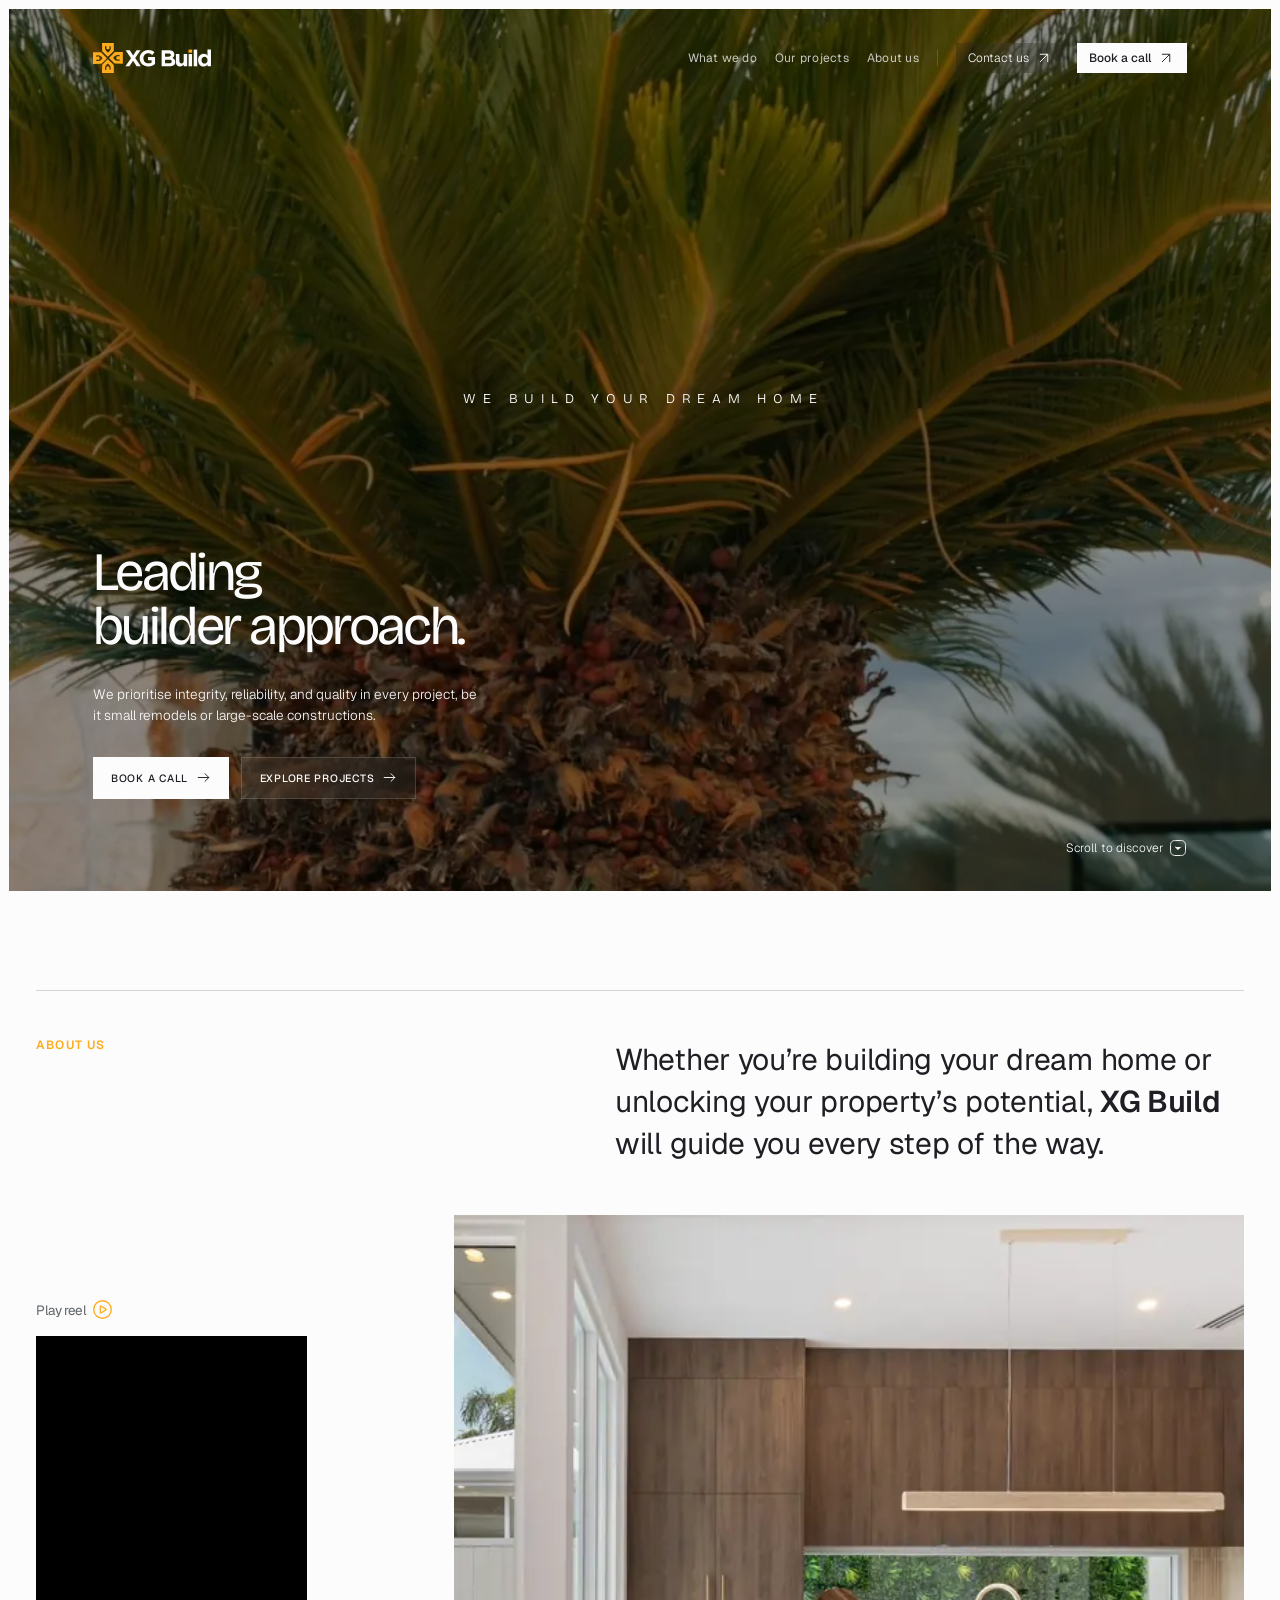
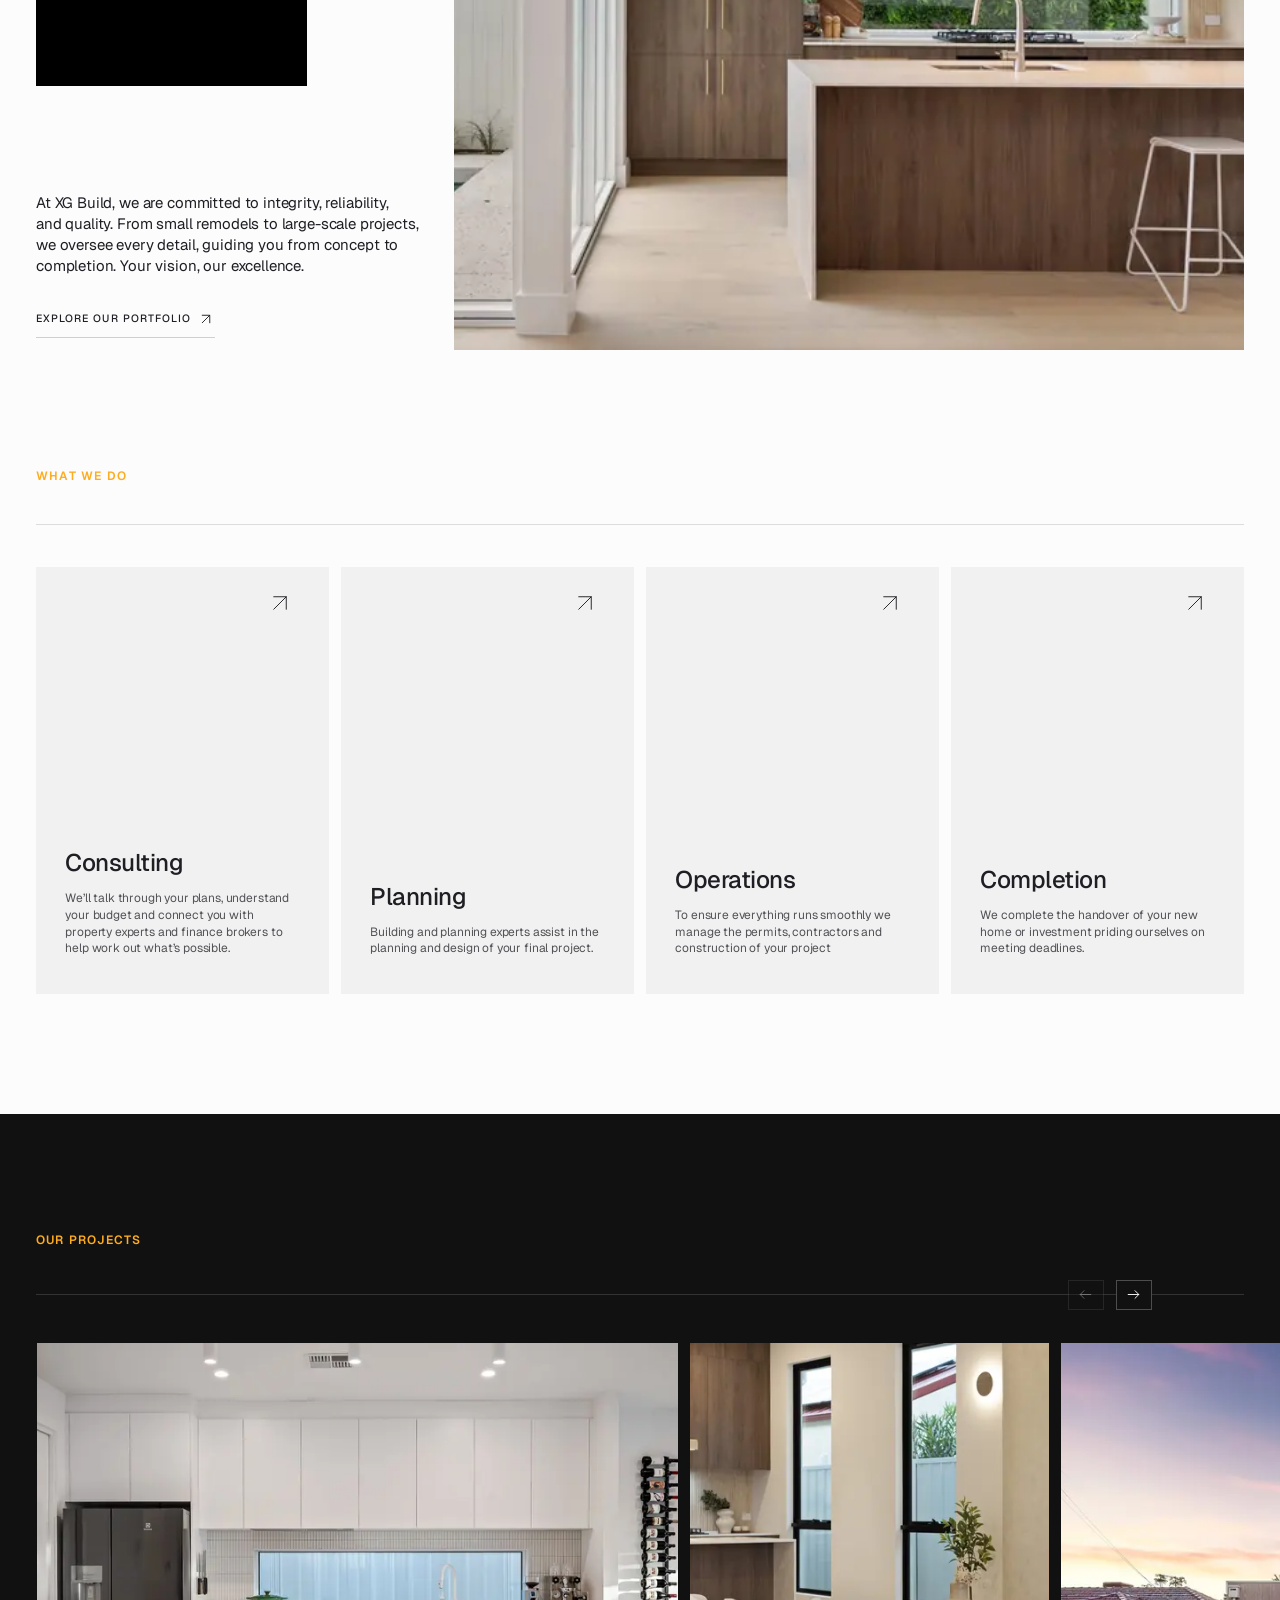
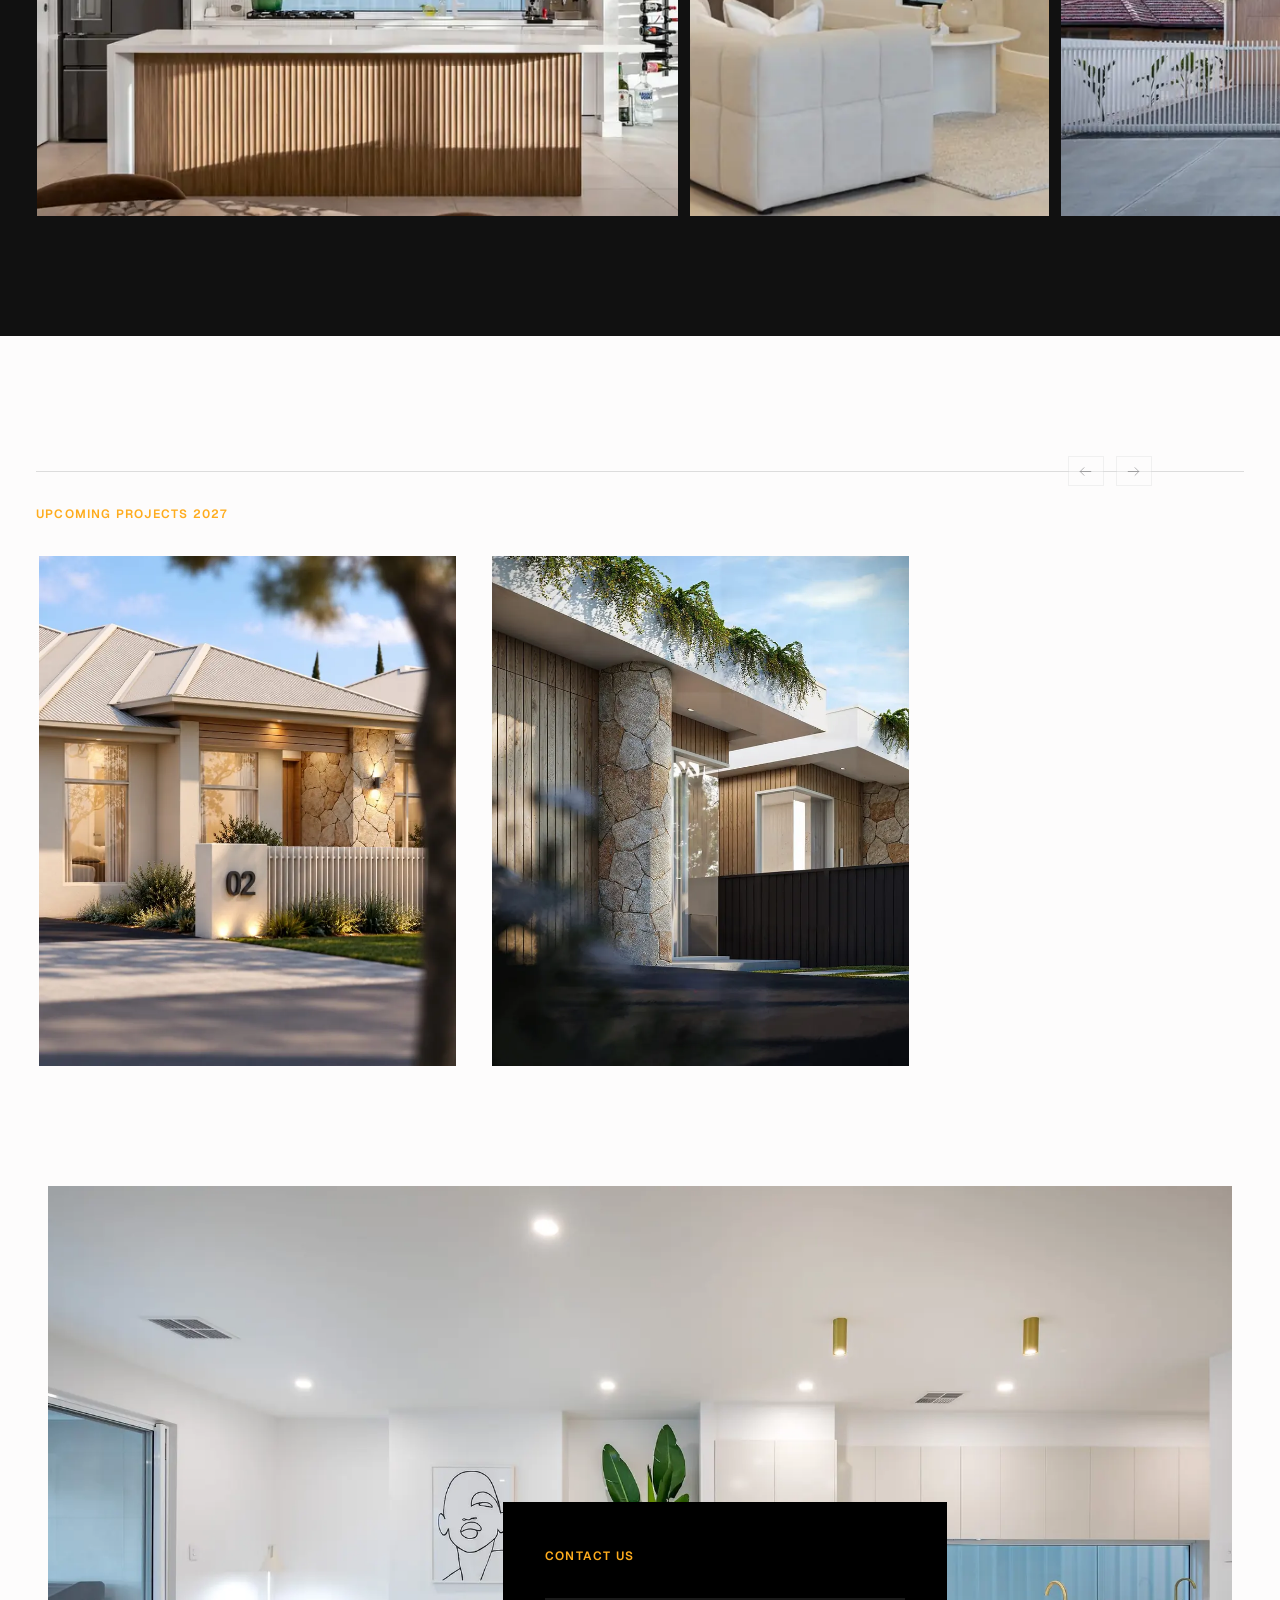
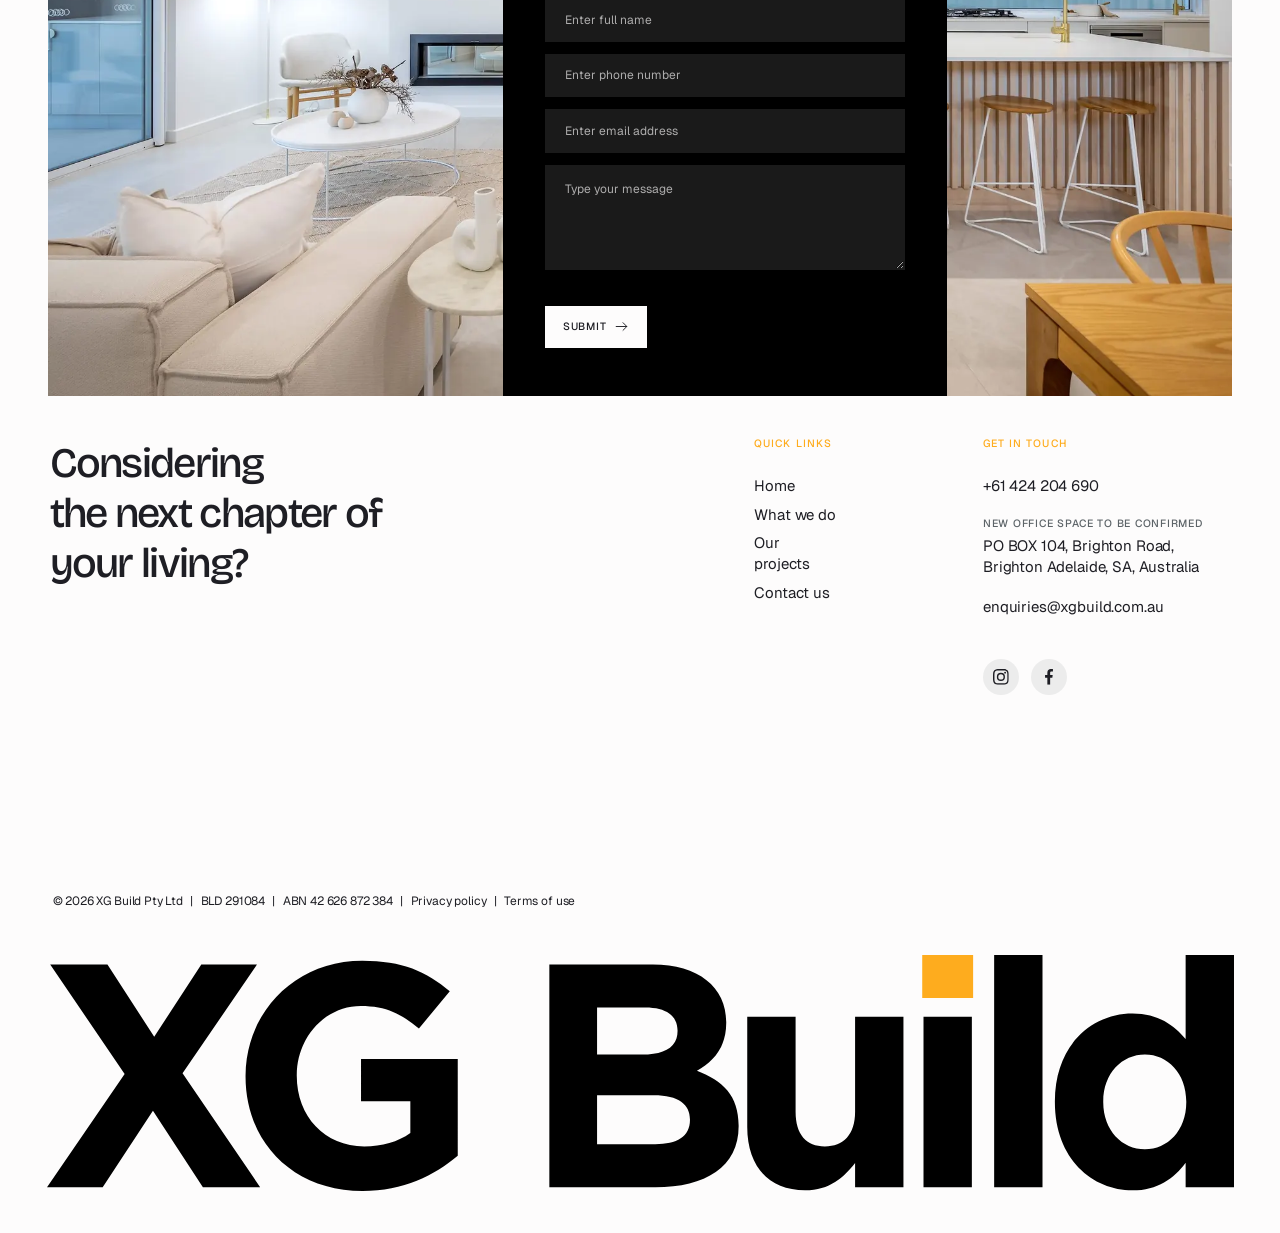
==== index.html @ 83ad6833 "Use full company name and year in footer copyright Co-Authored-By: Claude Opus 5.5 <noreply@anthropi" ====
<!DOCTYPE html>
<html lang="en">
<head>
  <meta charset="utf-8">
  <meta name="viewport" content="width=device-width, initial-scale=1">
  <title>XG Build — Adelaide Home Builder &amp; Property Development</title>
  <meta name="description" content="XG Build is an Adelaide builder for new homes, subdivisions and renovations. We guide you from planning and finance to construction and handover. Call +61 424 204 690.">
  <meta name="theme-color" content="#fdfcfc">
  <link rel="canonical" href="https://xgbuild.com.au/">
  <meta name="geo.region" content="AU-SA">
  <meta name="geo.placename" content="Adelaide">

  <!-- Social sharing -->
  <meta property="og:type" content="website">
  <meta property="og:site_name" content="XG Build">
  <meta property="og:locale" content="en_AU">
  <meta property="og:url" content="https://xgbuild.com.au/">
  <meta property="og:title" content="XG Build — Adelaide Home Builder &amp; Property Development">
  <meta property="og:description" content="Whether you’re building your dream home or unlocking your property’s potential, XG Build will guide you every step of the way.">
  <meta property="og:image" content="https://xgbuild.com.au/assets/img/og-image.jpg?v=2">
  <meta property="og:image:width" content="1200">
  <meta property="og:image:height" content="630">
  <meta property="og:image:alt" content="Timber kitchen opening onto a pool courtyard, built by XG Build">
  <meta name="twitter:card" content="summary_large_image">
  <meta name="twitter:title" content="XG Build — Adelaide Home Builder &amp; Property Development">
  <meta name="twitter:description" content="Whether you’re building your dream home or unlocking your property’s potential, XG Build will guide you every step of the way.">
  <meta name="twitter:image" content="https://xgbuild.com.au/assets/img/og-image.jpg?v=2">

  <!-- Local business details for search engines -->
  <script type="application/ld+json">
  {
    "@context": "https://schema.org",
    "@type": "GeneralContractor",
    "@id": "https://xgbuild.com.au/#business",
    "name": "XG Build",
    "url": "https://xgbuild.com.au/",
    "logo": "https://xgbuild.com.au/assets/img/logo-dark.svg",
    "image": "https://xgbuild.com.au/assets/img/og-image.jpg?v=2",
    "description": "Adelaide builder for new homes, land subdivisions and renovations, guiding clients from planning and finance through construction and handover.",
    "telephone": "+61424204690",
    "email": "enquiries@xgbuild.com.au",
    "address": {
      "@type": "PostalAddress",
      "postOfficeBoxNumber": "104",
      "addressLocality": "Brighton",
      "addressRegion": "SA",
      "postalCode": "5048",
      "addressCountry": "AU"
    },
    "areaServed": [
      { "@type": "City", "name": "Adelaide" },
      { "@type": "State", "name": "South Australia" }
    ],
    "knowsAbout": ["New home construction", "Land subdivision", "Renovations", "Property development"],
    "sameAs": [
      "https://www.instagram.com/xg_build/",
      "https://www.facebook.com/p/XG-Build-PTY-LTD-100056436077587/"
    ]
  }
  </script>
  <link rel="icon" type="image/svg+xml" href="assets/img/mark.svg">
  <link rel="icon" href="favicon.ico" sizes="32x32">
  <link rel="apple-touch-icon" href="apple-touch-icon.png">
  <link rel="preconnect" href="https://fonts.googleapis.com">
  <link rel="preconnect" href="https://fonts.gstatic.com" crossorigin>
  <link href="https://fonts.googleapis.com/css2?family=Bricolage+Grotesque:opsz,wght@12..96,300..700&family=Geist:wght@300..600&display=swap" rel="stylesheet">
  <link rel="preload" as="image" href="assets/img/hero-poster.webp" type="image/webp" fetchpriority="high">
  <link rel="stylesheet" href="css/styles.css">
</head>
<body>

  <!-- Icon sprite -->
  <svg class="sprite" aria-hidden="true" xmlns="http://www.w3.org/2000/svg">
    <symbol id="i-arrow-up-right" viewBox="0 0 24 24" fill="none" stroke="currentColor" stroke-linecap="round" stroke-linejoin="round"><path d="M7 17 17 7M7 7h10v10"/></symbol>
    <symbol id="i-arrow-right" viewBox="0 0 24 24" fill="none" stroke="currentColor" stroke-linecap="round" stroke-linejoin="round"><path d="M14.43 5.93 20.5 12l-6.07 6.07M3.5 12h16.83"/></symbol>
    <symbol id="i-arrow-left" viewBox="0 0 24 24" fill="none" stroke="currentColor" stroke-linecap="round" stroke-linejoin="round"><path d="M9.57 5.93 3.5 12l6.07 6.07M20.5 12H3.67"/></symbol>
    <symbol id="i-arrow-square-down" viewBox="0 0 24 24" fill="none" stroke="currentColor" stroke-linecap="round" stroke-linejoin="round"><path d="M9 22h6c5 0 7-2 7-7V9c0-5-2-7-7-7H9C4 2 2 4 2 9v6c0 5 2 7 7 7Z"/><path d="M8.47 10.64 12 14.16l3.53-3.52" fill="currentColor"/></symbol>
    <symbol id="i-play-circle" viewBox="0 0 24 24" fill="none" stroke="currentColor" stroke-linecap="round" stroke-linejoin="round"><circle cx="12" cy="12" r="10"/><path d="M9.5 8.97c0-.48 0-.72.1-.85a.5.5 0 0 1 .36-.2c.17-.01.37.12.77.38l4.72 3.03c.35.22.52.34.58.48a.5.5 0 0 1 0 .38c-.06.14-.23.26-.58.48l-4.72 3.03c-.4.26-.6.39-.77.38a.5.5 0 0 1-.36-.2c-.1-.13-.1-.37-.1-.85V8.970Z"/></symbol>
    <symbol id="i-menu" viewBox="0 0 24 24" fill="none" stroke="currentColor" stroke-linecap="round" stroke-linejoin="round"><path d="M3 12h12M3 6h18M3 18h18"/></symbol>
    <symbol id="i-close" viewBox="0 0 24 24" fill="none" stroke="currentColor" stroke-linecap="round" stroke-linejoin="round"><path d="M18 6 6 18M6 6l12 12"/></symbol>
    <symbol id="i-instagram" viewBox="0 0 21 21" fill="currentColor"><path d="M20.98 6.17c-.05-1.11-.23-1.88-.49-2.54a5.160 5.160 0 0 0-1.210-1.870A5.150 5.150 0 0 0 17.420.55c-.67-.25-1.430-.44-2.550-.48C13.750.01 13.390 0 10.540 0S7.330.01 6.210.06C5.090.11 4.330.29 3.660.55A5.110 5.110 0 0 0 1.800 1.760 5.170 5.170 0 0 0 .59 3.620C.33 4.290.15 5.050.10 6.170.05 7.290.04 7.650.04 10.500s.01 3.210.06 4.330c.05 1.120.23 1.880.48 2.550.27.700.69 1.330 1.220 1.860a5.150 5.150 0 0 0 1.860 1.210c.67.260 1.430.440 2.550.490 1.120.050 1.470.060 4.320.060s3.210-.01 4.330-.06c1.120-.05 1.880-.23 2.550-.49a5.370 5.370 0 0 0 3.070-3.070c.26-.67.44-1.430.49-2.550.05-1.120.06-1.480.06-4.330s0-3.210-.05-4.330Zm-1.890 8.580c-.05 1.020-.22 1.580-.36 1.950a3.490 3.490 0 0 1-2 1.990c-.37.140-.93.320-1.950.360-1.100.050-1.440.060-4.240.060s-3.140-.01-4.240-.06c-1.030-.04-1.580-.22-1.950-.36a3.240 3.240 0 0 1-1.210-.78 3.270 3.270 0 0 1-.78-1.210c-.14-.37-.31-.93-.36-1.950-.05-1.110-.06-1.440-.06-4.240s.01-3.140.06-4.240c.05-1.030.22-1.580.36-1.950.17-.46.44-.87.79-1.210.34-.35.75-.61 1.200-.78.37-.14.93-.32 1.950-.36 1.110-.05 1.440-.06 4.250-.06 2.800 0 3.130.01 4.240.06 1.020.04 1.580.22 1.950.36.45.17.870.430 1.200.780.350.340.620.750.790 1.210.140.370.310.930.360 1.950.050 1.110.060 1.440.060 4.240s-.01 3.130-.06 4.240Z"/><path d="M10.54 5.110a5.390 5.390 0 1 0 0 10.790 5.390 5.390 0 0 0 0-10.790Zm0 8.890a3.500 3.500 0 1 1 0-7 3.500 3.500 0 0 1 0 7Z"/><circle cx="16.15" cy="4.89" r="1.26"/></symbol>
    <symbol id="i-facebook" viewBox="0 0 21 21" fill="currentColor"><path d="M14 3.490h1.910V.15C15.580.10 14.450 0 13.120 0 10.360 0 8.460 1.740 8.460 4.930v2.950H5.410v3.730h3.050V21h3.740v-9.390h2.930l.47-3.730h-3.400V5.300c0-1.070.29-1.810 1.800-1.810Z"/></symbol>
  </svg>

  <!-- Header -->
  <header class="header" id="top">
    <a class="header__logo" href="#top" aria-label="XG Build — home">
      <img src="assets/img/logo-light.svg" alt="XG Build" width="157" height="40">
    </a>

    <nav class="nav" aria-label="Primary">
      <ul class="nav__links">
        <li><a href="#what-we-do">What we do</a></li>
        <li><a href="#projects">Our projects</a></li>
        <li><a href="#about">About us</a></li>
      </ul>
      <span class="nav__divider" aria-hidden="true"></span>
      <a class="nav__btn nav__btn--ghost" href="#contact">Contact us <svg><use href="#i-arrow-up-right"/></svg></a>
      <a class="nav__btn nav__btn--solid" href="tel:+61424204690">Book a call <svg><use href="#i-arrow-up-right"/></svg></a>
    </nav>

    <button class="header__toggle" type="button" aria-label="Open menu" aria-expanded="false" aria-controls="mobile-menu">
      <svg><use href="#i-menu"/></svg>
    </button>
  </header>

  <!-- Mobile menu -->
  <div class="menu" id="mobile-menu" hidden>
    <div class="menu__panel">
      <div class="menu__bar">
        <a class="header__logo" href="#top" aria-label="XG Build — home">
          <img src="assets/img/logo-light.svg" alt="XG Build" width="125" height="32">
        </a>
        <button class="menu__close" type="button" aria-label="Close menu"><svg><use href="#i-close"/></svg></button>
      </div>
      <nav class="menu__nav" aria-label="Main menu">
        <p class="eyebrow">Main menu</p>
        <ul>
          <li><a href="#what-we-do">What we do</a></li>
          <li><a href="#projects">Our projects</a></li>
          <li><a href="#about">About us</a></li>
        </ul>
      </nav>
      <div class="menu__actions">
        <a class="btn btn--primary" href="tel:+61424204690">Book a call <svg><use href="#i-arrow-right"/></svg></a>
        <a class="btn btn--secondary" href="#contact">Contact us <svg><use href="#i-arrow-right"/></svg></a>
      </div>
    </div>
  </div>

  <main>
    <!-- Hero -->
    <section class="hero">
      <div class="hero__media">
        <video autoplay muted loop playsinline preload="metadata" poster="assets/img/hero-poster.webp">
          <source src="assets/video/hero.mp4" type="video/mp4">
        </video>
      </div>

      <p class="hero__tagline">We build your dream home</p>

      <div class="hero__content">
        <h1 class="hero__title">Leading <br class="d-only">builder approach.</h1>
        <p class="hero__text">We prioritise integrity, reliability, and quality in every project, be it small remodels or large-scale constructions.</p>
        <div class="hero__actions">
          <a class="btn btn--primary" href="tel:+61424204690">Book a call <svg><use href="#i-arrow-right"/></svg></a>
          <a class="btn btn--secondary" href="#projects">Explore projects <svg><use href="#i-arrow-right"/></svg></a>
        </div>
      </div>

      <a class="hero__scroll" href="#about">Scroll to discover <svg><use href="#i-arrow-square-down"/></svg></a>
    </section>

    <!-- About -->
    <section class="about container" id="about">
      <div class="about__head">
        <p class="eyebrow">About us</p>
        <h2 class="about__title">Whether you’re building your dream home or unlocking your property’s potential, <strong>XG Build</strong> will guide you every step of the way.</h2>
      </div>

      <div class="about__body">
        <div class="about__photo">
          <img src="assets/img/about.webp" srcset="assets/img/about-800.webp 800w, assets/img/about.webp 1600w" sizes="(max-width: 899px) 100vw, 55vw" alt="Timber kitchen opening onto a pool courtyard" loading="lazy" decoding="async" width="1600" height="1068">
        </div>

        <div class="about__reel">
          <button class="reel__label" type="button" data-reel-open>Play reel <svg><use href="#i-play-circle"/></svg></button>
          <button class="reel__thumb" type="button" data-reel-open aria-label="Play the XG Build reel">
            <img src="assets/img/reel-poster.webp" srcset="assets/img/reel-poster-800.webp 800w, assets/img/reel-poster.webp 900w" sizes="(max-width: 899px) 100vw, 19vw" alt="" loading="lazy" decoding="async" width="900" height="1600">
            <span class="reel__play" aria-hidden="true">Play reel <svg><use href="#i-play-circle"/></svg></span>
          </button>
        </div>

        <div class="about__copy">
          <p>At XG Build, we are committed to integrity, reliability, <br class="d-only">and quality. From small remodels to large-scale projects, we oversee every detail, guiding you from concept to completion. Your vision, our excellence.</p>
          <a class="link" href="#projects">Explore our portfolio <svg><use href="#i-arrow-up-right"/></svg></a>
        </div>
      </div>
    </section>

    <!-- What we do -->
    <section class="services" id="what-we-do">
      <div class="services__head container">
        <h2 class="eyebrow">What we do</h2>
      </div>

      <div class="services__grid">
        <a class="card" href="#projects">
          <img class="card__img" src="assets/img/service-consulting.webp" srcset="assets/img/service-consulting-800.webp 800w, assets/img/service-consulting.webp 1400w" sizes="(max-width: 899px) 70vw, 25vw" alt="" loading="lazy" decoding="async" width="1400" height="939">
          <div class="card__top"><span class="card__more">Explore more</span><svg><use href="#i-arrow-up-right"/></svg></div>
          <div class="card__body">
            <h3>Consulting</h3>
            <p>We’ll talk through your plans, understand your budget and connect you with property experts and finance brokers to help work out what’s possible.</p>
          </div>
        </a>
        <a class="card" href="#projects">
          <img class="card__img" src="assets/img/service-planning.webp" srcset="assets/img/service-planning-800.webp 800w, assets/img/service-planning.webp 1400w" sizes="(max-width: 899px) 70vw, 25vw" alt="" loading="lazy" decoding="async" width="1400" height="1167">
          <div class="card__top"><span class="card__more">Explore more</span><svg><use href="#i-arrow-up-right"/></svg></div>
          <div class="card__body">
            <h3>Planning</h3>
            <p>Building and planning experts assist in the planning and design of your final project.</p>
          </div>
        </a>
        <a class="card" href="#projects">
          <img class="card__img" src="assets/img/service-operations.webp" srcset="assets/img/service-operations-800.webp 800w, assets/img/service-operations.webp 1400w" sizes="(max-width: 899px) 70vw, 25vw" alt="" loading="lazy" decoding="async" width="1400" height="934">
          <div class="card__top"><span class="card__more">Explore more</span><svg><use href="#i-arrow-up-right"/></svg></div>
          <div class="card__body">
            <h3>Operations</h3>
            <p>To ensure everything runs smoothly we manage the permits, contractors and construction of your project</p>
          </div>
        </a>
        <a class="card" href="#projects">
          <img class="card__img" src="assets/img/service-completion.webp" srcset="assets/img/service-completion-800.webp 800w, assets/img/service-completion.webp 1400w" sizes="(max-width: 899px) 70vw, 25vw" alt="" loading="lazy" decoding="async" width="1400" height="934">
          <div class="card__top"><span class="card__more">Explore more</span><svg><use href="#i-arrow-up-right"/></svg></div>
          <div class="card__body">
            <h3>Completion</h3>
            <p>We complete the handover of your new home or investment priding ourselves on meeting deadlines.</p>
          </div>
        </a>
      </div>
    </section>

    <!-- Our projects -->
    <section class="projects" id="projects">
      <div class="projects__head container">
        <h2 class="eyebrow">Our projects</h2>
      </div>

      <div class="rule rule--dark container">
        <div class="rule__nav">
          <button type="button" aria-label="Previous project" data-carousel-prev="projects-track"><svg><use href="#i-arrow-left"/></svg></button>
          <button type="button" aria-label="Next project" data-carousel-next="projects-track"><svg><use href="#i-arrow-right"/></svg></button>
        </div>
      </div>

      <div class="track track--projects" id="projects-track" data-carousel tabindex="0" aria-label="Completed projects">
        <figure class="slide slide--wide">
          <img src="assets/img/project-hobart.webp" srcset="assets/img/project-hobart-800.webp 800w, assets/img/project-hobart.webp 1600w" sizes="(max-width: 899px) 90vw, 45vw" alt="Kitchen with timber-batten island" loading="lazy" decoding="async" width="1600" height="1067" draggable="false">
        </figure>
        <figure class="slide slide--narrow">
          <img src="assets/img/project-omar.webp" srcset="assets/img/project-omar-800.webp 800w, assets/img/project-omar.webp 1200w" sizes="(max-width: 899px) 70vw, 25vw" alt="Open living room" loading="lazy" decoding="async" width="1200" height="800" draggable="false" style="object-position: 26% 50%">
        </figure>
        <figure class="slide slide--wide">
          <img src="assets/img/project-huntington.webp" srcset="assets/img/project-huntington-800.webp 800w, assets/img/project-huntington.webp 1600w" sizes="(max-width: 899px) 90vw, 45vw" alt="Two-storey home at dusk" loading="lazy" decoding="async" width="1600" height="1066" draggable="false">
        </figure>
      </div>
    </section>

    <!-- Upcoming projects -->
    <section class="upcoming" id="upcoming">
      <div class="rule container">
        <div class="rule__nav">
          <button type="button" aria-label="Previous upcoming project" data-carousel-prev="upcoming-track"><svg><use href="#i-arrow-left"/></svg></button>
          <button type="button" aria-label="Next upcoming project" data-carousel-next="upcoming-track"><svg><use href="#i-arrow-right"/></svg></button>
        </div>
      </div>
      <p class="eyebrow container">Upcoming projects 2027</p>

      <div class="track track--upcoming" id="upcoming-track" data-carousel tabindex="0" aria-label="Upcoming projects">
        <figure class="tile">
          <div class="tile__img"><img src="assets/img/upcoming-1.webp" srcset="assets/img/upcoming-1-800.webp 800w, assets/img/upcoming-1.webp 1121w" sizes="(max-width: 899px) 80vw, 29vw" alt="Render of a single-storey home with stone feature wall" loading="lazy" decoding="async" width="1121" height="1403" draggable="false"></div>
        </figure>
        <figure class="tile">
          <div class="tile__img"><img src="assets/img/upcoming-2.webp" srcset="assets/img/upcoming-2-800.webp 800w, assets/img/upcoming-2.webp 1200w" sizes="(max-width: 899px) 80vw, 29vw" alt="Render of a stone and timber entry" loading="lazy" decoding="async" width="1200" height="1500" draggable="false"></div>
        </figure>
      </div>
    </section>

    <!-- Contact -->
    <section class="contact" id="contact">
      <img class="contact__bg" src="assets/img/contact.webp" srcset="assets/img/contact-800.webp 800w, assets/img/contact.webp 1920w" sizes="100vw" alt="Open-plan living room and kitchen" loading="lazy" decoding="async" width="1920" height="1280">
      <form class="contact__form" id="contact-form" action="contact.php" method="post">
        <h2 class="eyebrow">Contact us</h2>
        <div class="contact__fields">
          <label><span class="sr-only">Full name</span><input type="text" name="name" placeholder="Enter full name" autocomplete="name" required></label>
          <label><span class="sr-only">Phone number</span><input type="tel" name="phone" placeholder="Enter phone number" autocomplete="tel"></label>
          <label><span class="sr-only">Email address</span><input type="email" name="email" placeholder="Enter email address" autocomplete="email" required></label>
          <label><span class="sr-only">Message</span><textarea name="message" placeholder="Type your message" rows="4" required></textarea></label>
          <label class="contact__trap" aria-hidden="true">Leave blank<input type="text" name="website" tabindex="-1" autocomplete="off"></label>
        </div>
        <button class="btn btn--primary" type="submit">Submit <svg><use href="#i-arrow-right"/></svg></button>
        <p class="contact__status" role="status" aria-live="polite"></p>
      </form>
    </section>
  </main>

  <!-- Footer -->
  <footer class="footer">
    <div class="footer__top">
      <div class="footer__cta">
        <h2>Considering <br class="d-only">the next chapter of your living?</h2>
      </div>

      <nav class="footer__col footer__links" aria-label="Quick links">
        <h3 class="eyebrow eyebrow--sm">Quick links</h3>
        <ul>
          <li><a href="#top">Home</a></li>
          <li><a href="#what-we-do">What we do</a></li>
          <li><a href="#projects">Our projects</a></li>
          <li><a href="#contact">Contact us</a></li>
        </ul>
      </nav>

      <div class="footer__col footer__touch">
        <h3 class="eyebrow eyebrow--sm">Get in touch</h3>
        <ul>
          <li><a href="tel:+61424204690">+61 424 204 690</a></li>
          <li><span class="footer__note">New office space to be confirmed</span>PO BOX 104, Brighton Road, Brighton Adelaide, SA, Australia</li>
          <li><a href="mailto:enquiries@xgbuild.com.au">enquiries@xgbuild.com.au</a></li>
        </ul>
      </div>

      <div class="footer__social">
        <a href="https://www.instagram.com/xg_build/" target="_blank" rel="noopener" aria-label="XG Build on Instagram"><svg><use href="#i-instagram"/></svg></a>
        <a href="https://www.facebook.com/p/XG-Build-PTY-LTD-100056436077587/" target="_blank" rel="noopener" aria-label="XG Build on Facebook"><svg><use href="#i-facebook"/></svg></a>
      </div>
    </div>

    <p class="footer__legal">© 2026 XG Build Pty Ltd <span>|</span> BLD 291084 <span>|</span> ABN 42 626 872 384 <span>|</span> <a href="/privacy">Privacy policy</a> <span>|</span> <a href="/terms">Terms of use</a></p>
    <img class="footer__wordmark" src="assets/img/wordmark.svg" alt="XG Build" width="1795" height="357">
  </footer>

  <!-- Reel lightbox -->
  <dialog class="reel-dialog" id="reel-dialog" aria-label="XG Build reel">
    <button class="reel-dialog__close" type="button" aria-label="Close reel"><svg><use href="#i-close"/></svg></button>
    <video controls playsinline preload="none" poster="assets/img/reel-poster.webp">
      <source src="assets/video/reel.mp4" type="video/mp4">
    </video>
  </dialog>

  <script src="js/main.js" defer></script>
</body>
</html>
---- css/styles.css ----
/* ==========================================================================
   XG Build — homepage
   All sizes are in rem. 1rem = 16px at the design widths (1920 desktop,
   402 mobile) and the root font-size scales with the viewport in between,
   so the layout keeps the proportions of the Figma frames.
   ========================================================================== */

:root {
  --paper: #fdfcfc;
  --ink: #1e1e24;
  --gold: #feac1e;
  --charcoal: #111111;
  --grey: #5d6468;
  --rule: rgba(37, 34, 35, 0.15);

  --font-display: "Bricolage Grotesque", "Helvetica Neue", Arial, sans-serif;
  --font-body: "Geist", "Helvetica Neue", Arial, sans-serif;

  --gutter: 3rem;
  --ease: cubic-bezier(0.22, 0.61, 0.36, 1);
}

*,
*::before,
*::after { box-sizing: border-box; }

html {
  font-size: clamp(12px, 0.83333vw, 20px);
  scroll-behavior: smooth;
  -webkit-text-size-adjust: 100%;
}

body {
  margin: 0;
  background: var(--paper);
  color: var(--ink);
  font-family: var(--font-body);
  font-size: 1.25rem;
  line-height: 1.4;
  letter-spacing: -0.01em;
  -webkit-font-smoothing: antialiased;
  -moz-osx-font-smoothing: grayscale;
  overflow-x: hidden;
}

body.is-locked { overflow: hidden; }

h1, h2, h3, p, ul, figure { margin: 0; }
ul { padding: 0; list-style: none; }
a { color: inherit; text-decoration: none; }
img, video { display: block; max-width: 100%; }
button { font: inherit; color: inherit; background: none; border: 0; padding: 0; cursor: pointer; }
svg { display: block; width: 1.5rem; height: 1.5rem; flex: none; stroke-width: 1.25; }

:focus-visible { outline: 2px solid var(--gold); outline-offset: 3px; }

.sprite { position: absolute; width: 0; height: 0; overflow: hidden; }
.sr-only { position: absolute; width: 1px; height: 1px; margin: -1px; overflow: hidden; clip-path: inset(50%); white-space: nowrap; }

.container { padding-inline: var(--gutter); }

/* ---------- Shared type ---------- */

.eyebrow {
  font-family: var(--font-body);
  font-size: 1rem;
  font-weight: 600;
  line-height: 1;
  letter-spacing: 0.1em;
  text-transform: uppercase;
  color: var(--gold);
}

.eyebrow--sm { font-size: 0.875rem; font-weight: 500; }

.h2 {
  font-family: var(--font-display);
  font-size: 3rem;
  font-weight: 400;
  line-height: 1.2;
  letter-spacing: -0.01em;
}

/* ---------- Buttons & links ---------- */

.btn {
  display: inline-flex;
  align-items: center;
  justify-content: center;
  gap: 0.625rem;
  height: 3.5rem;
  padding: 0 1.5rem;
  font-size: 0.875rem;
  font-weight: 500;
  line-height: 1;
  letter-spacing: 0.07em;
  text-transform: uppercase;
  white-space: nowrap;
  transition: background-color 0.25s var(--ease), color 0.25s var(--ease), border-color 0.25s var(--ease);
}

.btn svg { width: 1.25rem; height: 1.25rem; stroke-width: 1.5; transition: transform 0.25s var(--ease); }
.btn:hover svg { transform: translateX(0.25rem); }

.btn--primary { background: var(--paper); color: var(--ink); }
.btn--primary:hover { background: var(--gold); }

.btn--secondary {
  background: rgba(255, 255, 255, 0.05);
  border: 1px solid rgba(255, 255, 255, 0.15);
  color: var(--paper);
  -webkit-backdrop-filter: blur(15px);
  backdrop-filter: blur(15px);
}
.btn--secondary:hover { background: rgba(255, 255, 255, 0.16); }

.link {
  display: inline-flex;
  align-items: center;
  gap: 0.5rem;
  padding-bottom: 0.75rem;
  border-bottom: 1px solid rgba(254, 172, 30, 0.6);
  font-size: 0.875rem;
  font-weight: 500;
  line-height: 1;
  letter-spacing: 0.1em;
  text-transform: uppercase;
  transition: border-color 0.25s var(--ease);
}
.link svg { transition: transform 0.25s var(--ease); }
.link:hover { border-color: var(--gold); }
.link:hover svg { transform: translate(0.15rem, -0.15rem); }
.link--light { color: var(--paper); }

/* ---------- Header ---------- */

.header {
  position: absolute;
  top: 3.5625rem;
  left: 7.75rem;
  right: 7.75rem;
  z-index: 20;
  display: flex;
  align-items: center;
  justify-content: space-between;
  color: var(--paper);
}

.header__logo img { width: 9.8125rem; height: auto; }
.header__toggle { display: none; }

.nav { display: flex; align-items: center; gap: 1.5rem; font-size: 1rem; line-height: 1; }
.nav__links { display: flex; gap: 1.5rem; letter-spacing: 0.02em; }
.nav__links a { opacity: 0.75; transition: opacity 0.2s; }
.nav__links a:hover { opacity: 1; }
.nav__divider { width: 1px; height: 1.375rem; background: rgba(253, 252, 252, 0.15); }

.nav__btn {
  display: inline-flex;
  align-items: center;
  gap: 0.5rem;
  height: 2.5rem;
  padding: 0 1rem;
  transition: background-color 0.25s var(--ease);
}
.nav__btn svg { transition: transform 0.25s var(--ease); }
.nav__btn:hover svg { transform: translate(0.125rem, -0.125rem); }
.nav__btn--ghost {
  font-weight: 300;
  letter-spacing: 0.01em;
  background: rgba(30, 30, 36, 0.15);
  -webkit-backdrop-filter: blur(25px);
  backdrop-filter: blur(25px);
}
.nav__btn--ghost:hover { background: rgba(30, 30, 36, 0.4); }
.nav__btn--solid {
  margin-left: -0.5rem;
  font-weight: 500;
  letter-spacing: 0;
  background: var(--paper);
  color: var(--ink);
  box-shadow: 0 0.25rem 1.5rem rgba(0, 0, 0, 0.08);
}
.nav__btn--solid:hover { background: var(--gold); }

/* ---------- Mobile menu ---------- */

.menu { position: fixed; inset: 0; z-index: 50; padding: 0.75rem; background: var(--paper); }
.menu[hidden] { display: none; }
.menu__panel { position: relative; height: 100%; background: #000; color: var(--paper); overflow-y: auto; }
.menu__bar { display: flex; align-items: center; justify-content: space-between; padding: 1.25rem 1.0625rem 0; }
.menu__bar .header__logo img { width: 7.8125rem; }
.menu__close svg { width: 1.75rem; height: 1.75rem; stroke-width: 1.75; }
.menu__nav { padding: 3.3125rem 2.25rem 2rem; }
.menu__nav .eyebrow { font-size: 0.75rem; }
.menu__nav ul { margin-top: 2.5625rem; display: grid; gap: 1.875rem; }
.menu__nav a { font-family: var(--font-display); font-size: 2rem; line-height: 1.2; letter-spacing: -0.01em; }
.menu__actions { position: absolute; left: 0; right: 0; bottom: 3.125rem; display: grid; justify-content: center; gap: 0.75rem; }
.menu__actions .btn { width: 14.0625rem; height: 2.5rem; font-size: 0.75rem; }

/* ---------- Hero ---------- */

.hero {
  position: relative;
  height: 100vh;
  height: 100svh;
  min-height: 42rem;
  color: var(--paper);
}

.hero__media { position: absolute; inset: 0.75rem; background: #000; overflow: hidden; }
.hero__media video { width: 100%; height: 100%; object-fit: cover; opacity: 0.65; }

.hero__tagline {
  position: absolute;
  top: 43.5%;
  left: 0;
  right: 0;
  padding-left: 0.5em;
  text-align: center;
  font-family: var(--font-display);
  font-size: 1.125rem;
  font-weight: 300;
  line-height: 1;
  letter-spacing: 0.5em;
  text-transform: uppercase;
}

.hero__content { position: absolute; left: 7.75rem; bottom: 8.4375rem; width: 37.375rem; }

.hero__title {
  font-family: var(--font-display);
  font-size: 4.5rem;
  font-weight: 400;
  line-height: 1;
  letter-spacing: -0.05em;
}

.hero__text { margin-top: 2.5rem; width: 32.25rem; font-size: 1.125rem; font-weight: 300; line-height: 1.6; letter-spacing: 0; }
.hero__actions { display: flex; gap: 1rem; margin-top: 2.5rem; }

.hero__scroll {
  position: absolute;
  right: 7.75rem;
  bottom: 3.625rem;
  display: inline-flex;
  align-items: center;
  gap: 0.5rem;
  font-size: 1rem;
  font-weight: 300;
  line-height: 1;
  letter-spacing: 0.01em;
}
.hero__scroll svg { animation: nudge 1.8s var(--ease) infinite; }
@keyframes nudge { 50% { transform: translateY(0.25rem); } }

/* ---------- About ---------- */

.about { margin-top: 7.5rem; }

.about__head {
  display: grid;
  grid-template-columns: 48.25rem 1fr;
  padding-top: 4rem;
  border-top: 1px solid rgba(55, 53, 53, 0.2);
}

.about__title { max-width: 56.125rem; font-size: 2.5rem; font-weight: 400; line-height: 1.4; letter-spacing: -0.01em; }
.about__title strong { font-weight: 600; }

.about__body { position: relative; margin-top: 4.125rem; display: flex; justify-content: flex-end; }

.about__photo { width: 65.875rem; aspect-ratio: 1054 / 980; overflow: hidden; background: #ded6cb; }
.about__photo img { width: 100%; height: 100%; object-fit: cover; object-position: 97% 50%; }

.about__reel { position: absolute; top: 7rem; left: 0; width: 22.5625rem; }
.reel__label { display: inline-flex; align-items: center; gap: 0.5rem; height: 1.75rem; font-size: 1.125rem; letter-spacing: -0.03em; color: var(--grey); }
.reel__label svg { width: 1.75rem; height: 1.75rem; color: var(--gold); stroke-width: 1.5; }
.reel__thumb { position: relative; display: block; width: 100%; margin-top: 1.3125rem; aspect-ratio: 361 / 466; overflow: hidden; background: #000; }
.reel__thumb img { width: 100%; height: 100%; object-fit: cover; transition: transform 0.8s var(--ease); }
.reel__thumb:hover img { transform: scale(1.04); }
.reel__play { display: none; }

.about__copy { position: absolute; left: 0; bottom: 1rem; width: 32.625rem; }
.about__copy p { margin-bottom: 2.5rem; }

/* ---------- What we do ---------- */

.services { margin-top: 10rem; }

.services__head { padding-bottom: 3.5rem; }

.services__grid {
  display: grid;
  grid-template-columns: repeat(4, 1fr);
  gap: 1rem;
  margin-inline: var(--gutter);
  padding-top: 3.5rem;
  border-top: 1px solid var(--rule);
}

.card {
  position: relative;
  display: flex;
  flex-direction: column;
  justify-content: space-between;
  height: 35.625rem;
  padding: 1.8125rem 2.875rem 3.0625rem 2.4375rem;
  background: rgba(93, 100, 104, 0.07);
  overflow: hidden;
  isolation: isolate;
  transition: color 0.4s var(--ease);
}

.card__img {
  position: absolute;
  inset: 0;
  z-index: -2;
  width: 100%;
  height: 100%;
  object-fit: cover;
  opacity: 0;
  transform: scale(1.06);
  transition: opacity 0.5s var(--ease), transform 1.2s var(--ease);
}
.card::after {
  content: "";
  position: absolute;
  inset: 0;
  z-index: -1;
  background: linear-gradient(rgba(30, 30, 36, 0.3), rgba(30, 30, 36, 0.2) 40%, rgba(30, 30, 36, 0.6));
  opacity: 0;
  transition: opacity 0.5s var(--ease);
}

.card__top { display: flex; align-items: center; justify-content: flex-end; gap: 0.875rem; }
.card__top svg { width: 2.5rem; height: 2.5rem; stroke-width: 0.75; }
.card__more { font-size: 0.875rem; line-height: 1; letter-spacing: 0.1em; text-transform: uppercase; opacity: 0; transform: translateX(0.5rem); transition: opacity 0.4s var(--ease), transform 0.4s var(--ease); }

.card h3 { font-size: 2rem; font-weight: 500; line-height: 1.2; letter-spacing: -0.02em; }
.card p { margin-top: 1rem; max-width: 22.5rem; font-size: 1rem; opacity: 0.75; }

@media (hover: hover) {
  .card:hover, .card:focus-visible { color: var(--paper); }
  .card:hover .card__img, .card:focus-visible .card__img { opacity: 1; transform: none; }
  .card:hover::after, .card:focus-visible::after { opacity: 1; }
  .card:hover .card__more, .card:focus-visible .card__more { opacity: 1; transform: none; }
}

/* ---------- Carousels ---------- */

.rule { position: relative; }
.rule::before { content: ""; display: block; border-top: 1px solid var(--rule); }
.rule--dark::before { border-color: rgba(255, 255, 255, 0.14); }

.rule__nav { position: absolute; top: 50%; right: calc(var(--gutter) + 7.6875rem); display: flex; gap: 1rem; transform: translateY(-50%); }
.rule__nav button {
  display: grid;
  place-items: center;
  width: 3rem;
  height: 2.5rem;
  background: var(--paper);
  border: 1px solid rgba(93, 100, 104, 0.22);
  transition: background-color 0.25s var(--ease), color 0.25s var(--ease), border-color 0.25s var(--ease), opacity 0.25s;
}
.rule__nav svg { width: 1.25rem; height: 1.25rem; stroke-width: 1.5; }
.rule__nav button:hover { background: var(--gold); border-color: var(--gold); color: var(--ink); }
.rule__nav button:disabled { opacity: 0.35; pointer-events: none; }
.rule--dark .rule__nav button { background: var(--charcoal); border-color: rgba(255, 255, 255, 0.25); color: var(--paper); }
.rule--dark .rule__nav button:hover { background: var(--gold); border-color: var(--gold); color: var(--ink); }

.track {
  display: flex;
  overflow-x: auto;
  overscroll-behavior-x: contain;
  scrollbar-width: none;
  -webkit-overflow-scrolling: touch;
  cursor: grab;
  user-select: none;
  -webkit-user-select: none;
}
.track::-webkit-scrollbar { display: none; }
.track.is-dragging { cursor: grabbing; scroll-behavior: auto; }
.track.is-dragging * { pointer-events: none; }

/* ---------- Our projects ---------- */

.projects { margin-top: 10rem; padding: 10rem 0; background: var(--charcoal); color: var(--paper); }

.projects__head { padding-bottom: 4rem; }

.track--projects { gap: 1rem; margin-top: 4rem; padding-inline: calc(var(--gutter) + 0.0625rem); }

.slide { position: relative; flex: none; height: 39.375rem; overflow: hidden; background: #2a2828; }
.slide--wide { width: 53.4375rem; }
.slide--narrow { width: 29.9375rem; }
.slide img { width: 100%; height: 100%; object-fit: cover; transition: transform 1.2s var(--ease); }
.slide:hover img { transform: scale(1.03); }

/* ---------- Upcoming projects ---------- */

.upcoming { padding-top: 11.25rem; }
.upcoming .eyebrow { margin-top: 3rem; }

.track--upcoming { gap: 3rem; margin-top: 3rem; padding-inline: calc(var(--gutter) + 0.25rem); }

.tile { flex: none; width: 34.75rem; }
.tile__img { aspect-ratio: 556 / 680; overflow: hidden; background: #373535; }
.tile__img img { width: 100%; height: 100%; object-fit: cover; transition: transform 1.2s var(--ease); }
.tile:hover .tile__img img { transform: scale(1.03); }

/* ---------- Contact ---------- */

.contact { position: relative; height: 67.5rem; margin: 10rem 4rem 0; background: #172027; }
.contact__bg { position: absolute; inset: 0; width: 100%; height: 100%; object-fit: cover; }

.contact__form {
  position: absolute;
  right: 23.75rem;
  bottom: 0;
  width: 37rem;
  padding: 4rem 3.5rem;
  background: #000;
  color: var(--paper);
}

.contact__fields { display: grid; gap: 1rem; margin: 3rem 0; }
.contact__fields label { display: block; }

.contact__fields input,
.contact__fields textarea {
  display: block;
  width: 100%;
  height: 3.625rem;
  padding: 0 1.5625rem;
  background: rgba(253, 252, 252, 0.1);
  border: 1px solid transparent;
  border-radius: 0;
  color: var(--paper);
  font: inherit;
  font-size: 1rem;
  letter-spacing: 0;
  outline: none;
  transition: border-color 0.2s, background-color 0.2s;
}
.contact__fields textarea { height: 8.75rem; padding-block: 1.25rem; resize: vertical; line-height: 1.4; }
.contact__fields ::placeholder { color: rgba(253, 252, 252, 0.65); opacity: 1; }
.contact__fields input:focus,
.contact__fields textarea:focus { border-color: var(--gold); background: rgba(253, 252, 252, 0.14); }

.contact__form .btn { cursor: pointer; }
.contact__form .btn:disabled { opacity: 0.6; cursor: wait; }
.contact__trap { position: absolute; left: -9999px; width: 1px; height: 1px; overflow: hidden; }
.contact__status { margin-top: 1.25rem; font-size: 1rem; color: var(--paper); }
.contact__status:empty { display: none; }
.contact__status.is-error { color: #ffb4a6; }

/* ---------- Footer ---------- */

.footer { padding: 3.5rem 3.875rem; }

.footer__top { position: relative; display: flex; align-items: flex-start; padding-left: 0.25rem; }

.footer__cta { width: 30rem; margin-right: auto; }
.footer__cta h2 { font-family: var(--font-display); font-size: 3.5rem; font-weight: 500; line-height: 1.2; letter-spacing: -0.04em; }

.footer__col ul { margin-top: 2.25rem; display: grid; }
.footer__col a { transition: color 0.2s; }
.footer__col a:hover { color: #b97a08; }
.footer__links { width: 6.9375rem; margin-right: 12.125rem; }
.footer__links ul { gap: 0.625rem; }
.footer__touch { width: 20.625rem; margin-right: 0.25rem; padding-bottom: 6.5rem; }
.footer__touch ul { gap: 1.625rem; }
.footer__note { display: block; margin-bottom: 0.375rem; font-size: 0.875rem; font-weight: 500; letter-spacing: 0.07em; text-transform: uppercase; color: var(--grey); }

.footer__social { position: absolute; right: 13.875rem; bottom: 0; display: flex; gap: 1rem; }
.footer__social a { display: grid; place-items: center; width: 3rem; height: 3rem; border-radius: 50%; background: rgba(93, 100, 104, 0.1); transition: background-color 0.25s var(--ease); }
.footer__social a:hover { background: var(--gold); }
.footer__social svg { width: 1.3125rem; height: 1.3125rem; }

.footer__legal { margin-top: 16.5rem; padding-left: 0.5rem; font-size: 1rem; }
.footer__legal span { margin-inline: 0.375rem; }
.footer__legal a:hover { text-decoration: underline; }

.footer__wordmark { width: 100%; height: auto; margin-top: 3.75rem; }

/* ---------- Reel lightbox ---------- */

.reel-dialog { padding: 0; border: 0; background: transparent; max-width: none; max-height: none; overflow: visible; }
.reel-dialog::backdrop { background: rgba(0, 0, 0, 0.88); }
.reel-dialog video { height: min(86vh, 160vw); width: auto; max-width: 92vw; background: #000; }
.reel-dialog__close { position: absolute; top: -3rem; right: 0; color: #fff; }
.reel-dialog__close svg { width: 2rem; height: 2rem; stroke-width: 1.5; }

/* ---------- Scroll reveal ---------- */

.reveal { opacity: 0; transform: translateY(1.5rem); transition: opacity 0.9s var(--ease), transform 0.9s var(--ease); }
.reveal.is-in { opacity: 1; transform: none; }

@media (prefers-reduced-motion: reduce) {
  html { scroll-behavior: auto; }
  *, *::before, *::after { animation: none !important; transition: none !important; }
  .reveal { opacity: 1; transform: none; }
}

/* ==========================================================================
   Mobile (design frame: 402px)
   ========================================================================== */

@media (max-width: 899px) {
  html { font-size: clamp(14px, 3.9801vw, 24px); }

  :root { --gutter: 0.75rem; }

  body { font-size: 0.875rem; }
  svg { width: 1.25rem; height: 1.25rem; }
  .d-only { display: none; }

  .eyebrow, .eyebrow--sm { font-size: 0.75rem; }
  .h2 { font-size: 2rem; }
  .btn { height: 2.5rem; font-size: 0.75rem; }
  .link { font-size: 0.75rem; }

  /* Header */
  .header { top: 2.0625rem; left: 1.8125rem; right: 1.8125rem; }
  .header__logo img { width: 7.8125rem; }
  .nav { display: none; }
  .header__toggle { display: block; }
  .header__toggle svg { width: 1.75rem; height: 1.75rem; stroke-width: 1.75; transform: scaleX(-1); }

  /* Hero */
  .hero { height: 40.9375rem; min-height: 0; max-height: none; text-align: center; }
  .hero__media { inset: 0.8125rem 0.75rem 0.75rem; }
  .hero__tagline { top: 11.0625rem; padding-left: 0.25em; font-size: 0.875rem; letter-spacing: 0.25em; }
  .hero__content { left: 2.6875rem; right: 2.6875rem; top: 13.625rem; bottom: auto; width: auto; }
  .hero__title { font-size: 3rem; }
  .hero__text { width: auto; margin-top: 2rem; font-size: 0.875rem; }
  .hero__actions { flex-direction: column; align-items: center; gap: 0.75rem; margin-top: 4rem; }
  .hero__actions .btn { width: 14.0625rem; }
  .hero__scroll { display: none; }

  /* About */
  .about { margin-top: 0.75rem; }
  .about__head { display: block; padding-top: 3rem; border-color: rgba(55, 53, 53, 0.2); }
  .about__title { margin-top: 1.5rem; font-size: 1.5rem; }
  .about__body { display: block; margin-top: 1.5rem; }
  .about__photo { width: 100%; aspect-ratio: 378 / 400; }
  .about__photo img { object-position: 50% 50%; }
  .about__reel { position: static; width: 100%; margin-top: 0.75rem; }
  .reel__label { display: none; }
  .reel__thumb { margin-top: 0; aspect-ratio: 378 / 400; }
  .reel__play {
    position: absolute;
    top: 58%;
    left: 50%;
    transform: translateX(-50%);
    display: inline-flex;
    align-items: center;
    gap: 0.5rem;
    height: 1.75rem;
    font-size: 1.125rem;
    letter-spacing: -0.03em;
    color: var(--grey);
    white-space: nowrap;
  }
  .reel__play svg { width: 1.75rem; height: 1.75rem; color: var(--gold); stroke-width: 1.5; }
  .about__copy { position: static; width: auto; margin-top: 1.5rem; }
  .about__copy p { margin-bottom: 1.5rem; }

  /* What we do */
  .services { margin-top: 4rem; }
  .services__head { padding-bottom: 2rem; }
  .services__grid {
    display: flex;
    gap: 0.5rem;
    margin: 0;
    padding: 0 var(--gutter);
    border: 0;
    overflow-x: auto;
    scroll-snap-type: x mandatory;
    scroll-padding-inline: var(--gutter);
    scrollbar-width: none;
  }
  .services__grid::-webkit-scrollbar { display: none; }
  .card { flex: none; width: 16.25rem; height: 20.3125rem; padding: 1.1875rem 1.0625rem 2rem 1.375rem; scroll-snap-align: start; }
  .card__top svg { width: 1.5rem; height: 1.5rem; stroke-width: 1; }
  .card__more { display: none; }
  .card h3 { font-size: 1.25rem; }
  .card p { opacity: 0.65; font-size: 0.875rem; }

  /* Our projects */
  .projects { margin-top: 4rem; padding: 4rem 0; }
  .projects__head { padding-bottom: 0; }
  .projects .rule { display: none; }
  .track--projects { gap: 0.5rem; margin-top: 2rem; padding-inline: var(--gutter); scroll-snap-type: x mandatory; scroll-padding-inline: var(--gutter); }
  .slide { height: 25rem; scroll-snap-align: start; }
  .slide--wide, .slide--narrow { width: 22.5rem; }
  .slide::after { height: 7rem; }

  /* Upcoming */
  .upcoming { padding-top: 4rem; }
  .upcoming .rule__nav { display: none; }
  .upcoming .rule::before { border-color: rgba(55, 53, 53, 0.2); }
  .upcoming .eyebrow { margin-top: 1.5rem; }
  .track--upcoming { gap: 0.75rem; margin-top: 1.5rem; padding-inline: var(--gutter); scroll-snap-type: x mandatory; scroll-padding-inline: var(--gutter); }
  .tile { width: 19.375rem; scroll-snap-align: start; }
  .tile__img { aspect-ratio: 310 / 400; }

  /* Contact */
  .contact { height: auto; margin: 4rem 0 0; padding: 9.375rem 0.75rem 0; }
  .contact__bg { height: 36.25rem; inset: 0 0 auto; }
  .contact__form { position: relative; right: auto; width: auto; padding: 1.8125rem 1.875rem 1.75rem; }
  .contact__fields { gap: 0.75rem; margin: 1rem 0 0.75rem; }
  .contact__fields input, .contact__fields textarea { height: 2.5rem; padding-inline: 1.0625rem; background: #191919; font-size: 0.875rem; }
  .contact__fields textarea { height: 8.75rem; padding-block: 0.75rem; }
  .contact__form .btn { width: 100%; }
  .contact__status { margin-top: 0.75rem; font-size: 0.875rem; }

  /* Footer */
  .footer { padding: 4rem 0.75rem 1rem; }
  .footer__top { display: grid; grid-template-columns: 12.0625rem 1fr; padding: 0; }
  .footer__cta { grid-column: 1 / -1; width: 18.25rem; margin: 0 0 2.5rem; }
  .footer__cta h2 { font-size: 1.5rem; }
  .footer__col ul { margin-top: 1.25rem; }
  .footer__links { width: auto; margin: 0; font-weight: 500; }
  .footer__links ul { gap: 0.5rem; }
  .footer__touch { width: auto; margin: 0; padding: 0; }
  .footer__touch ul { gap: 0.5rem; }
  .footer__social { position: static; grid-column: 1 / -1; margin-top: 1.75rem; }
  .footer__legal { margin-top: 2rem; padding: 0; font-size: 0.75rem; }
  .footer__legal span { margin-inline: 0.25rem; }
  .footer__wordmark { margin-top: 1.5rem; }

  .reel-dialog video { height: auto; width: 88vw; max-height: 80vh; }
}

/* ---------- Legal pages (privacy.html, terms.html) ---------- */

.legal-bar { display: flex; justify-content: space-between; align-items: center; padding: 2.5rem var(--gutter); border-bottom: 1px solid var(--rule); }
.legal-bar img { width: 9.8125rem; height: auto; }

.legal { max-width: 56rem; padding: 6rem var(--gutter) 8rem; }
.legal h1 { margin: 1.5rem 0 3rem; font-family: var(--font-display); font-size: 3.5rem; font-weight: 500; line-height: 1.2; letter-spacing: -0.04em; }
.legal h2 { margin: 3rem 0 1rem; font-family: var(--font-display); font-size: 1.75rem; font-weight: 500; line-height: 1.3; }
.legal p:not(.eyebrow) { margin-bottom: 1rem; color: #3b3f42; }
.legal a { text-decoration: underline; text-underline-offset: 0.2em; }
.legal__updated { margin-top: 3rem; font-size: 1rem; color: var(--grey); }

.legal-foot { padding: 2.5rem var(--gutter); border-top: 1px solid var(--rule); font-size: 1rem; }
.legal-foot span { margin-inline: 0.375rem; }
.legal-foot a:hover { text-decoration: underline; }

@media (max-width: 899px) {
  .legal-bar { padding: 1.25rem var(--gutter); }
  .legal-bar img { width: 7.8125rem; }
  .legal { padding: 3rem var(--gutter) 4rem; }
  .legal h1 { margin-bottom: 2rem; font-size: 2rem; }
  .legal h2 { margin-top: 2rem; font-size: 1.25rem; }
  .legal__updated, .legal-foot { font-size: 0.75rem; }
}
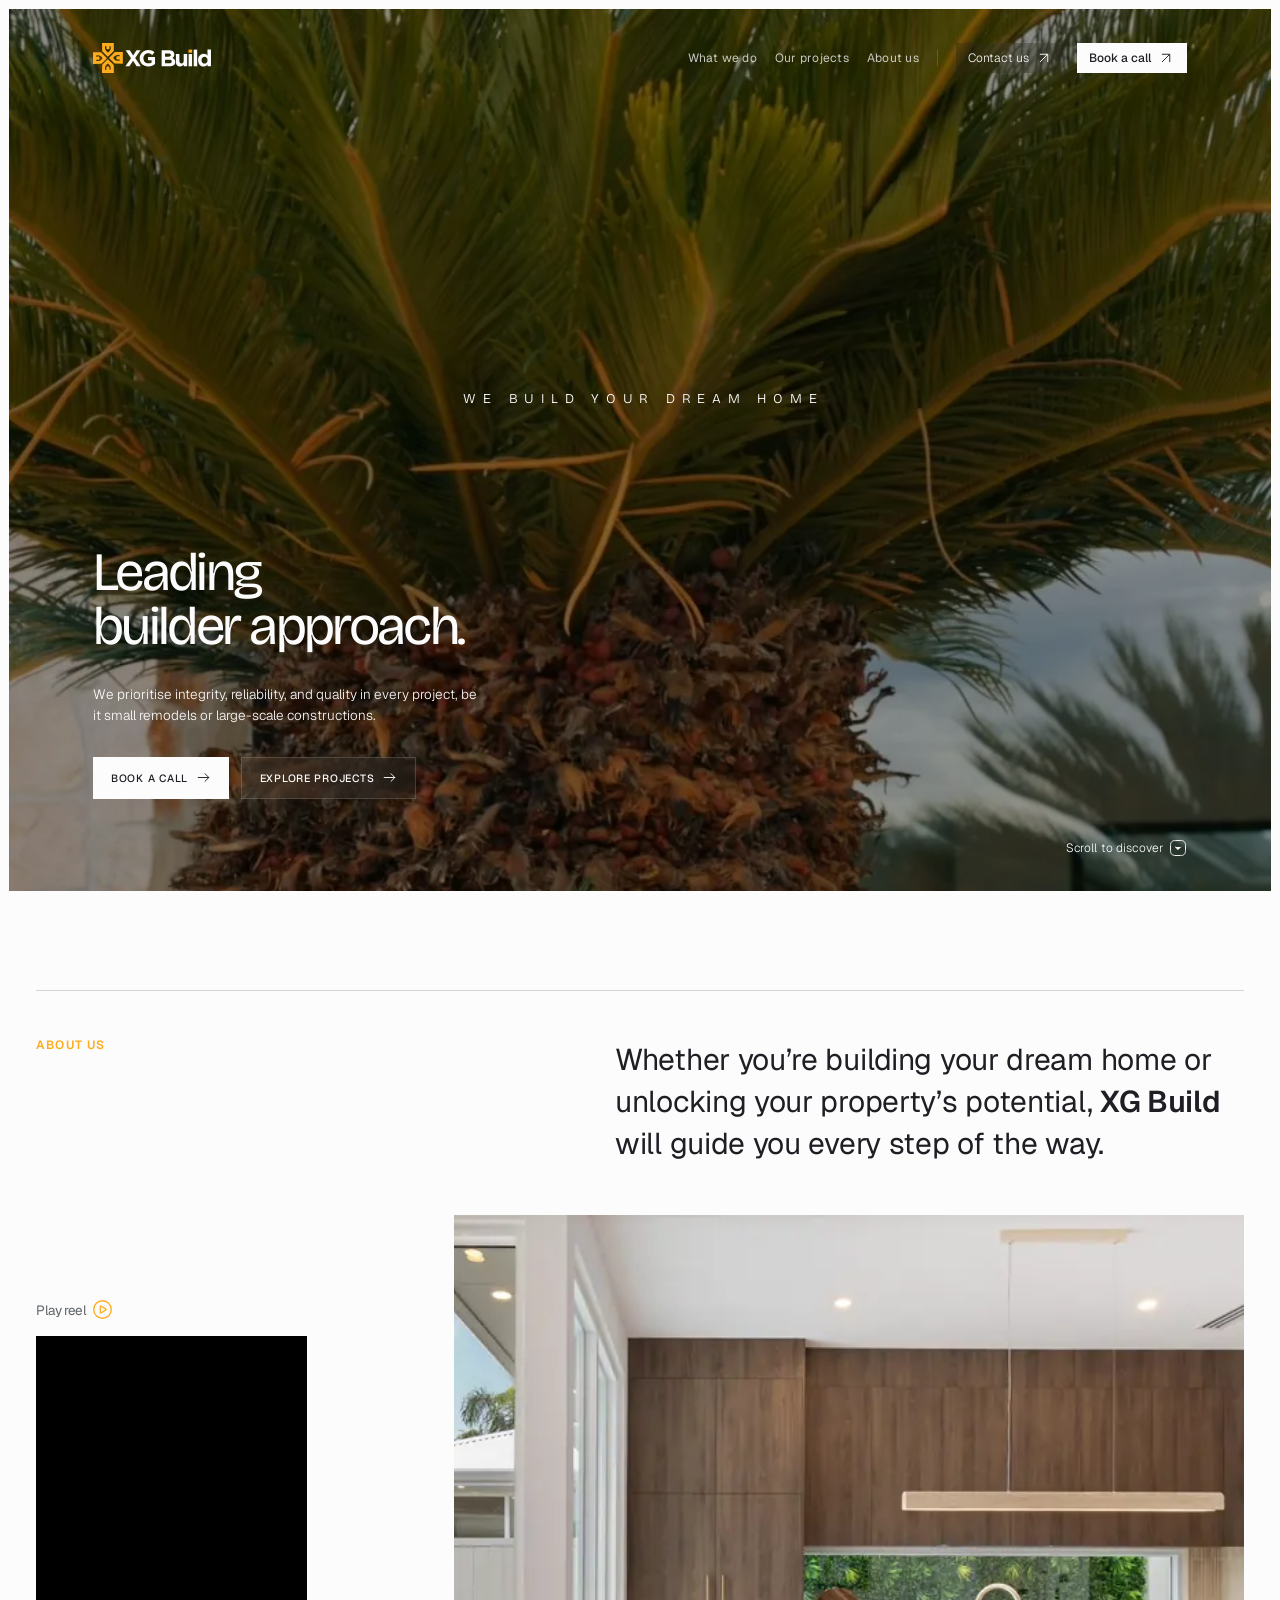
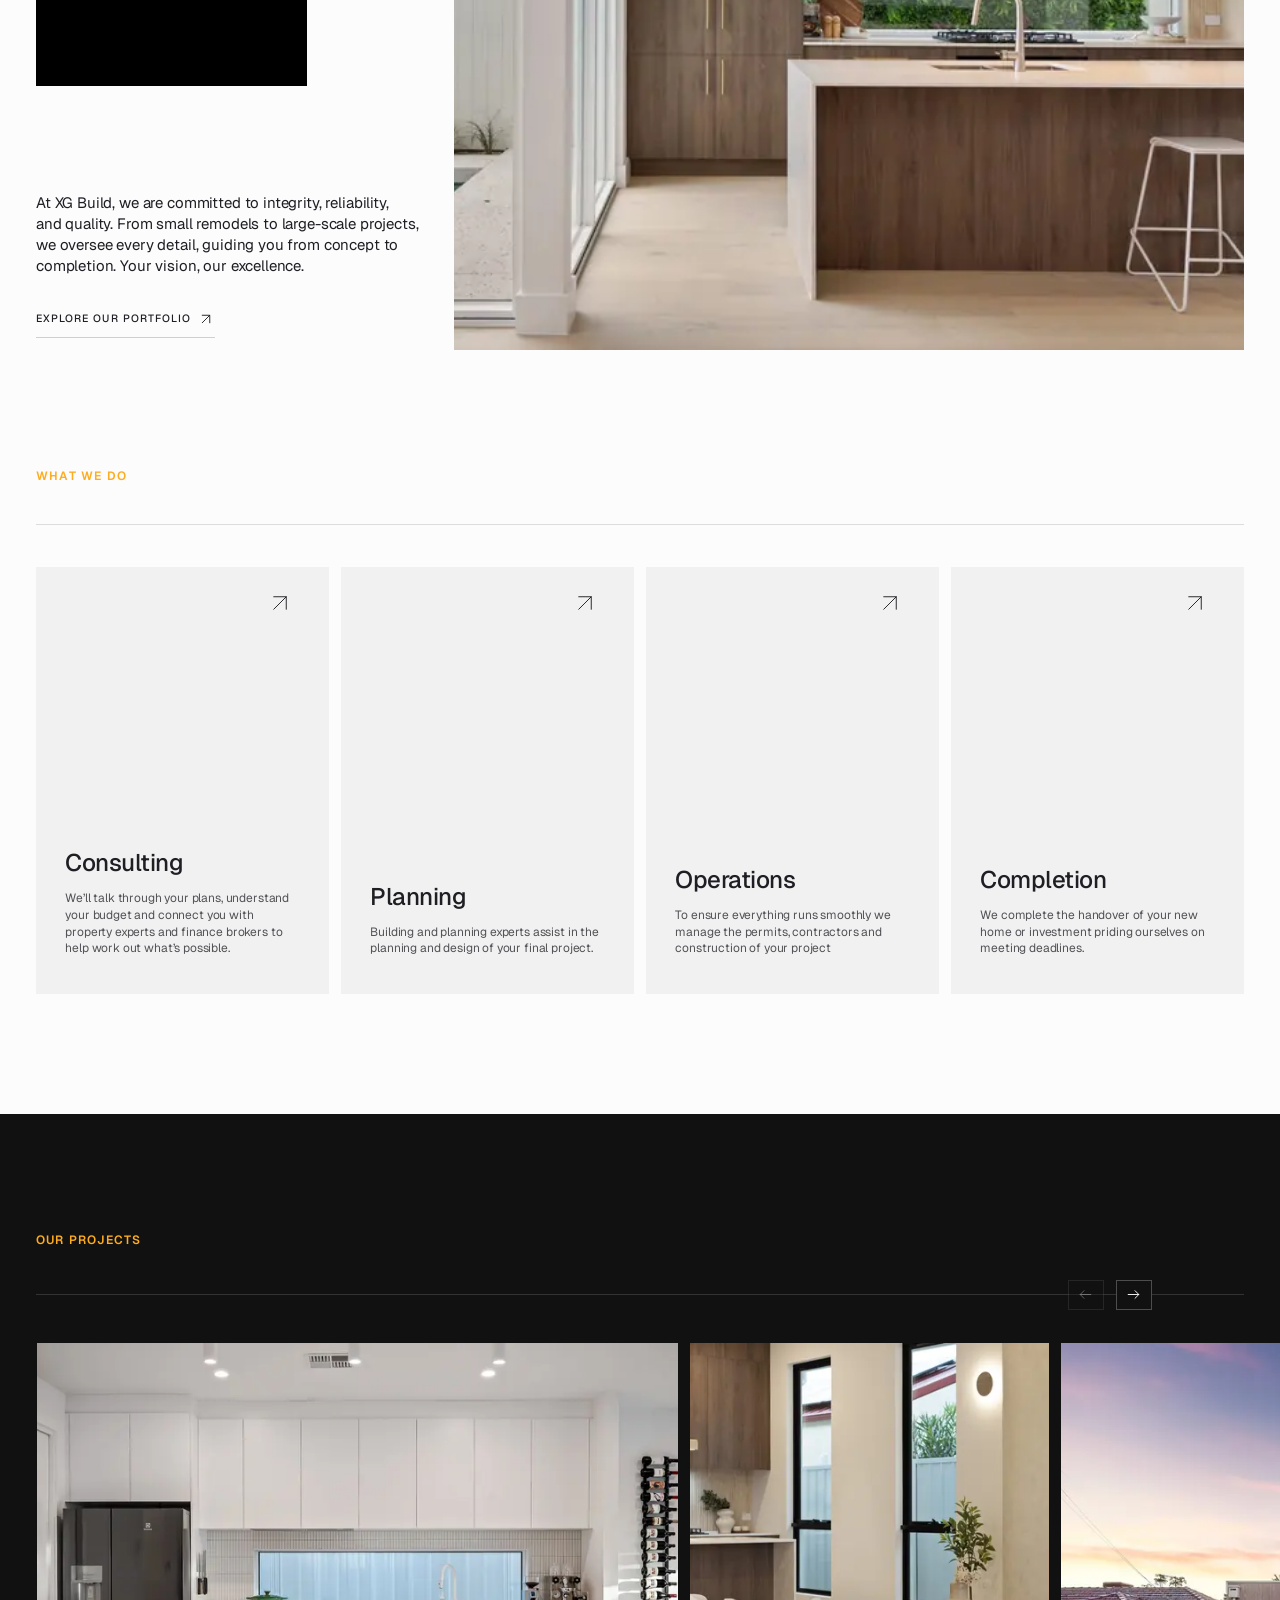
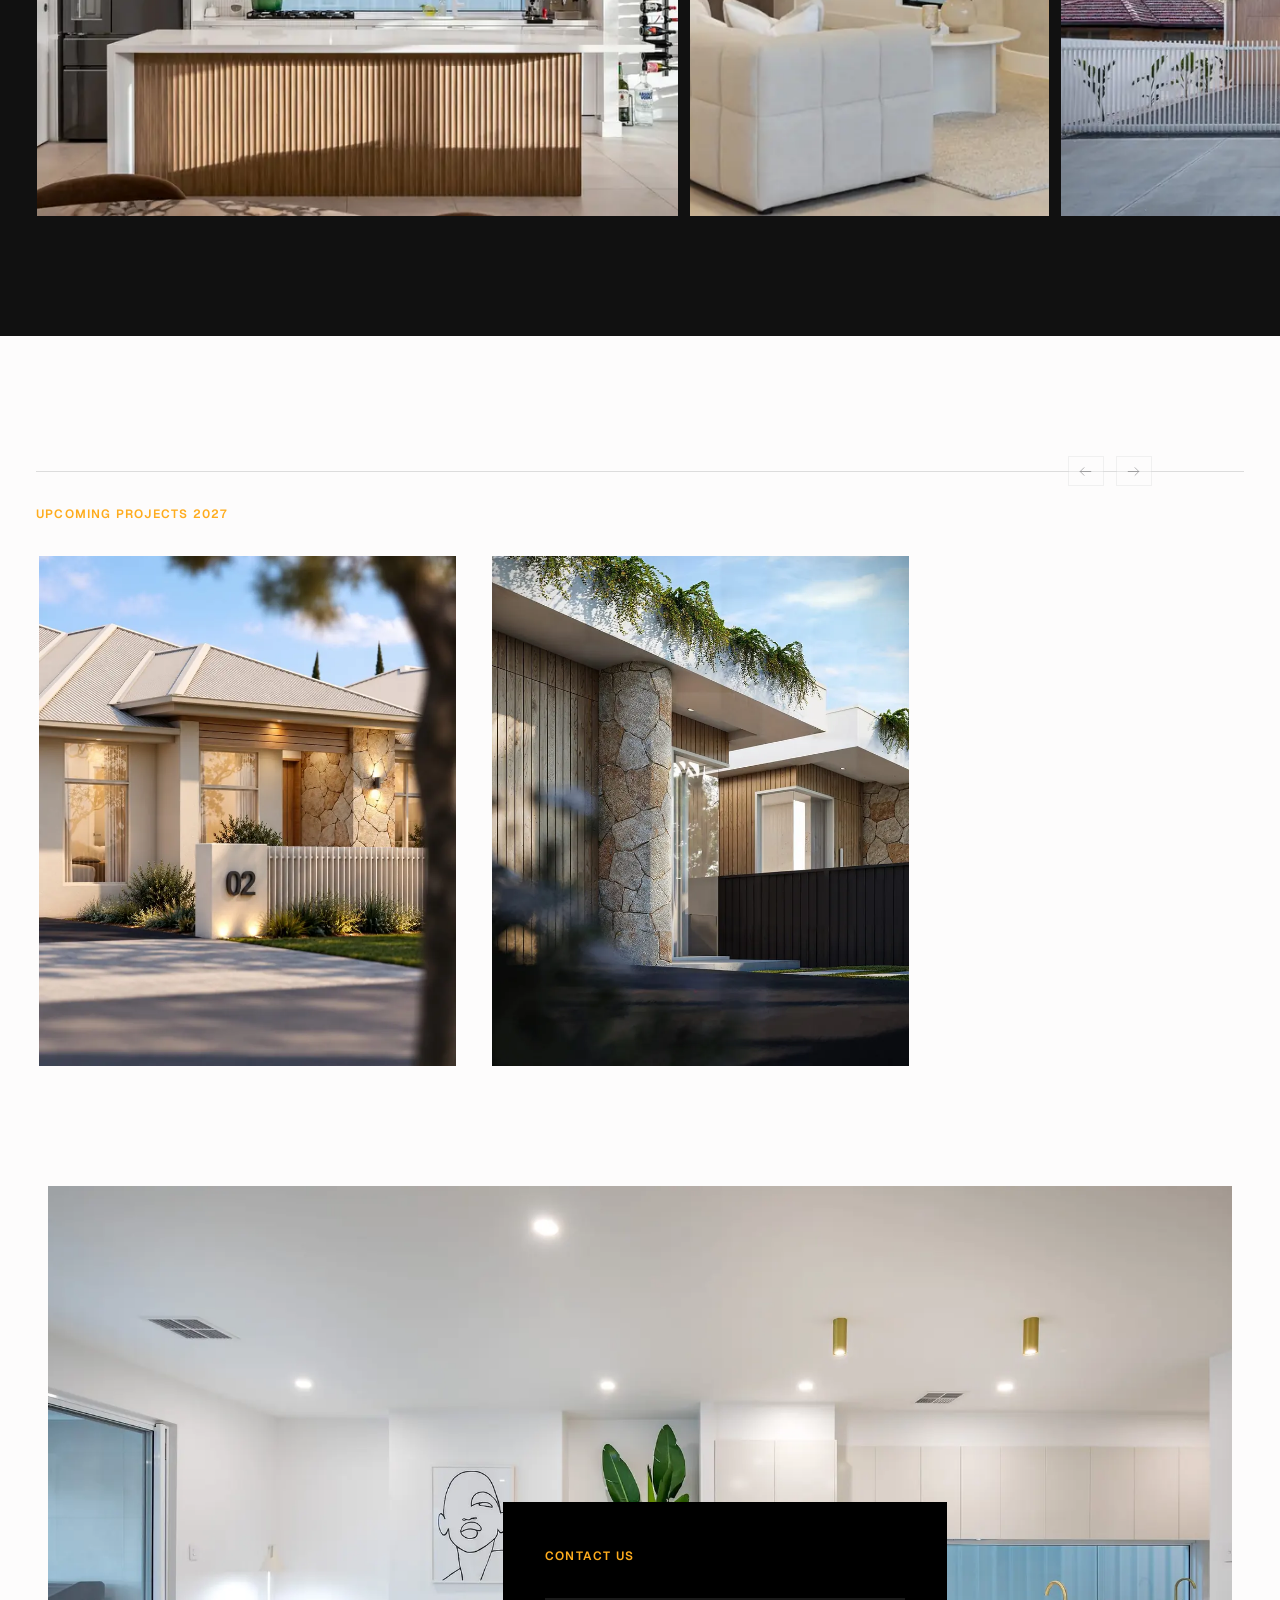
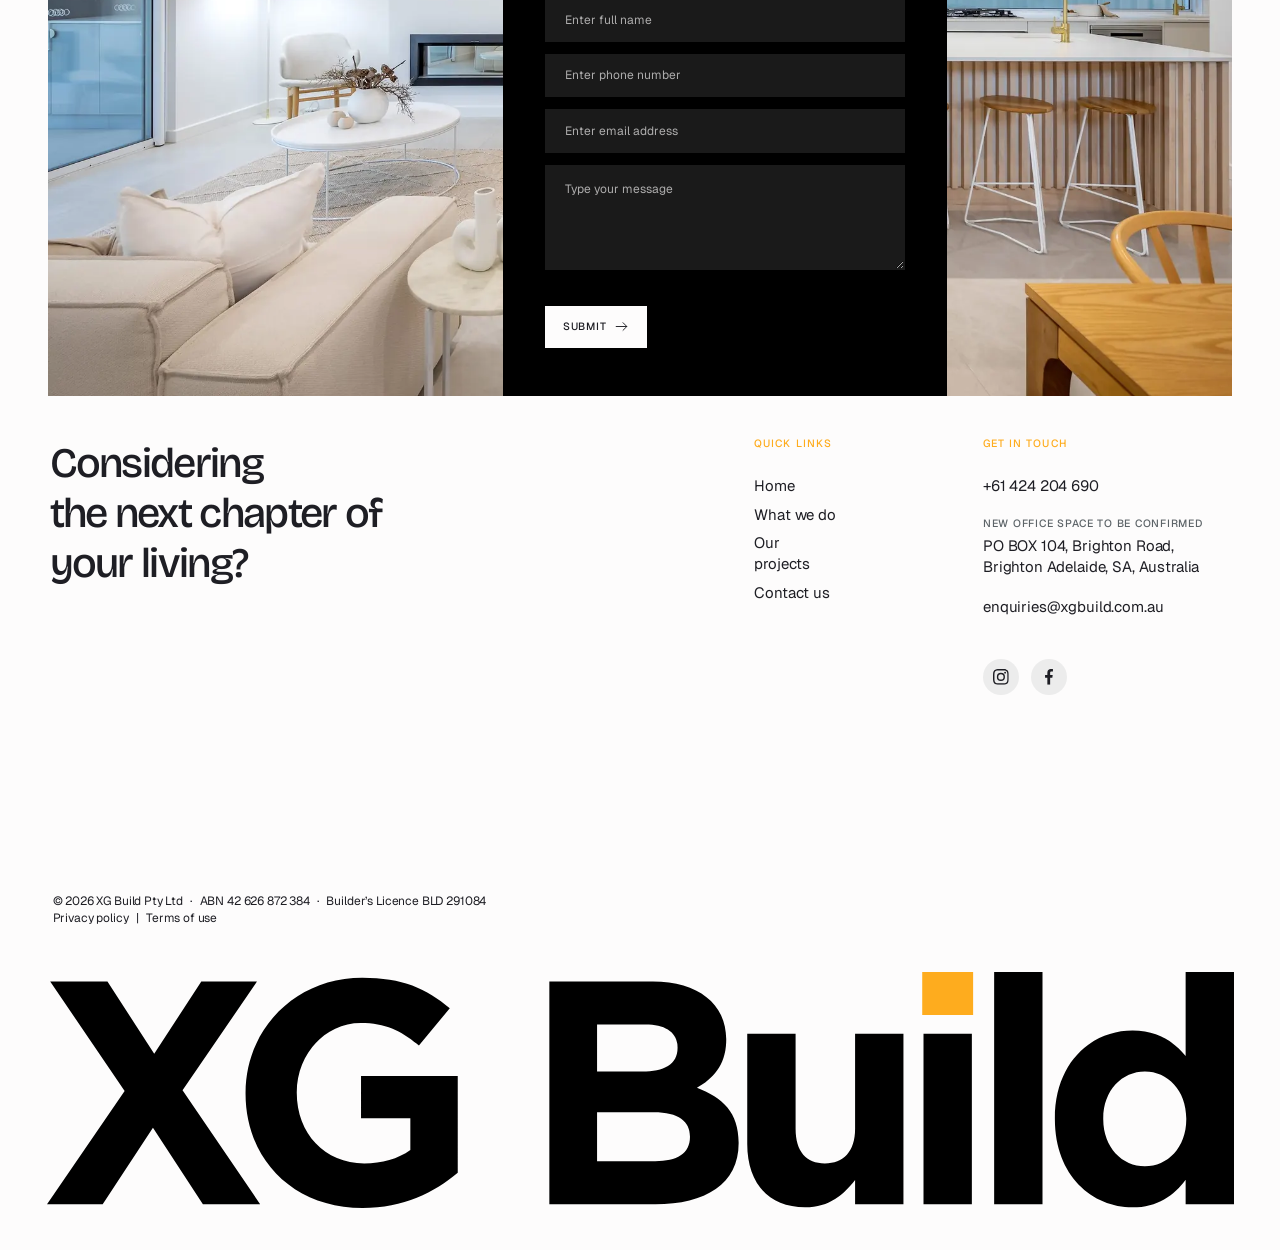
==== commit dbbc7408: "Label builder licence and put footer details on their own line Co-Authored-By: Claude Opus 5.5 <nore" ====
--- a/index.html
+++ b/index.html
@@ -316,7 +316,8 @@
       </div>
     </div>
 
-    <p class="footer__legal">© 2026 XG Build Pty Ltd <span>|</span> BLD 291084 <span>|</span> ABN 42 626 872 384 <span>|</span> <a href="/privacy">Privacy policy</a> <span>|</span> <a href="/terms">Terms of use</a></p>
+    <p class="footer__legal">© 2026 XG Build Pty Ltd <span>·</span> ABN&nbsp;42&nbsp;626&nbsp;872&nbsp;384 <span>·</span> Builder’s&nbsp;Licence&nbsp;BLD&nbsp;291084<br>
+    <a href="/privacy">Privacy policy</a> <span>|</span> <a href="/terms">Terms of use</a></p>
     <img class="footer__wordmark" src="assets/img/wordmark.svg" alt="XG Build" width="1795" height="357">
   </footer>
 
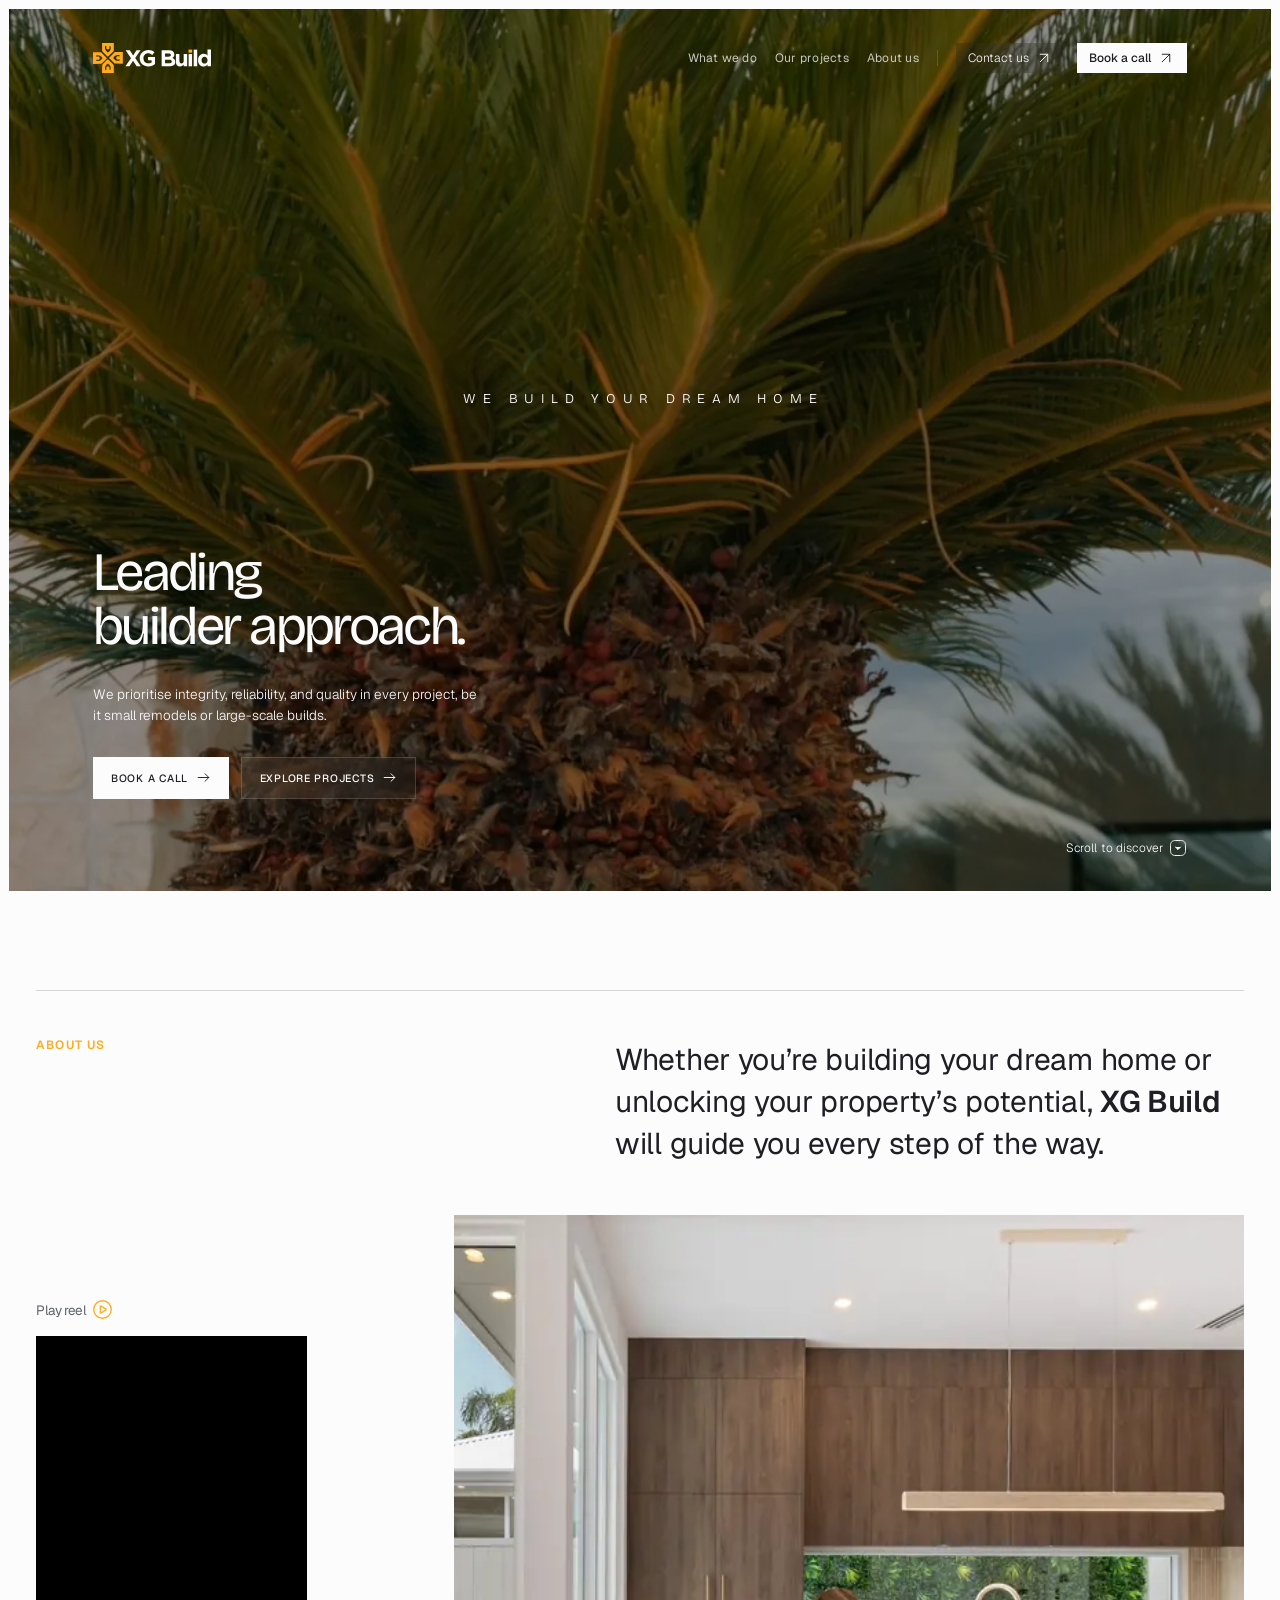
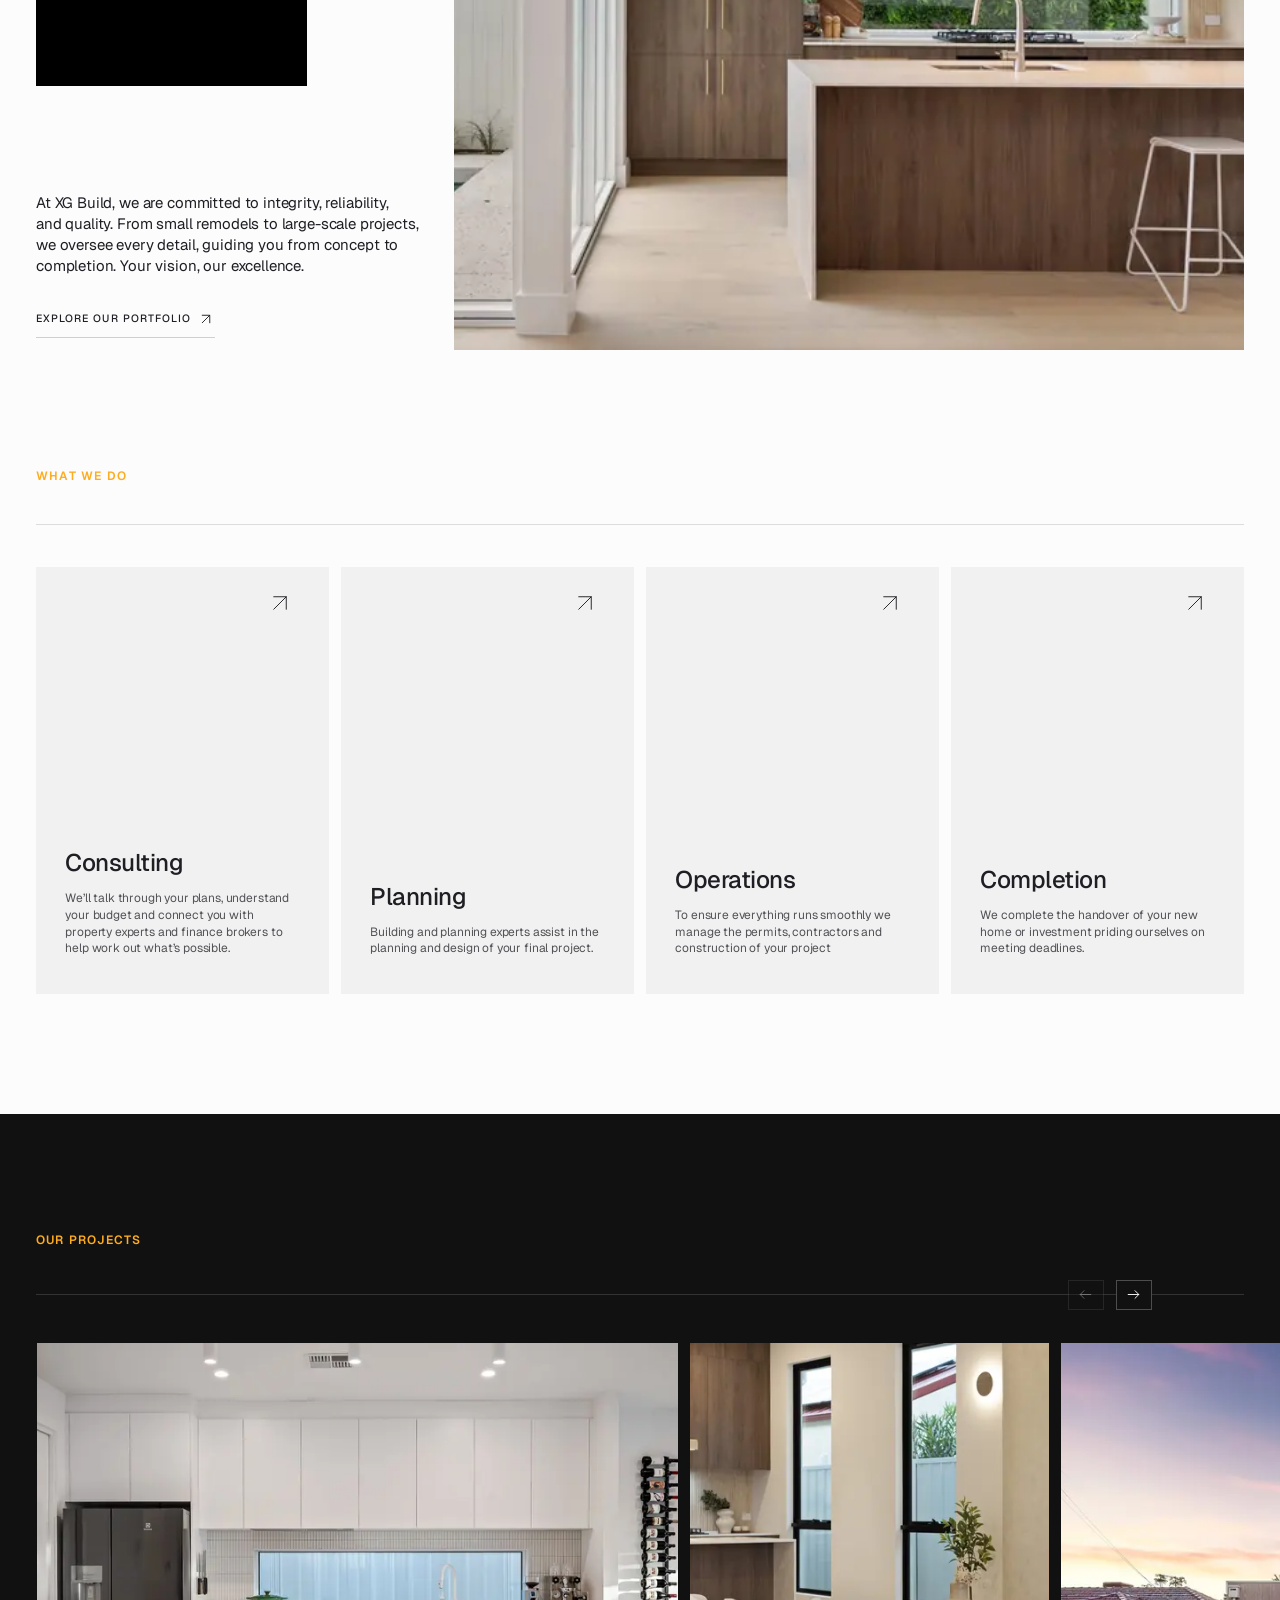
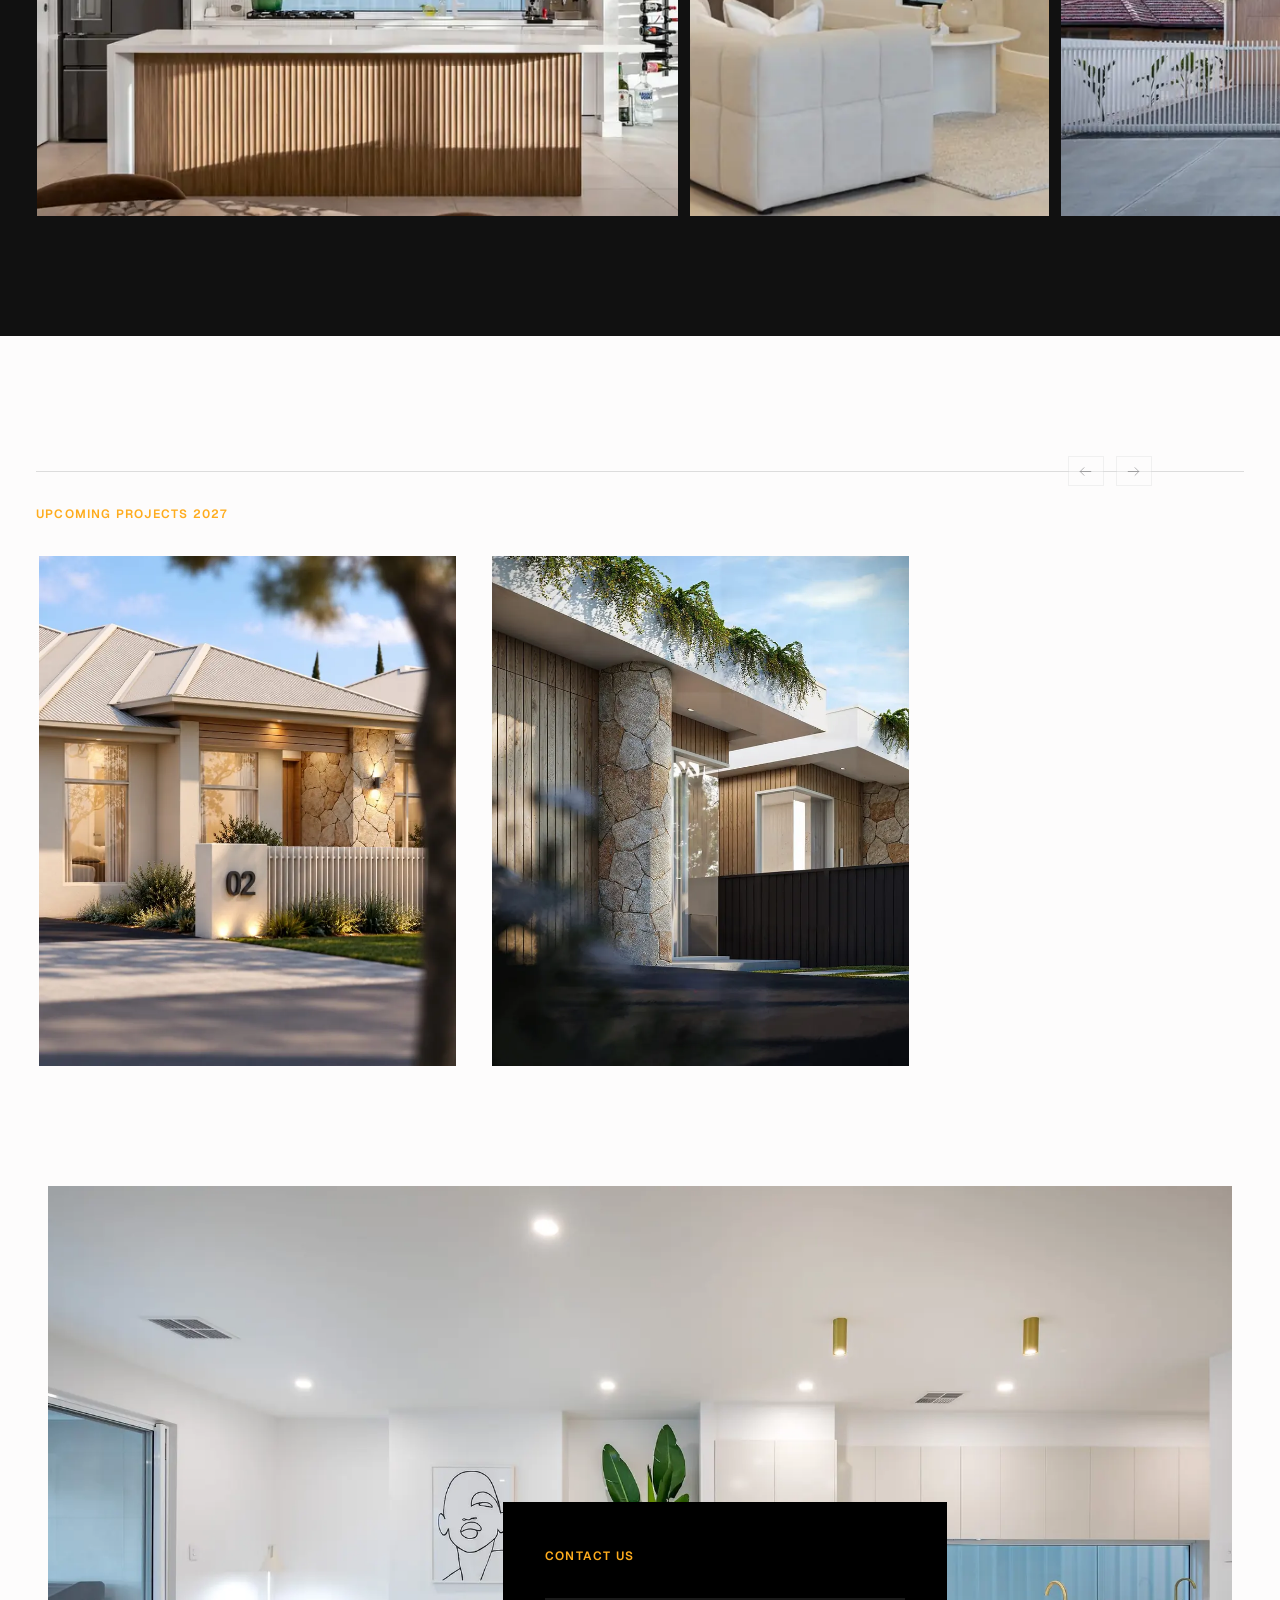
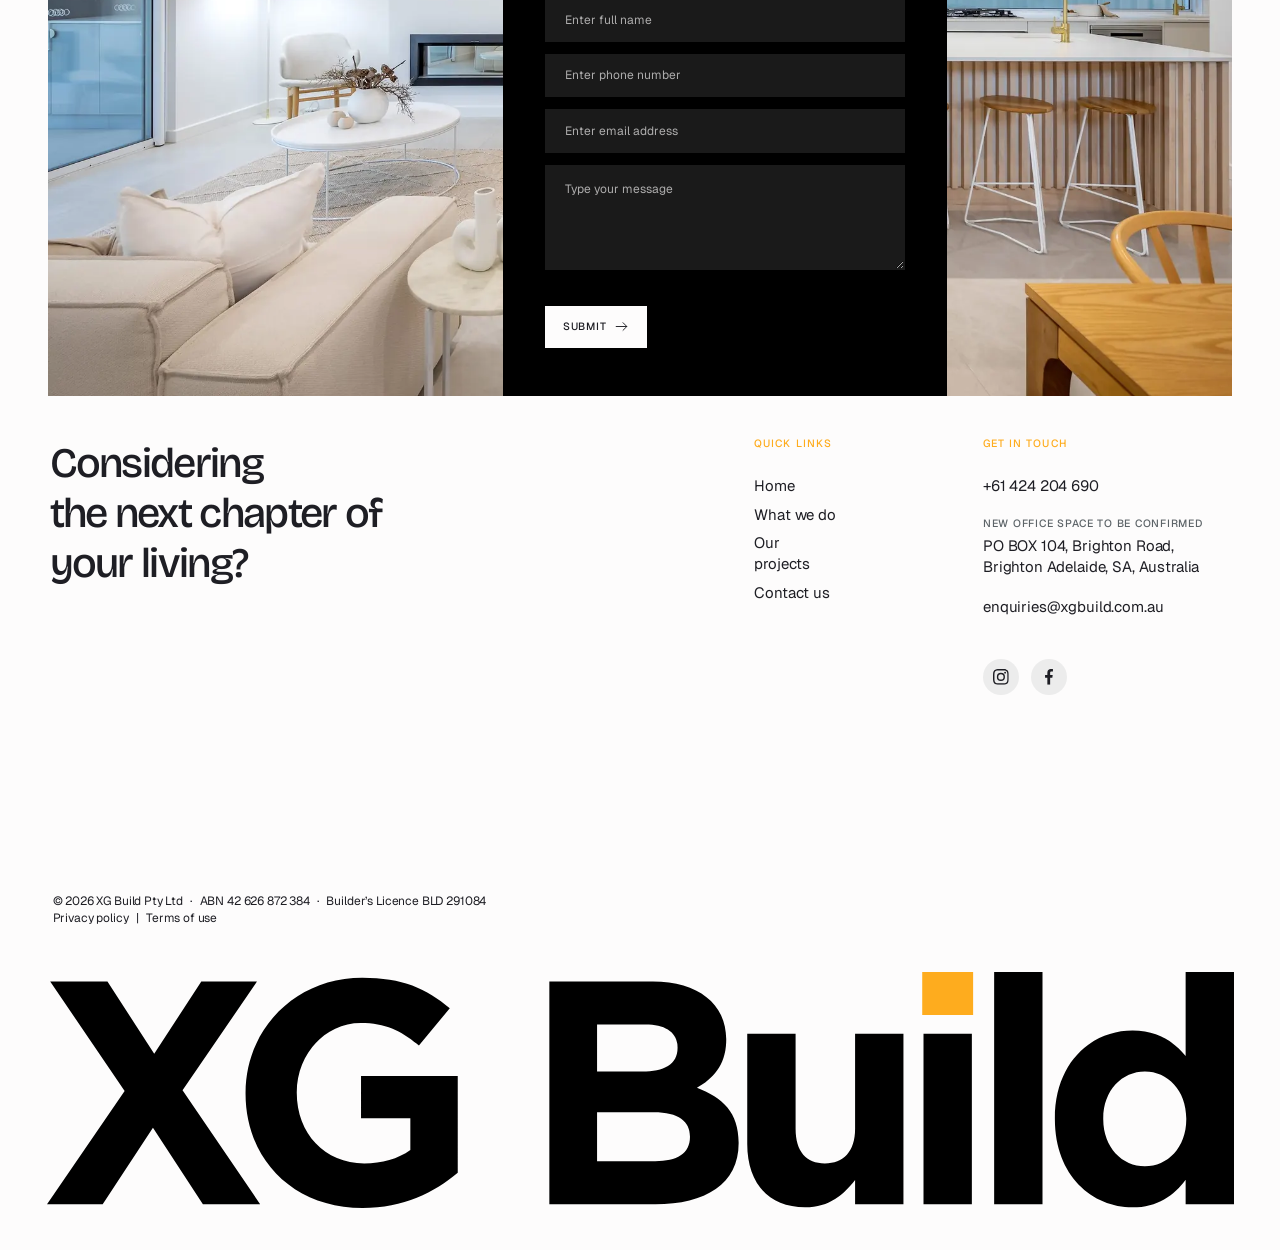
==== commit ac14c1a3: "Change hero wording to large-scale builds Co-Authored-By: Claude Opus 5.5 <noreply@anthropic.com>" ====
--- a/index.html
+++ b/index.html
@@ -141,7 +141,7 @@
 
       <div class="hero__content">
         <h1 class="hero__title">Leading <br class="d-only">builder approach.</h1>
-        <p class="hero__text">We prioritise integrity, reliability, and quality in every project, be it small remodels or large-scale constructions.</p>
+        <p class="hero__text">We prioritise integrity, reliability, and quality in every project, be it small remodels or large-scale builds.</p>
         <div class="hero__actions">
           <a class="btn btn--primary" href="tel:+61424204690">Book a call <svg><use href="#i-arrow-right"/></svg></a>
           <a class="btn btn--secondary" href="#projects">Explore projects <svg><use href="#i-arrow-right"/></svg></a>
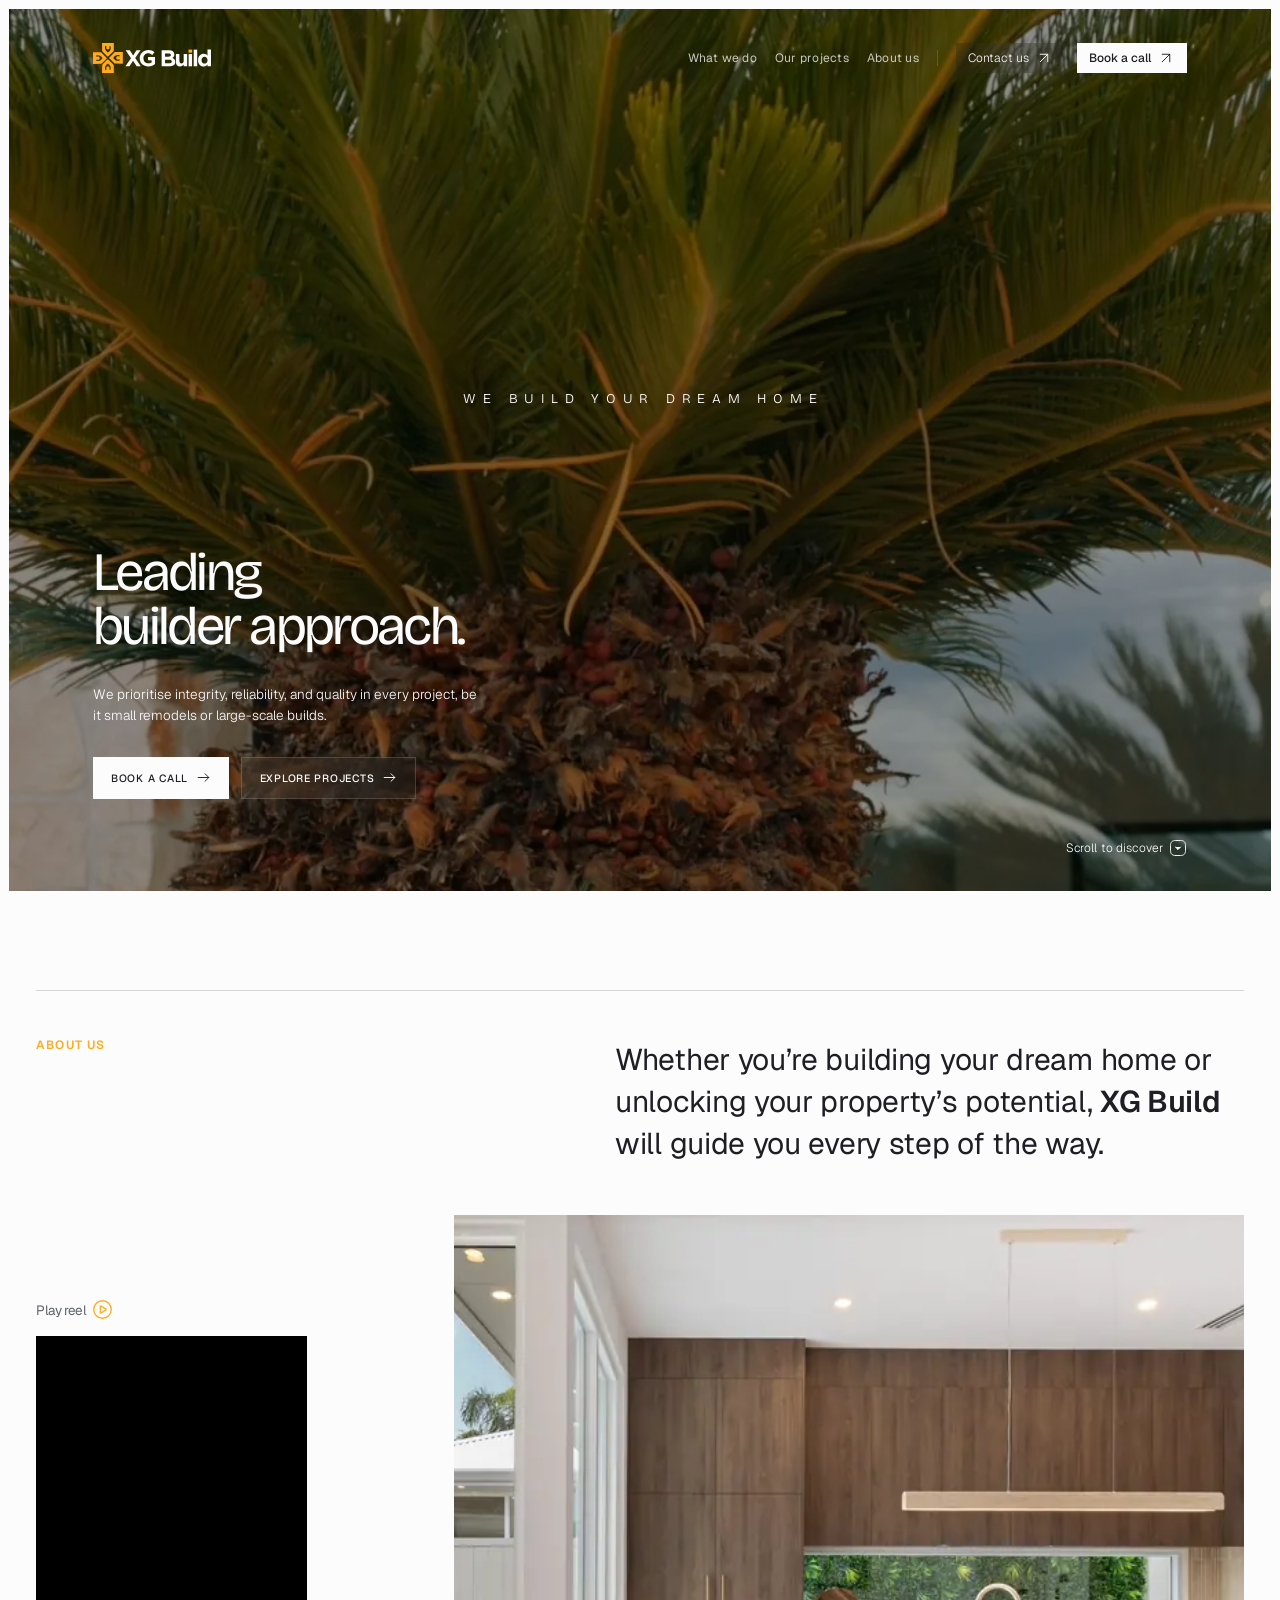
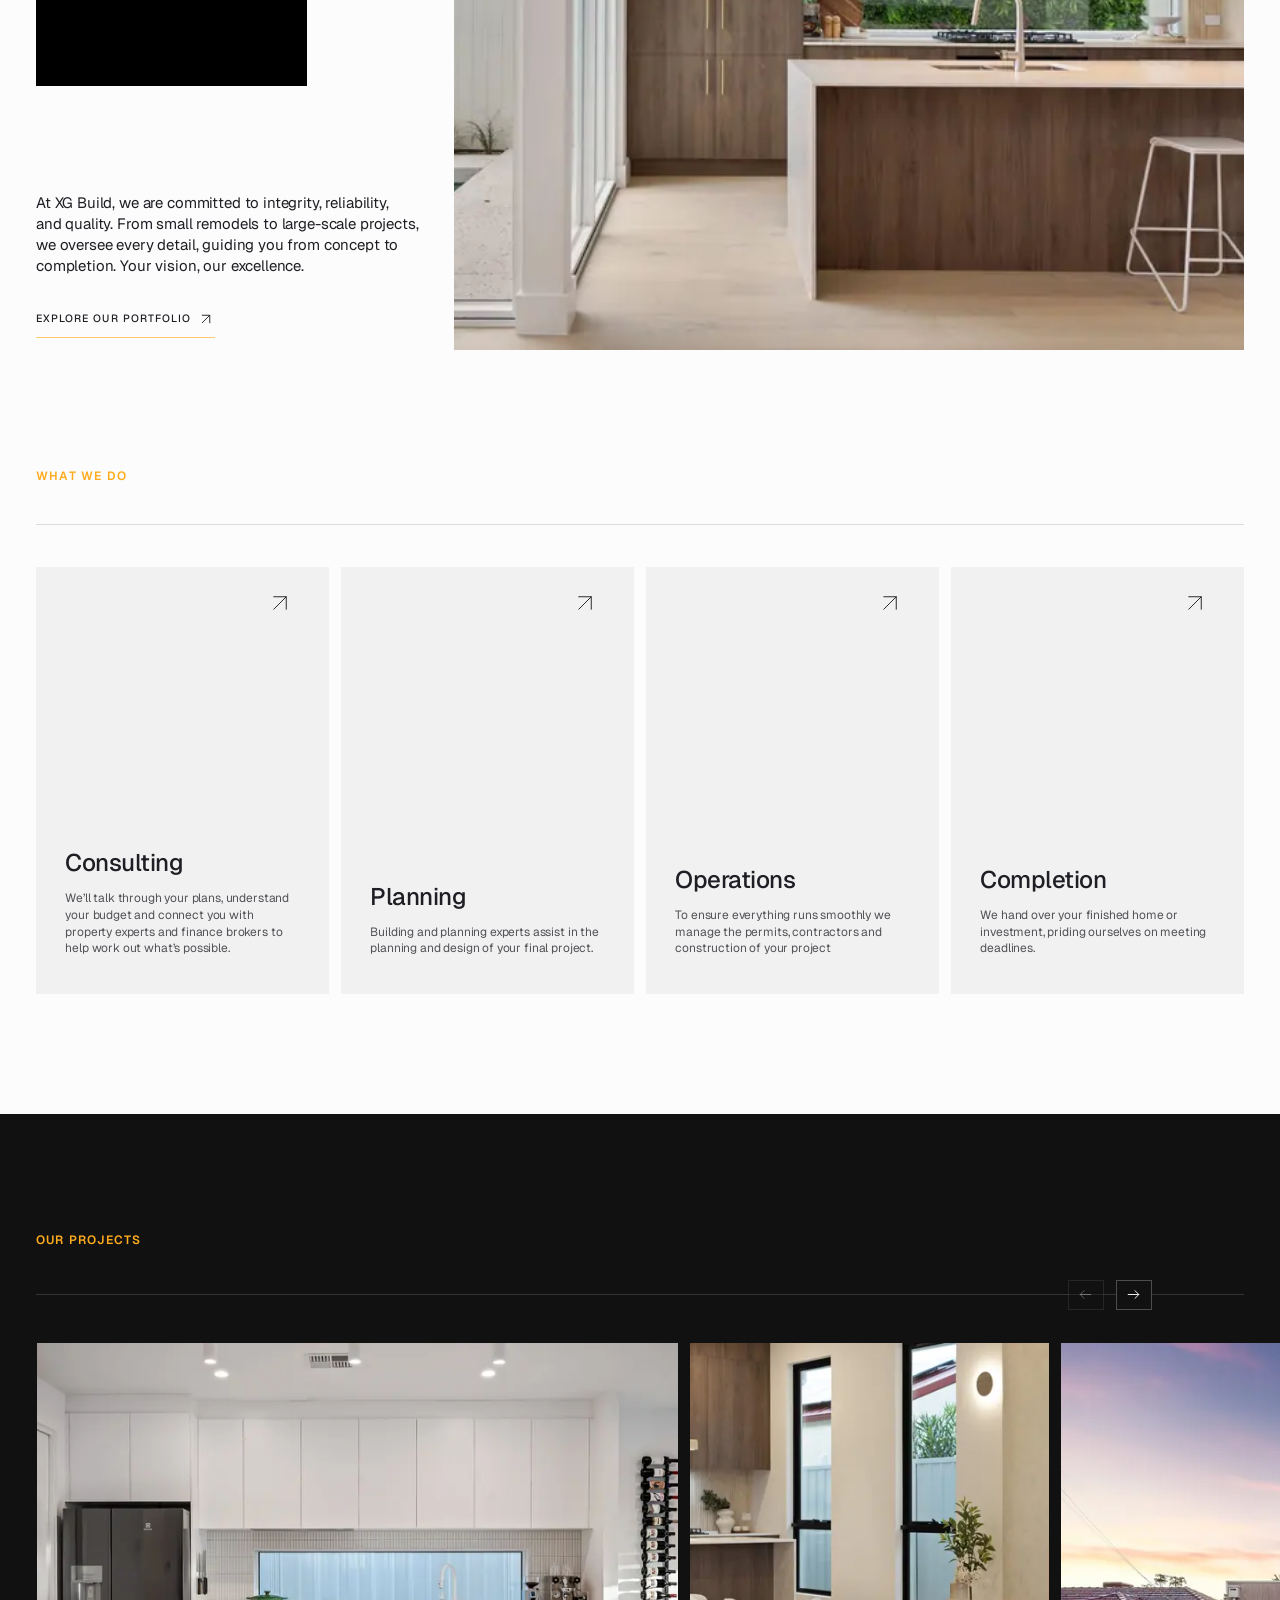
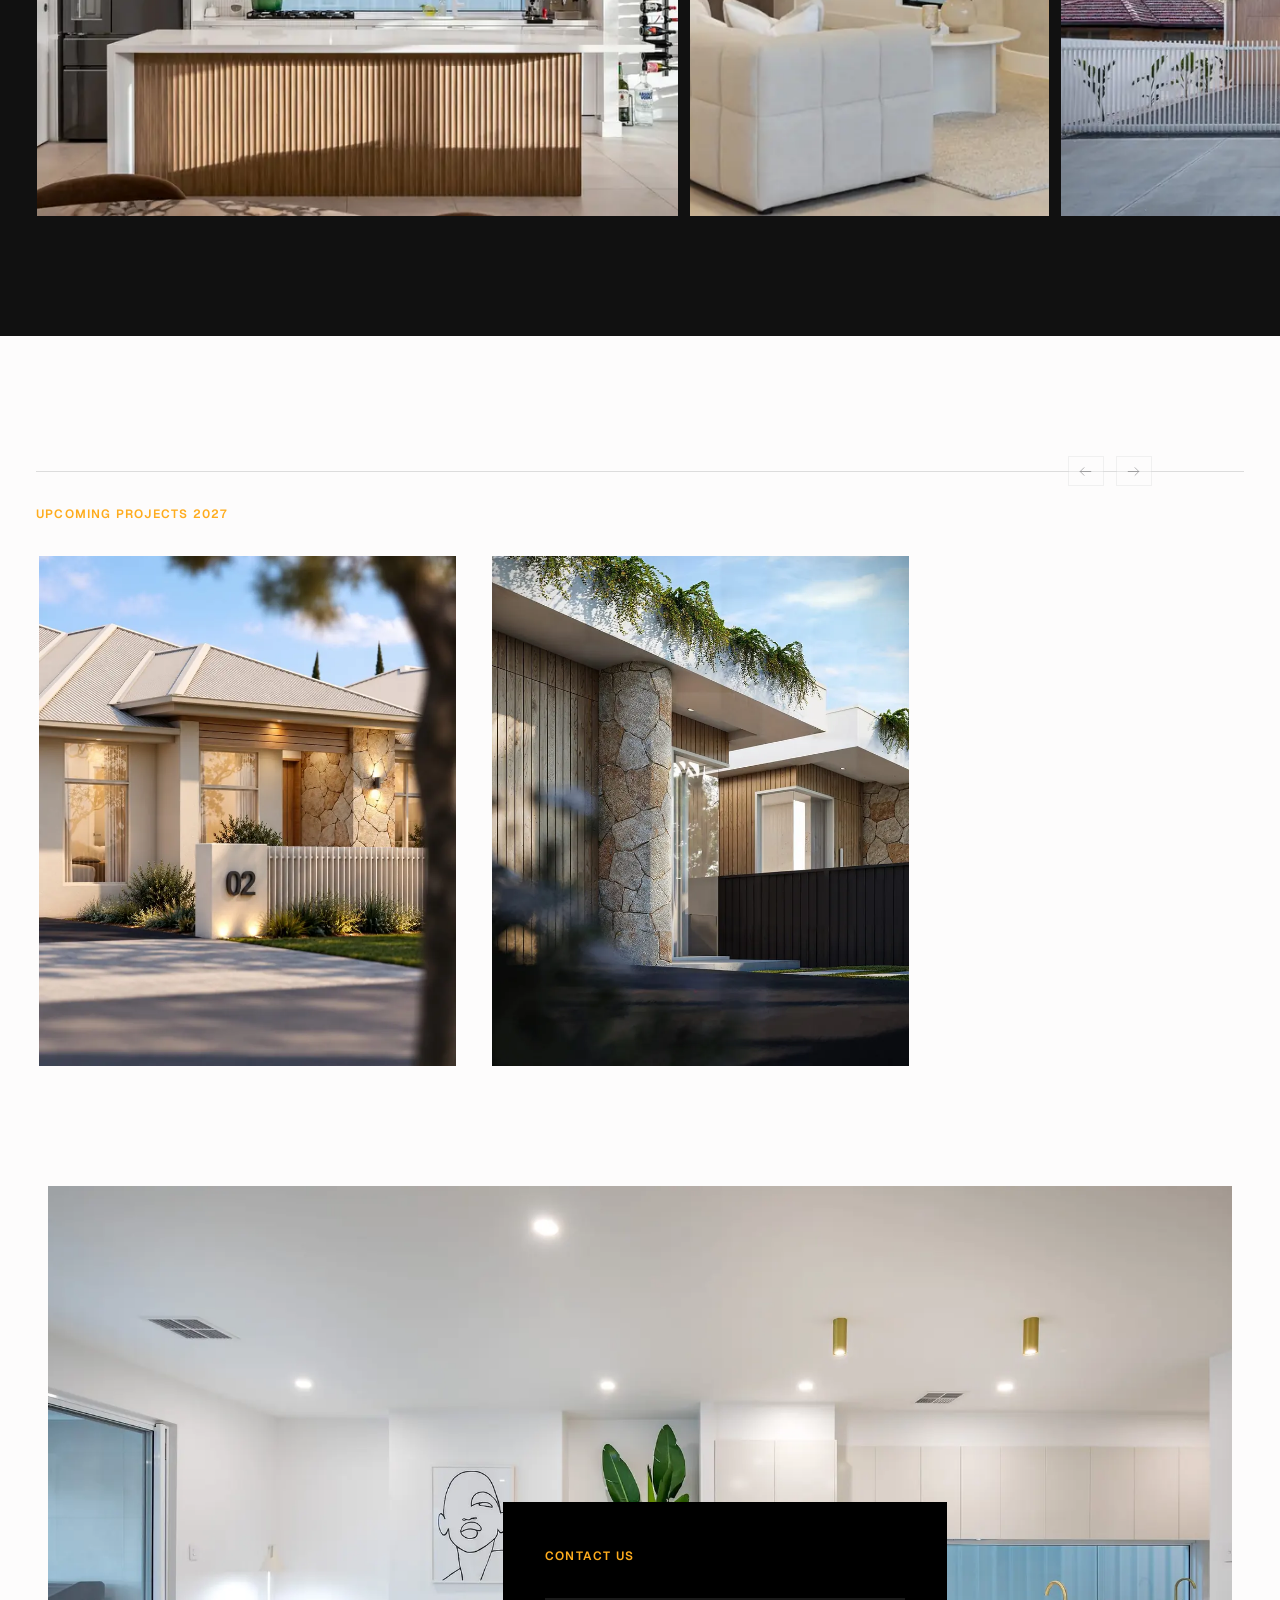
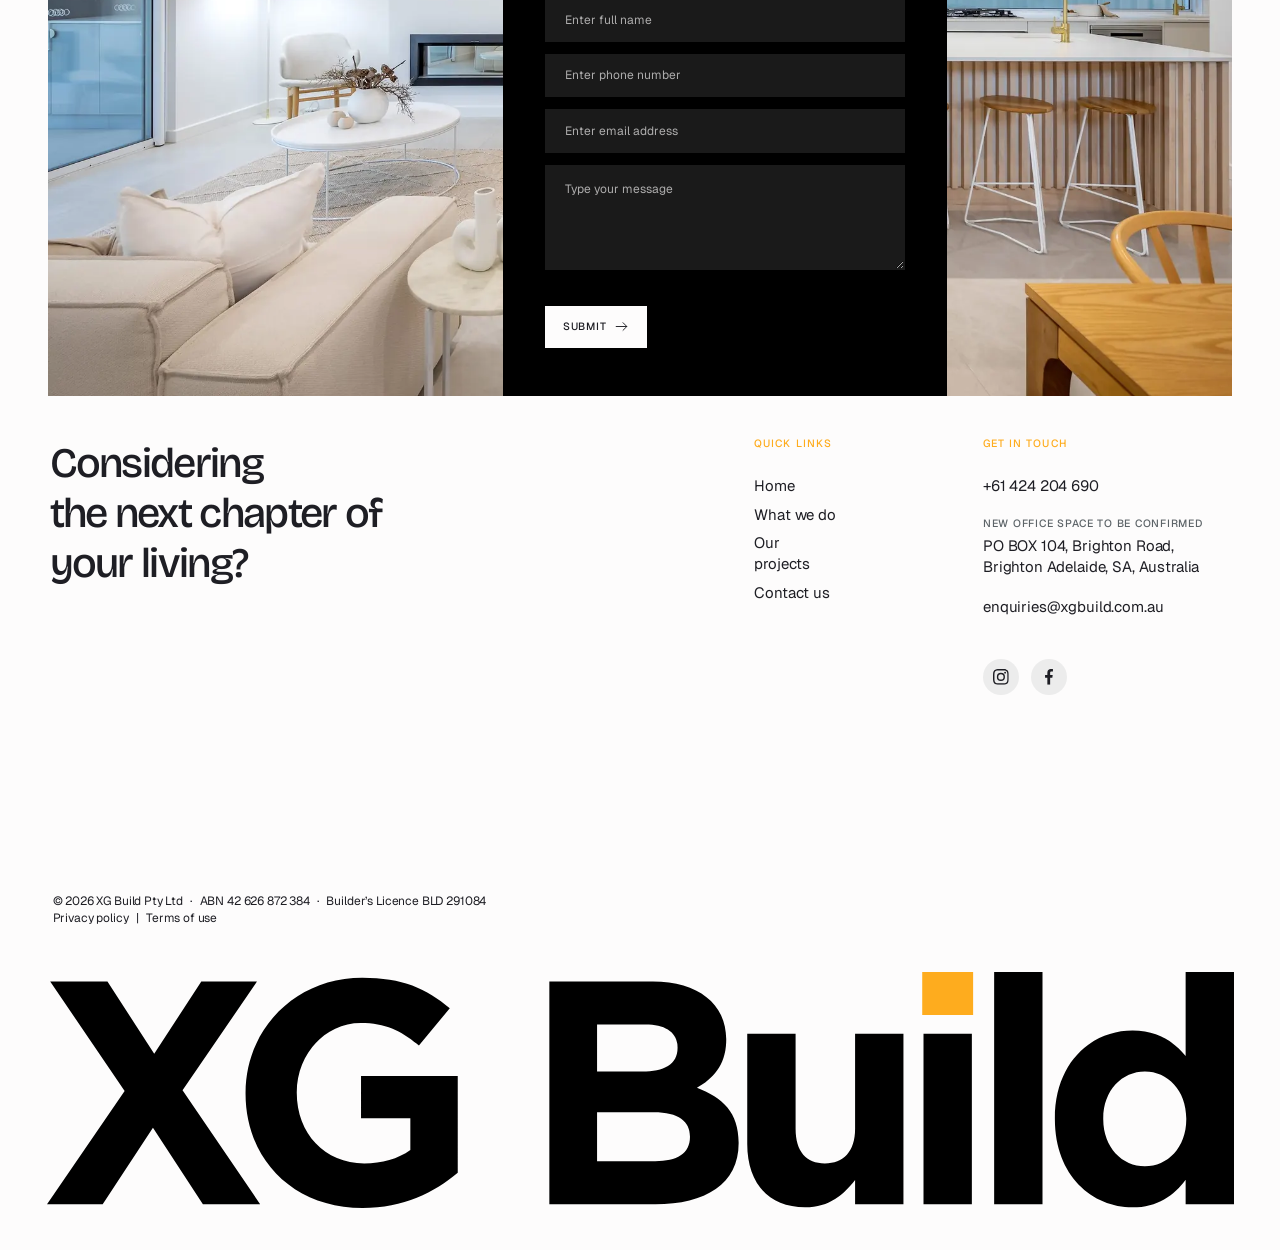
==== commit 62881647: "Reword Completion card: add comma, avoid repeating complete Co-Authored-By: Claude Opus 5.5 <noreply" ====
--- a/index.html
+++ b/index.html
@@ -214,7 +214,7 @@
           <div class="card__top"><span class="card__more">Explore more</span><svg><use href="#i-arrow-up-right"/></svg></div>
           <div class="card__body">
             <h3>Completion</h3>
-            <p>We complete the handover of your new home or investment priding ourselves on meeting deadlines.</p>
+            <p>We hand over your finished home or investment, priding ourselves on meeting deadlines.</p>
           </div>
         </a>
       </div>
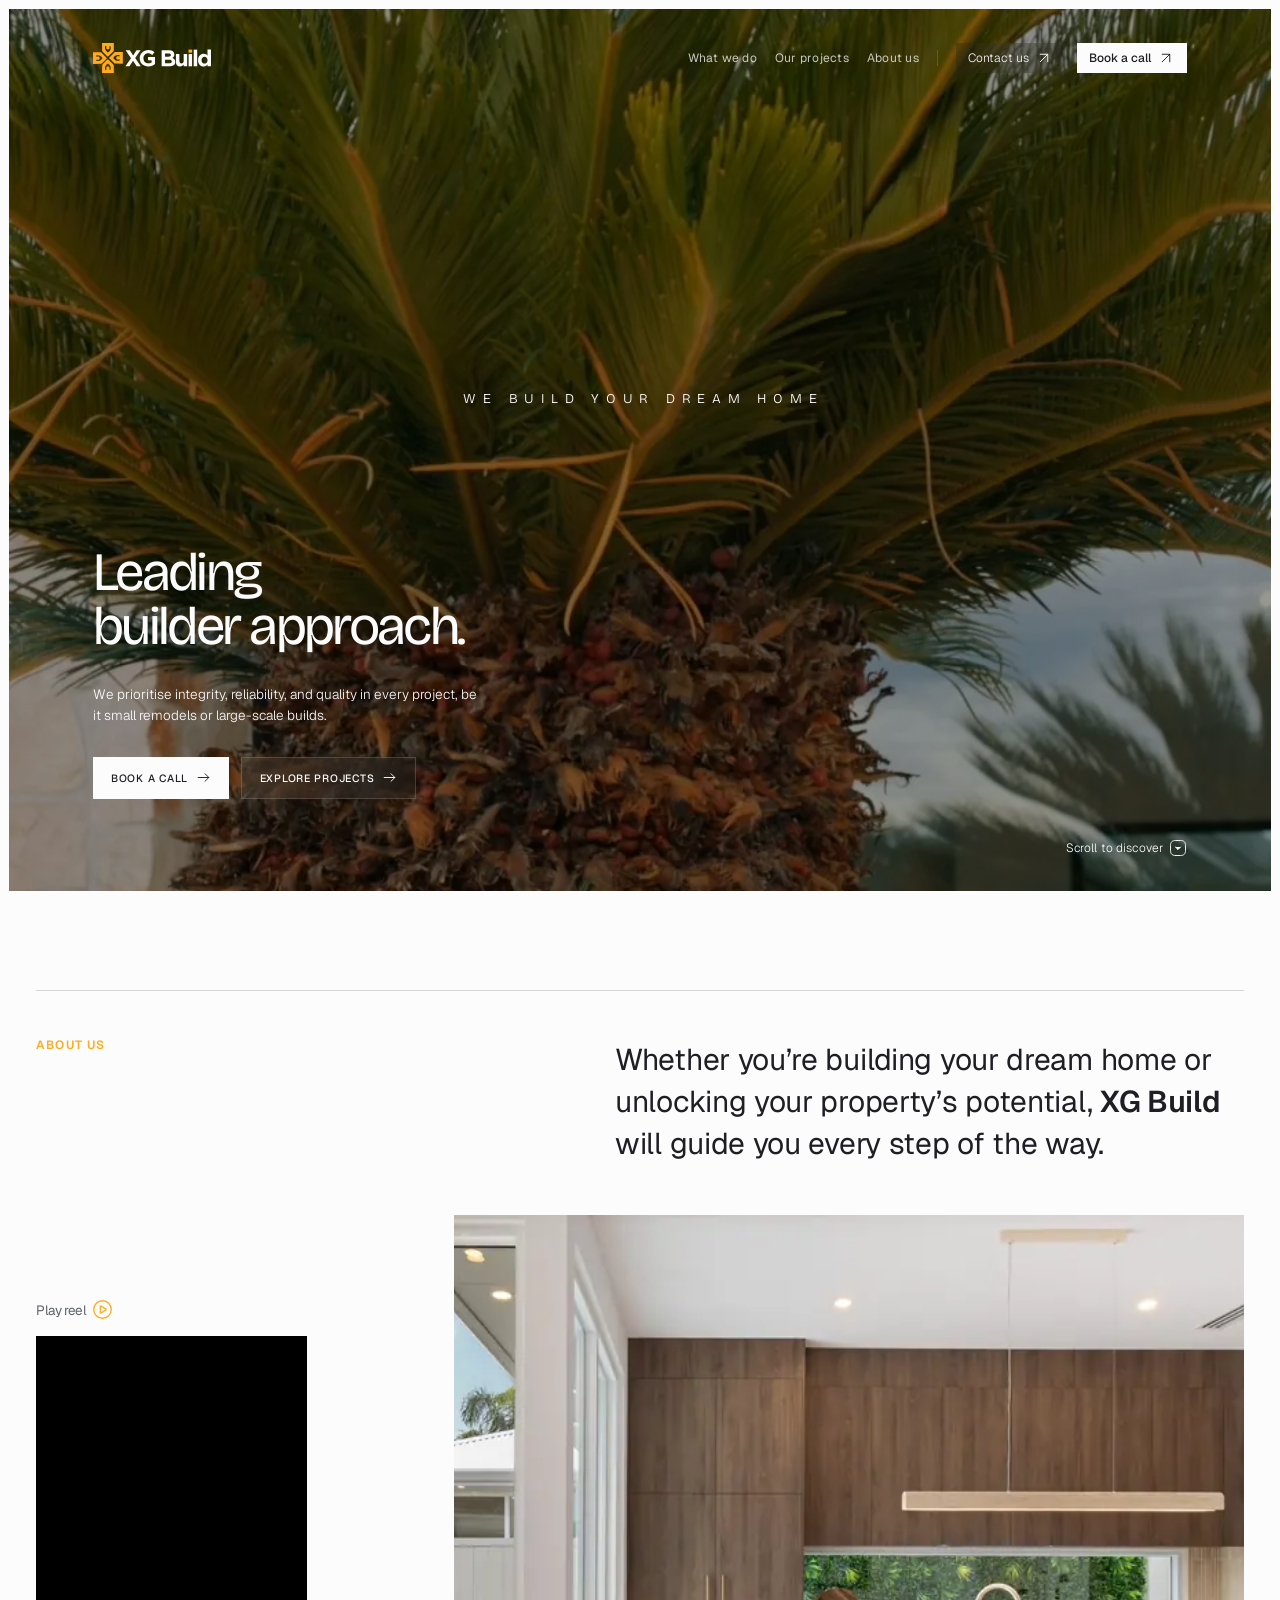
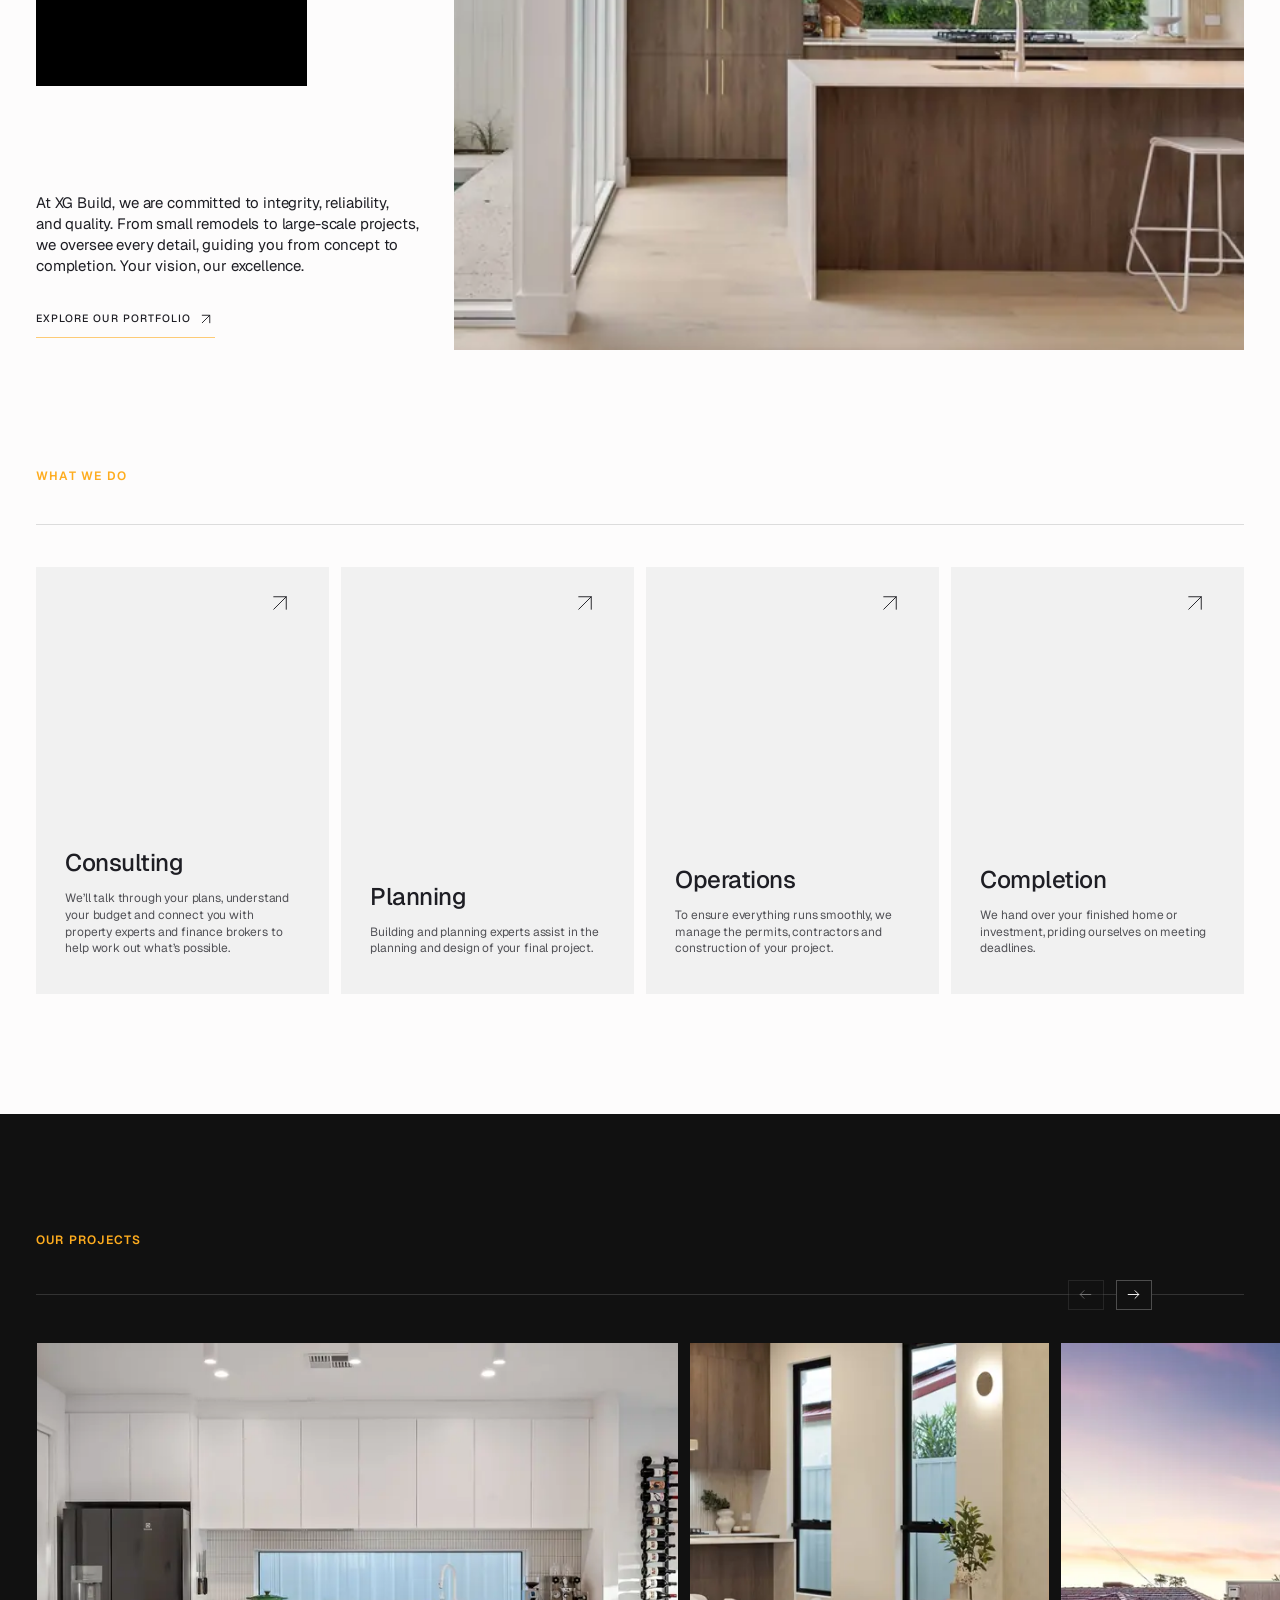
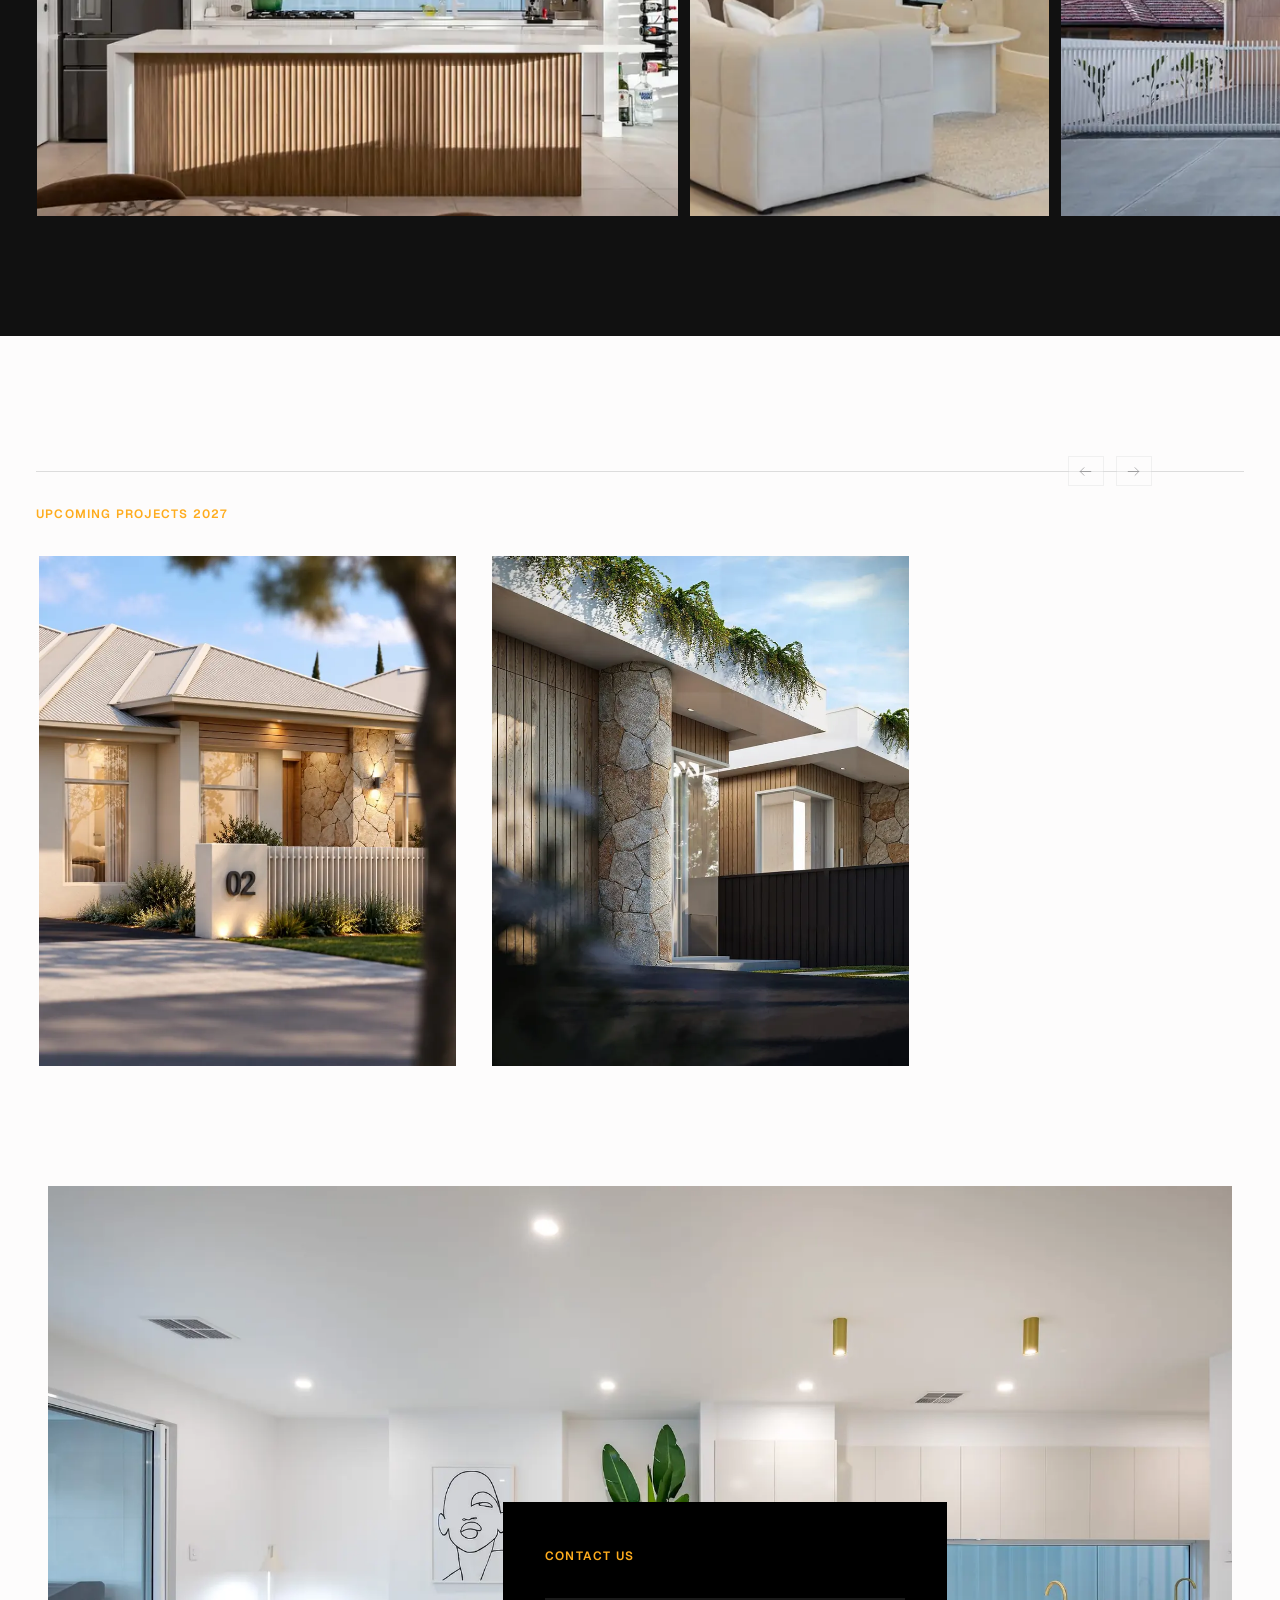
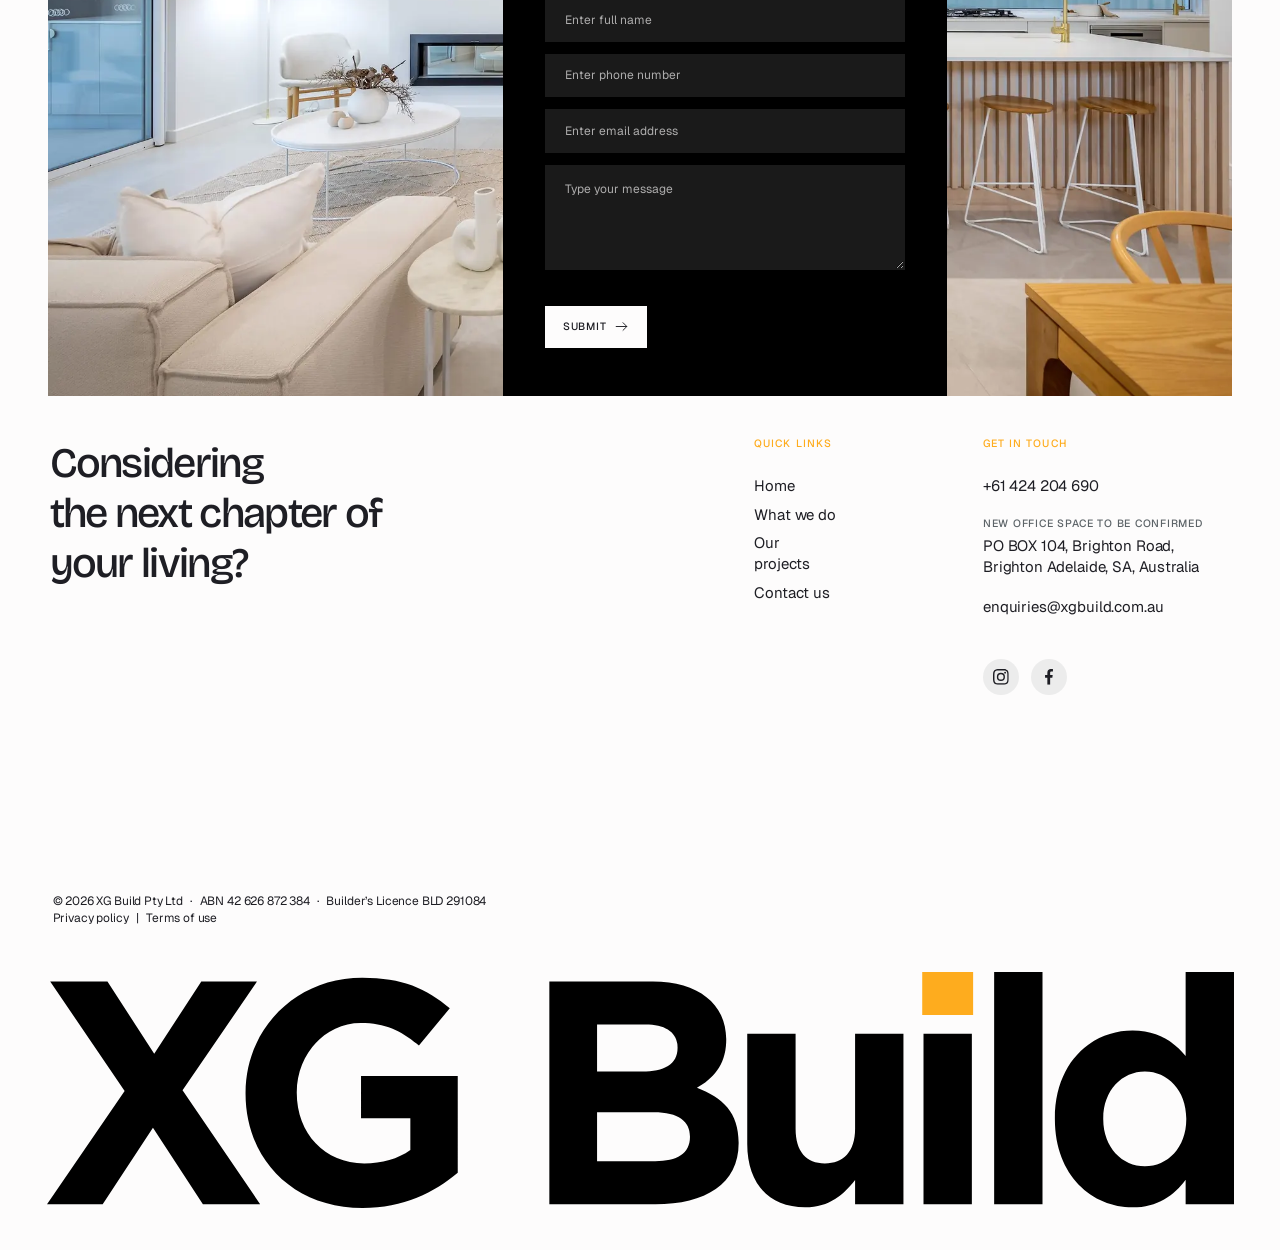
==== commit 023fb835: "Add missing full stop and comma to Operations card Co-Authored-By: Claude Opus 5.5 <noreply@anthropi" ====
--- a/index.html
+++ b/index.html
@@ -206,7 +206,7 @@
           <div class="card__top"><span class="card__more">Explore more</span><svg><use href="#i-arrow-up-right"/></svg></div>
           <div class="card__body">
             <h3>Operations</h3>
-            <p>To ensure everything runs smoothly we manage the permits, contractors and construction of your project</p>
+            <p>To ensure everything runs smoothly, we manage the permits, contractors and construction of your project.</p>
           </div>
         </a>
         <a class="card" href="#projects">
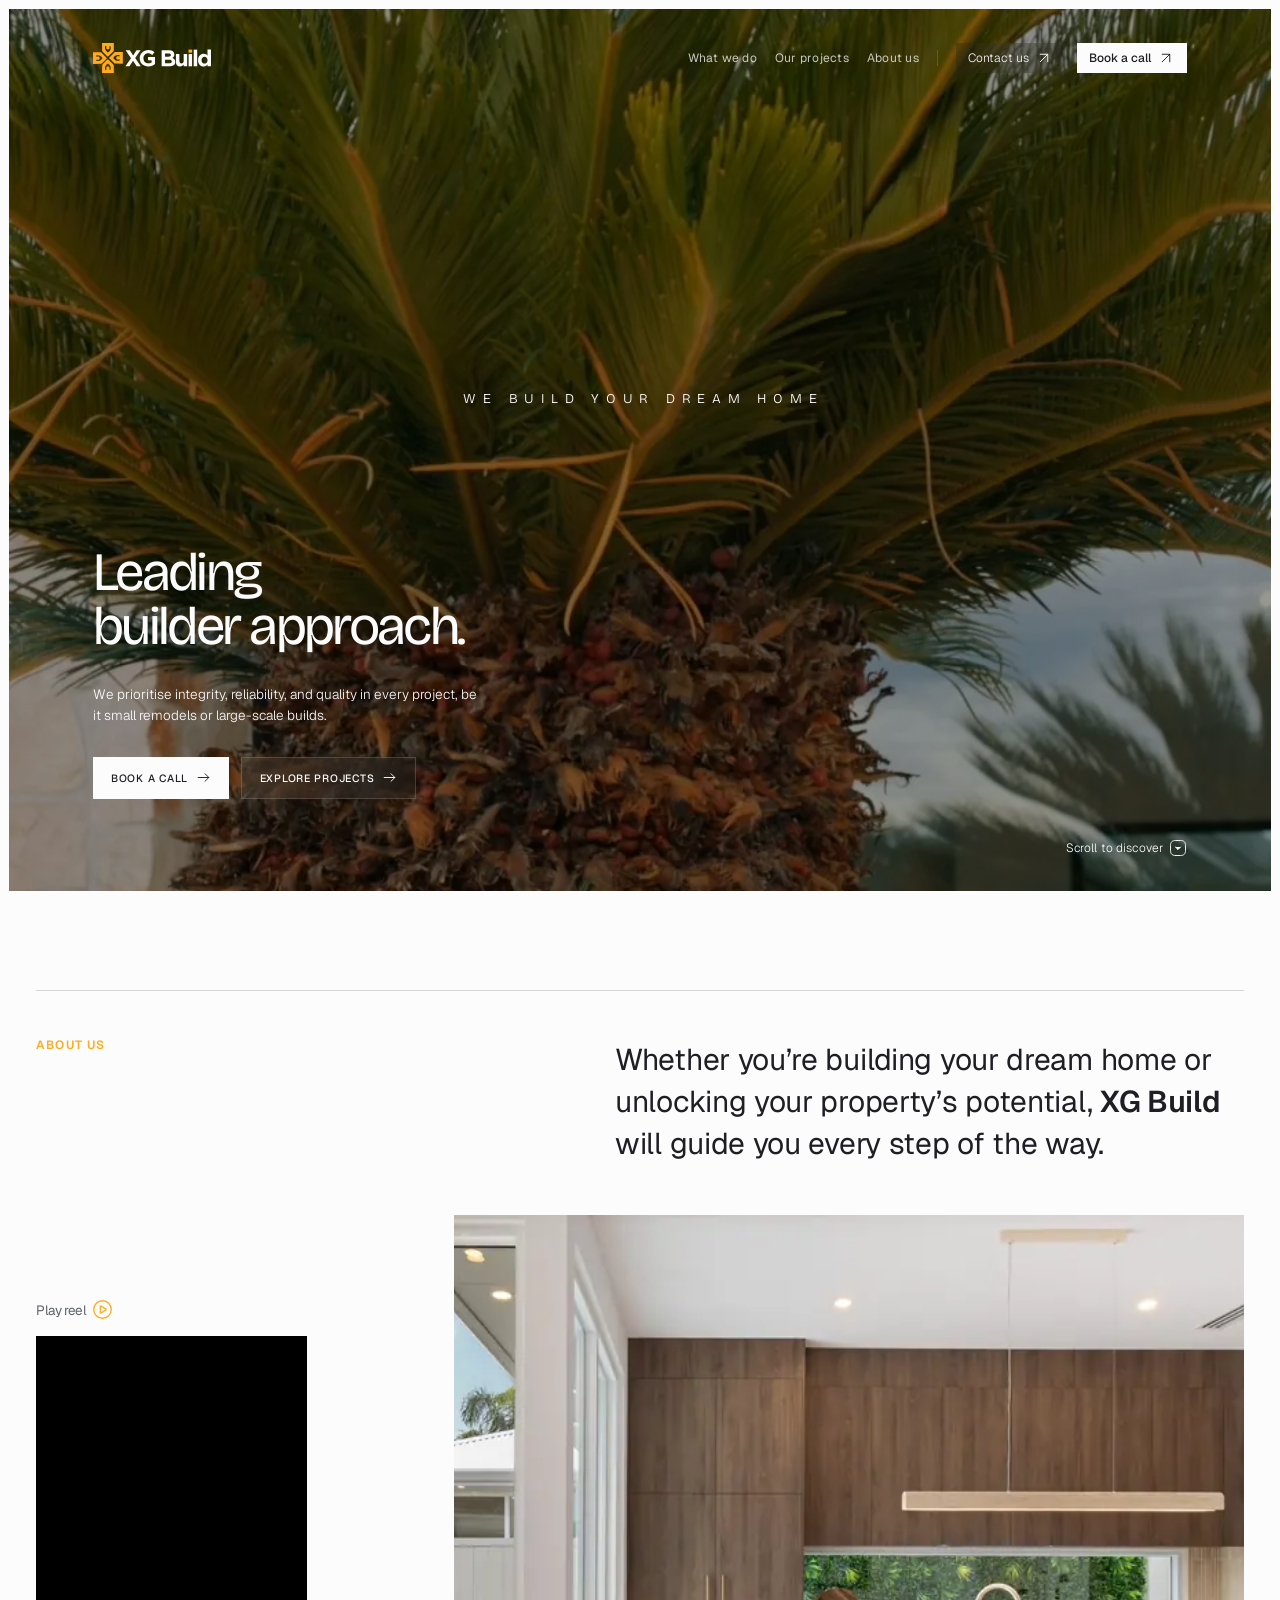
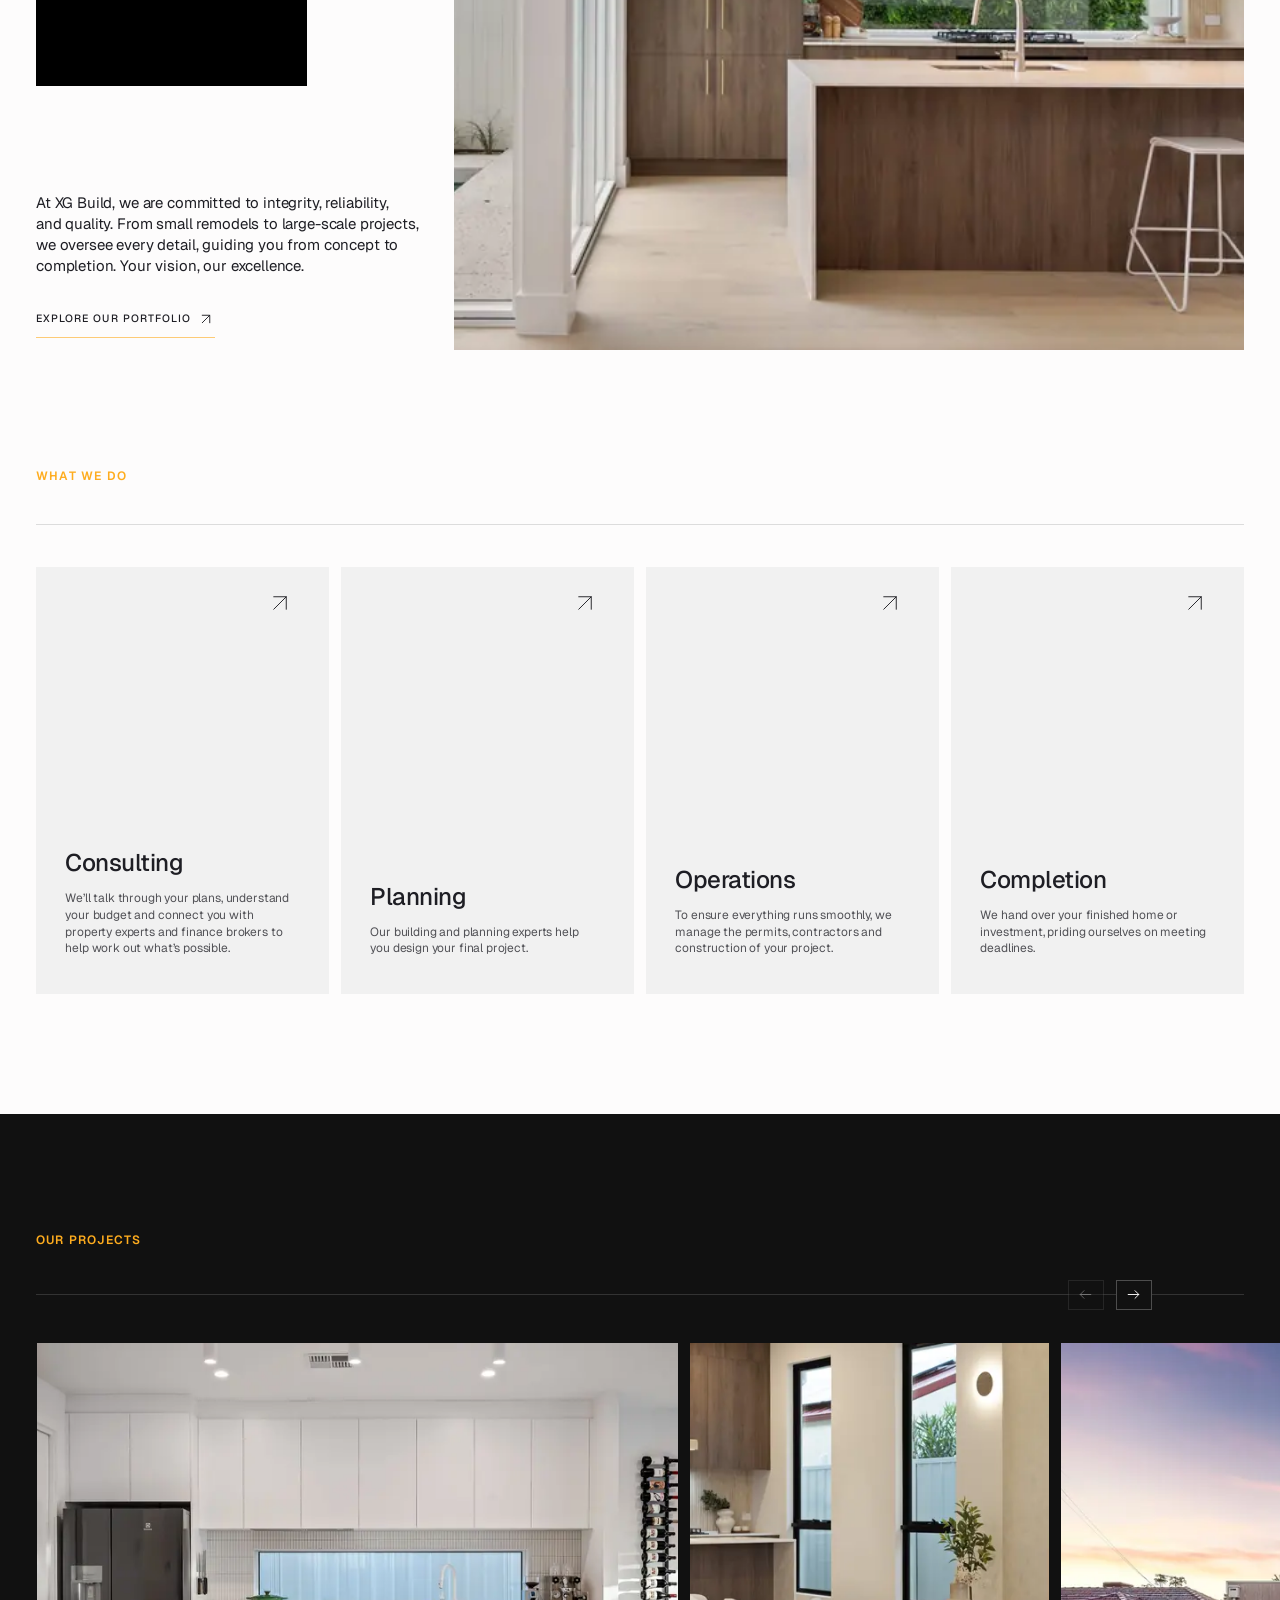
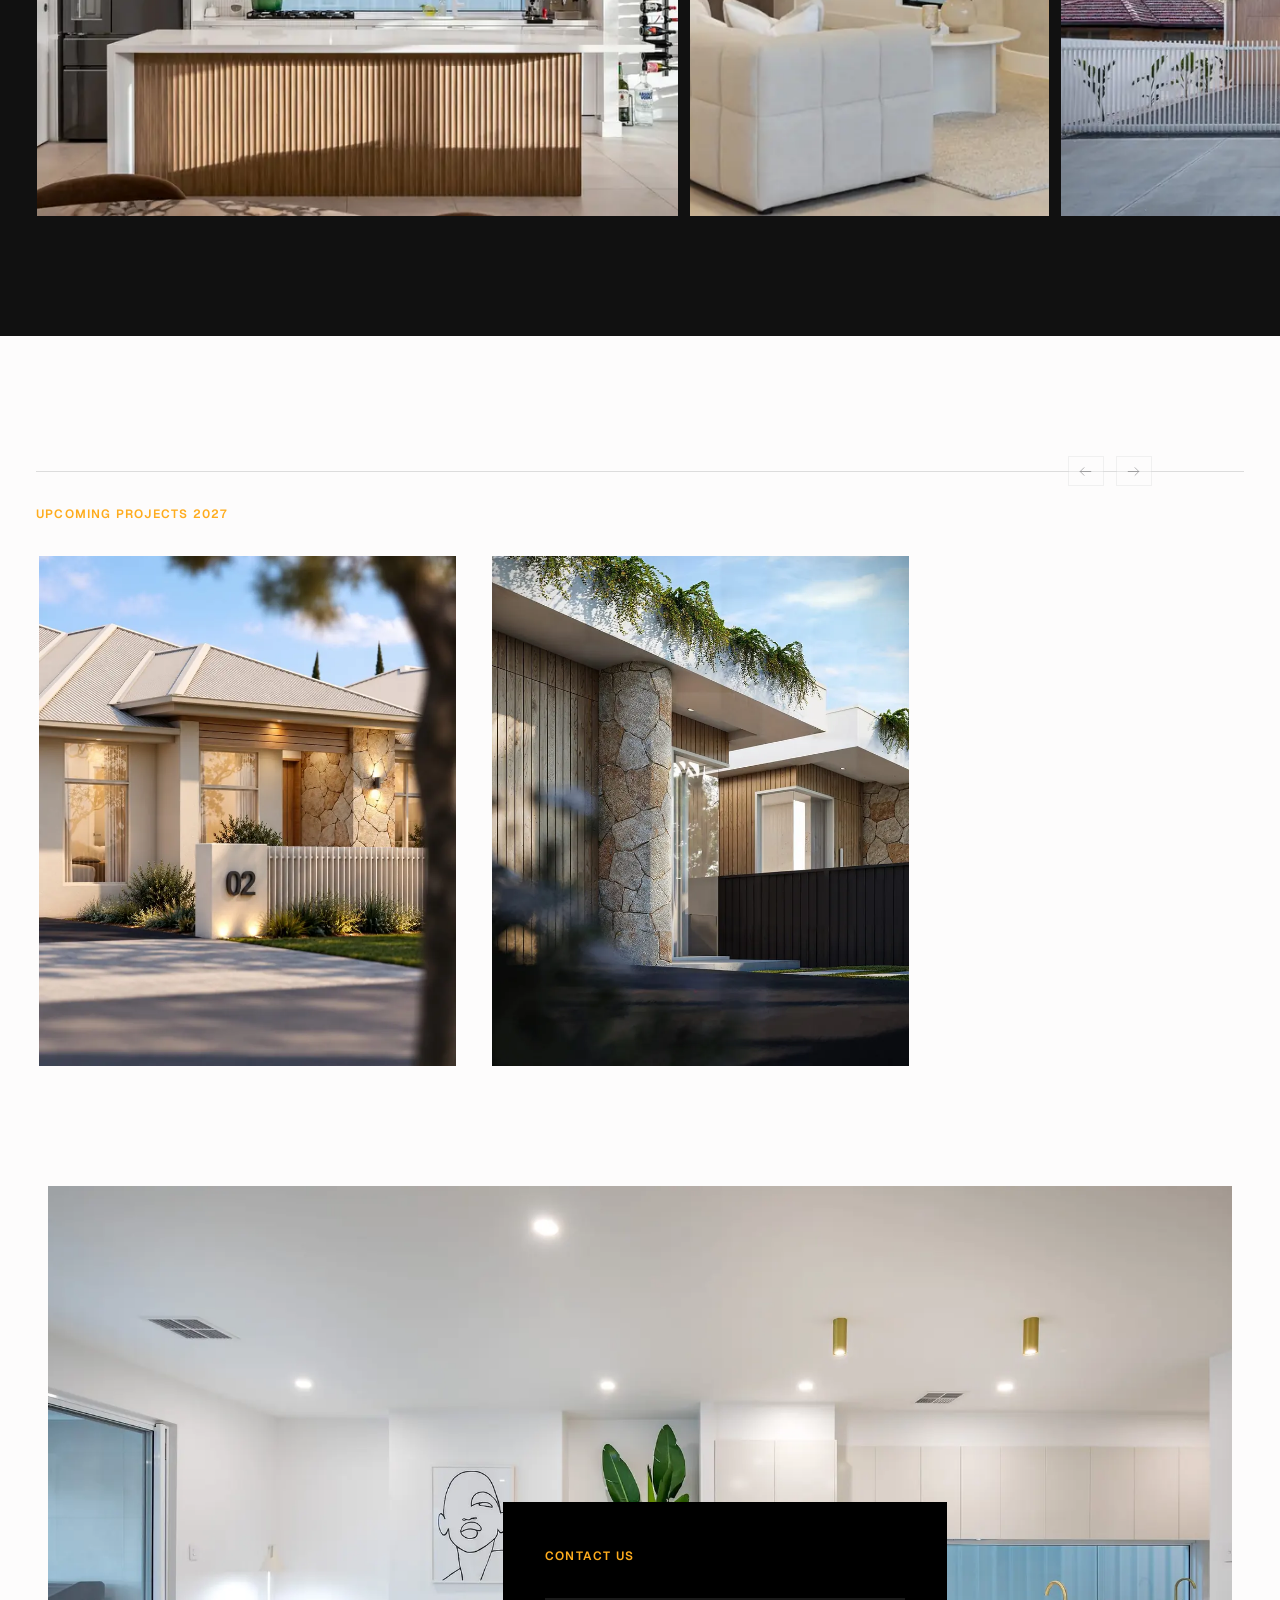
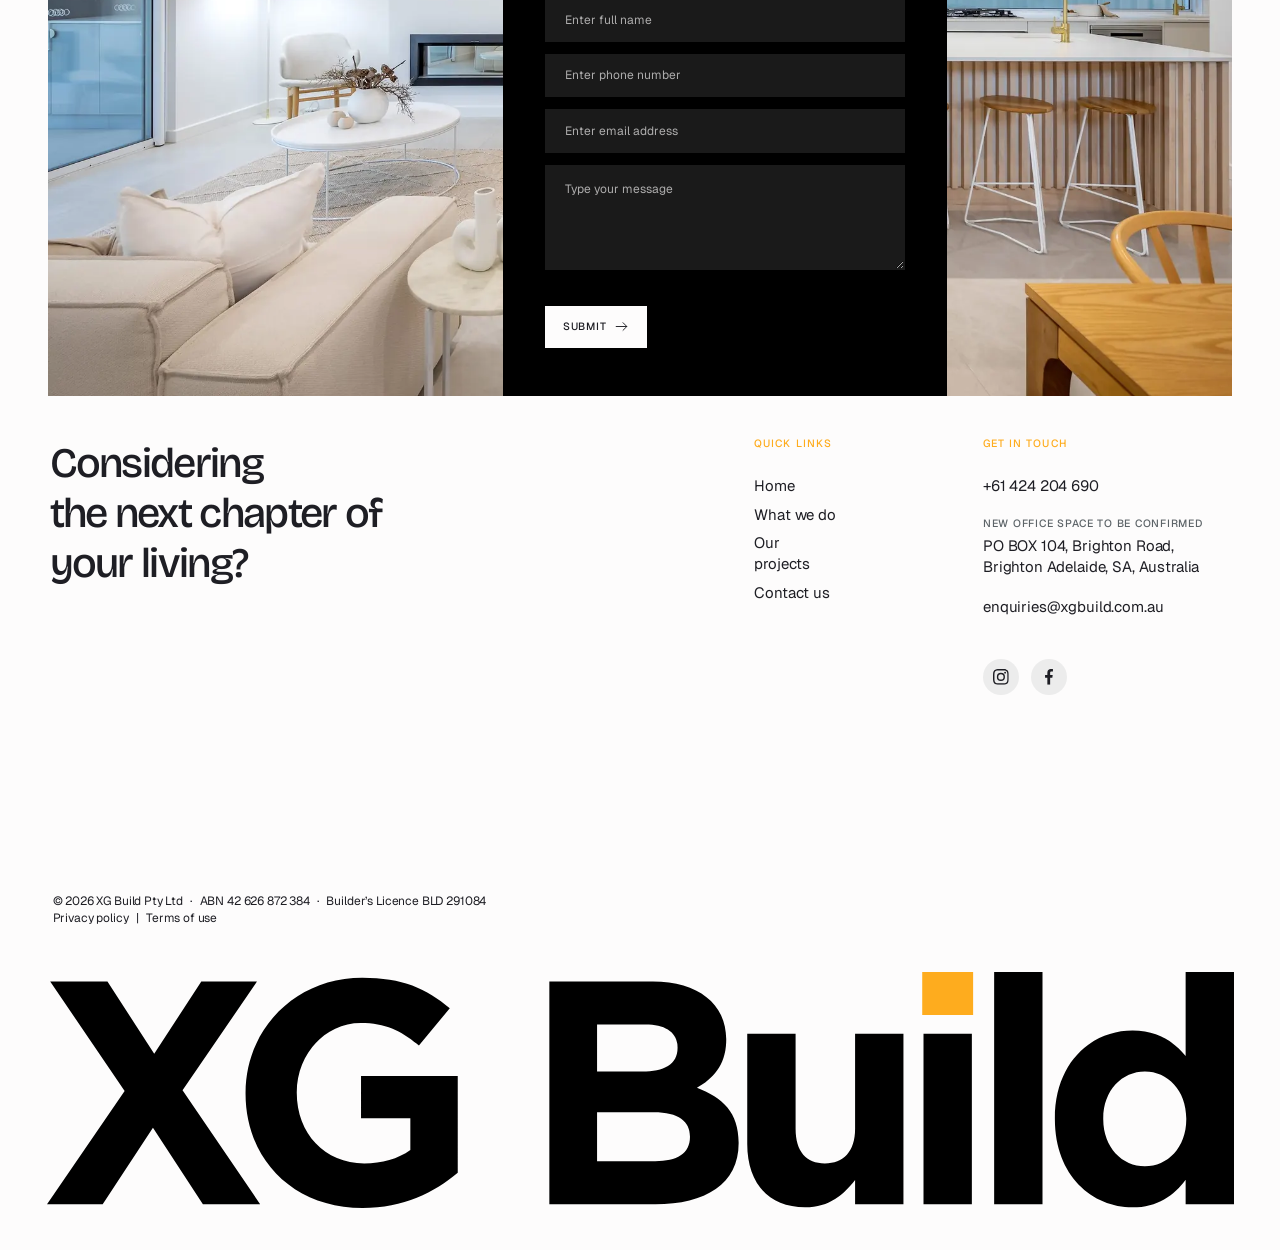
==== commit 8a5d2cb3: "Reword Planning card to avoid repeating planning Co-Authored-By: Claude Opus 5.5 <noreply@anthropic." ====
--- a/index.html
+++ b/index.html
@@ -198,7 +198,7 @@
           <div class="card__top"><span class="card__more">Explore more</span><svg><use href="#i-arrow-up-right"/></svg></div>
           <div class="card__body">
             <h3>Planning</h3>
-            <p>Building and planning experts assist in the planning and design of your final project.</p>
+            <p>Our building and planning experts help you design your final project.</p>
           </div>
         </a>
         <a class="card" href="#projects">
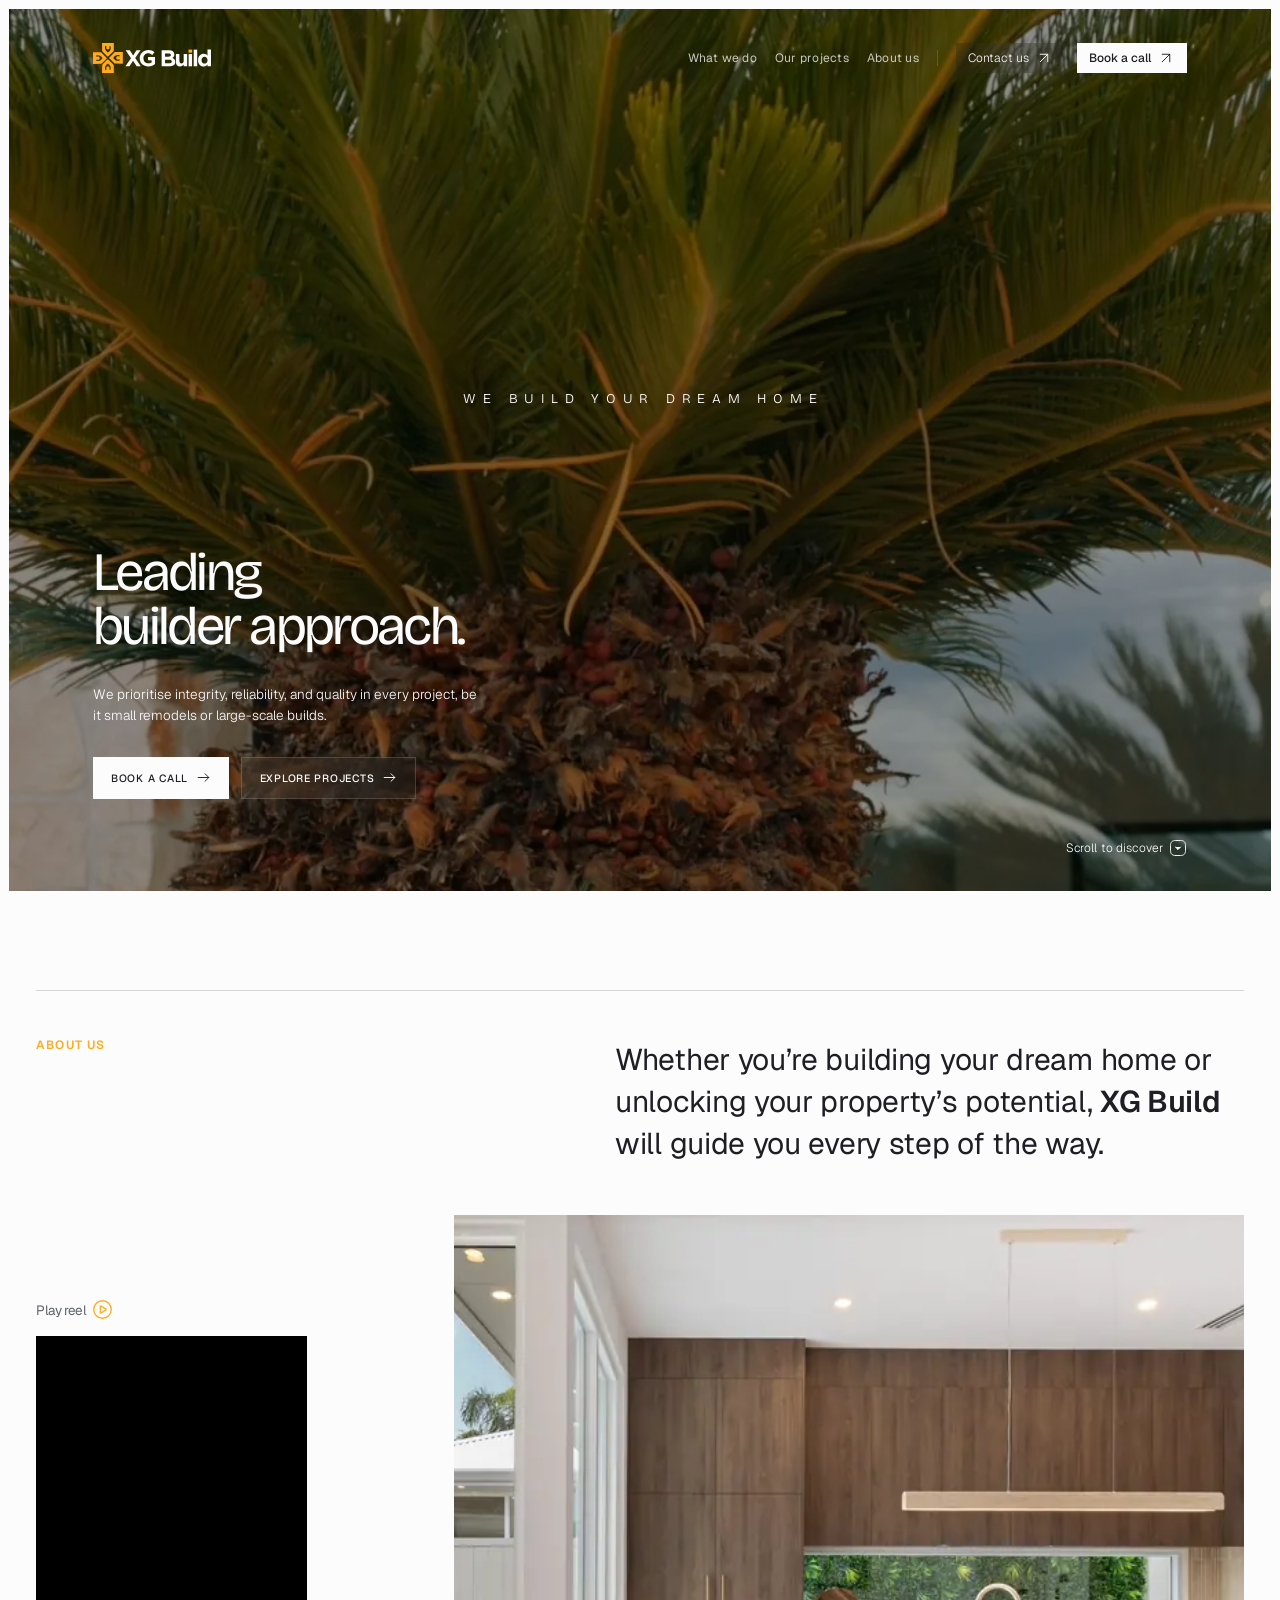
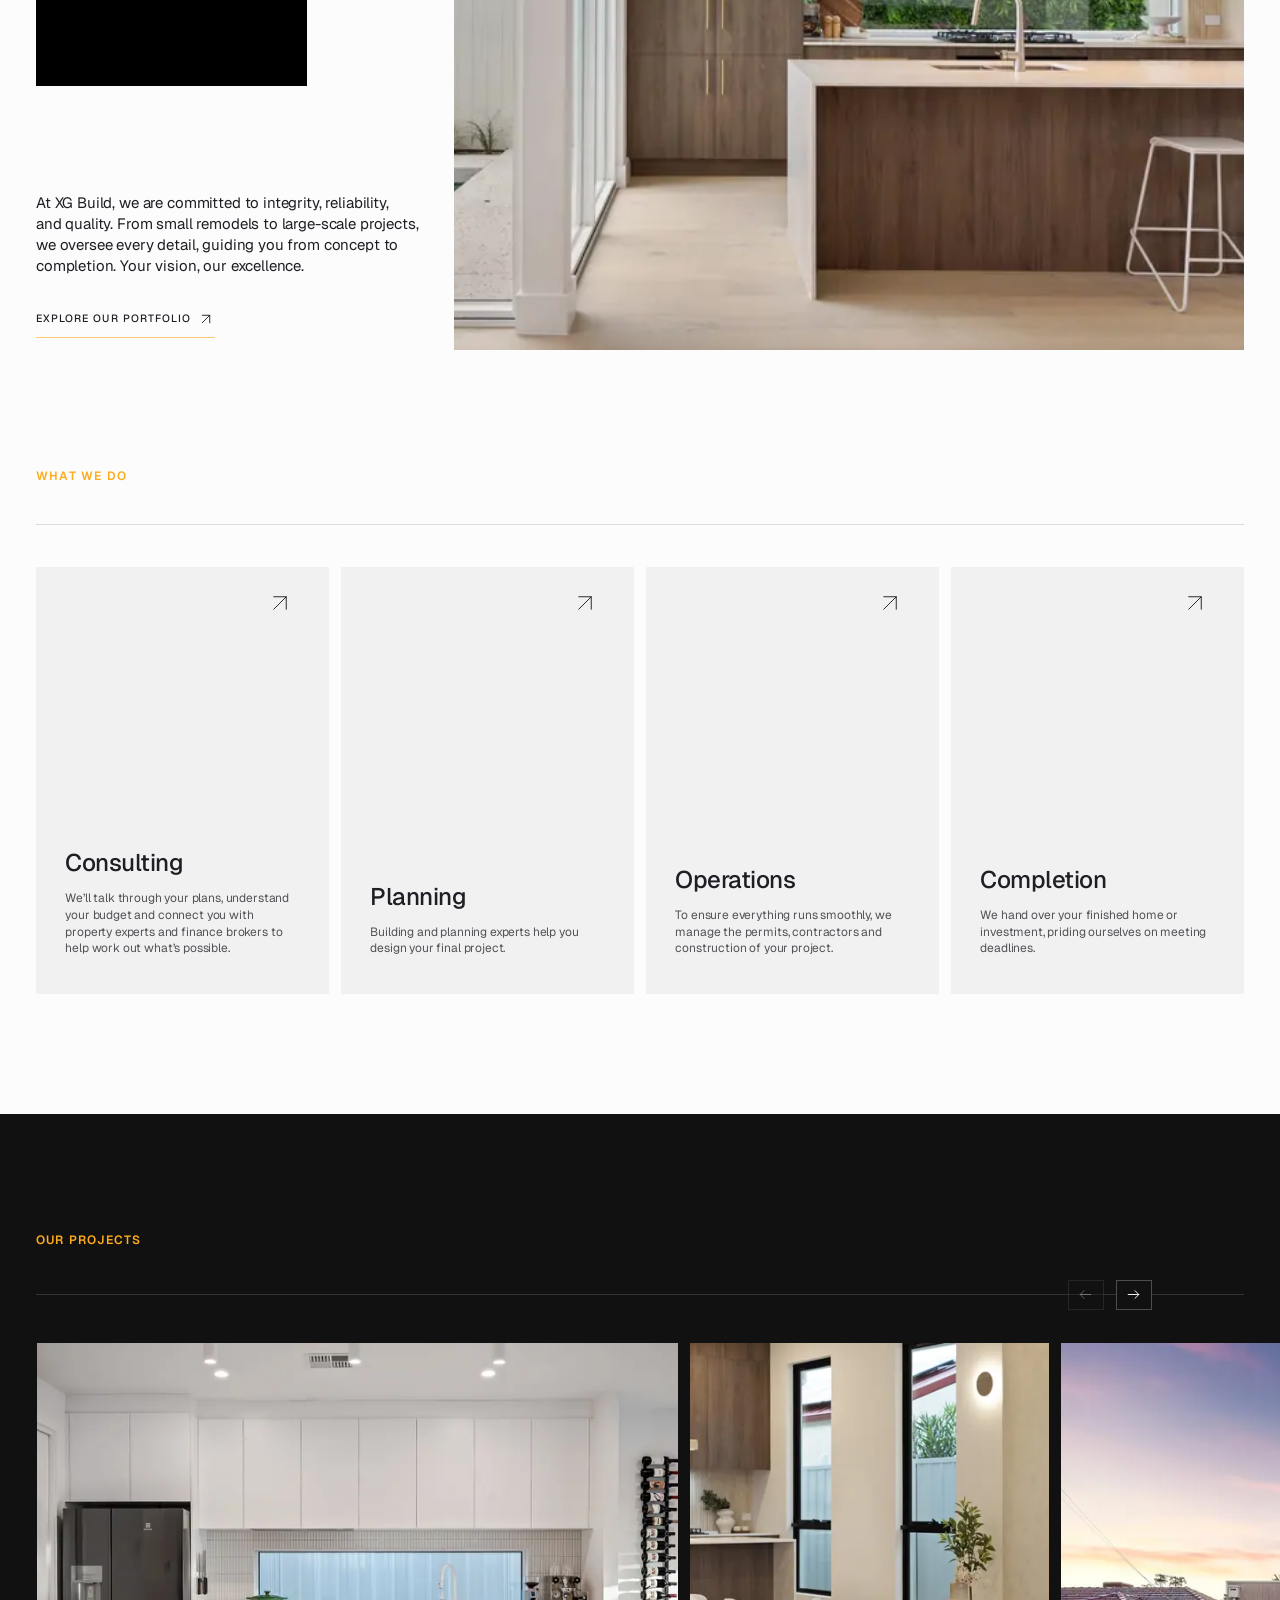
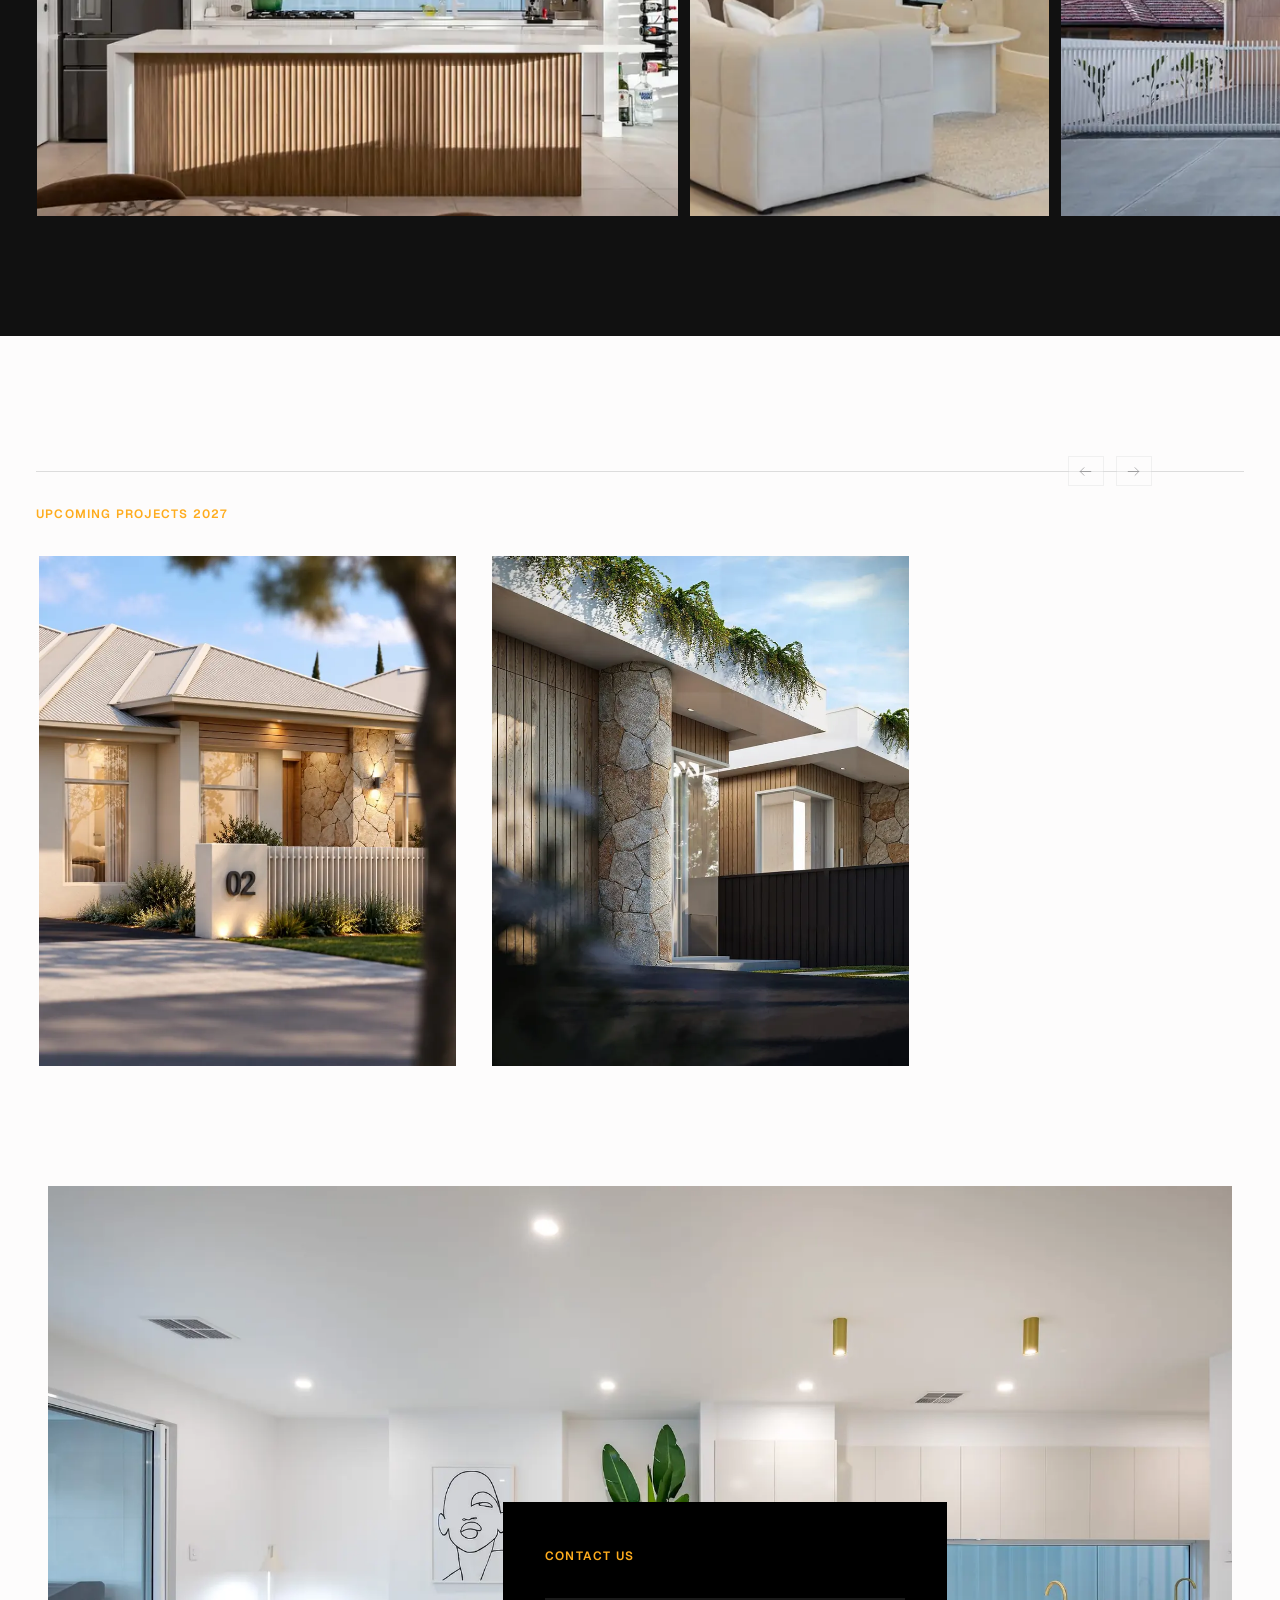
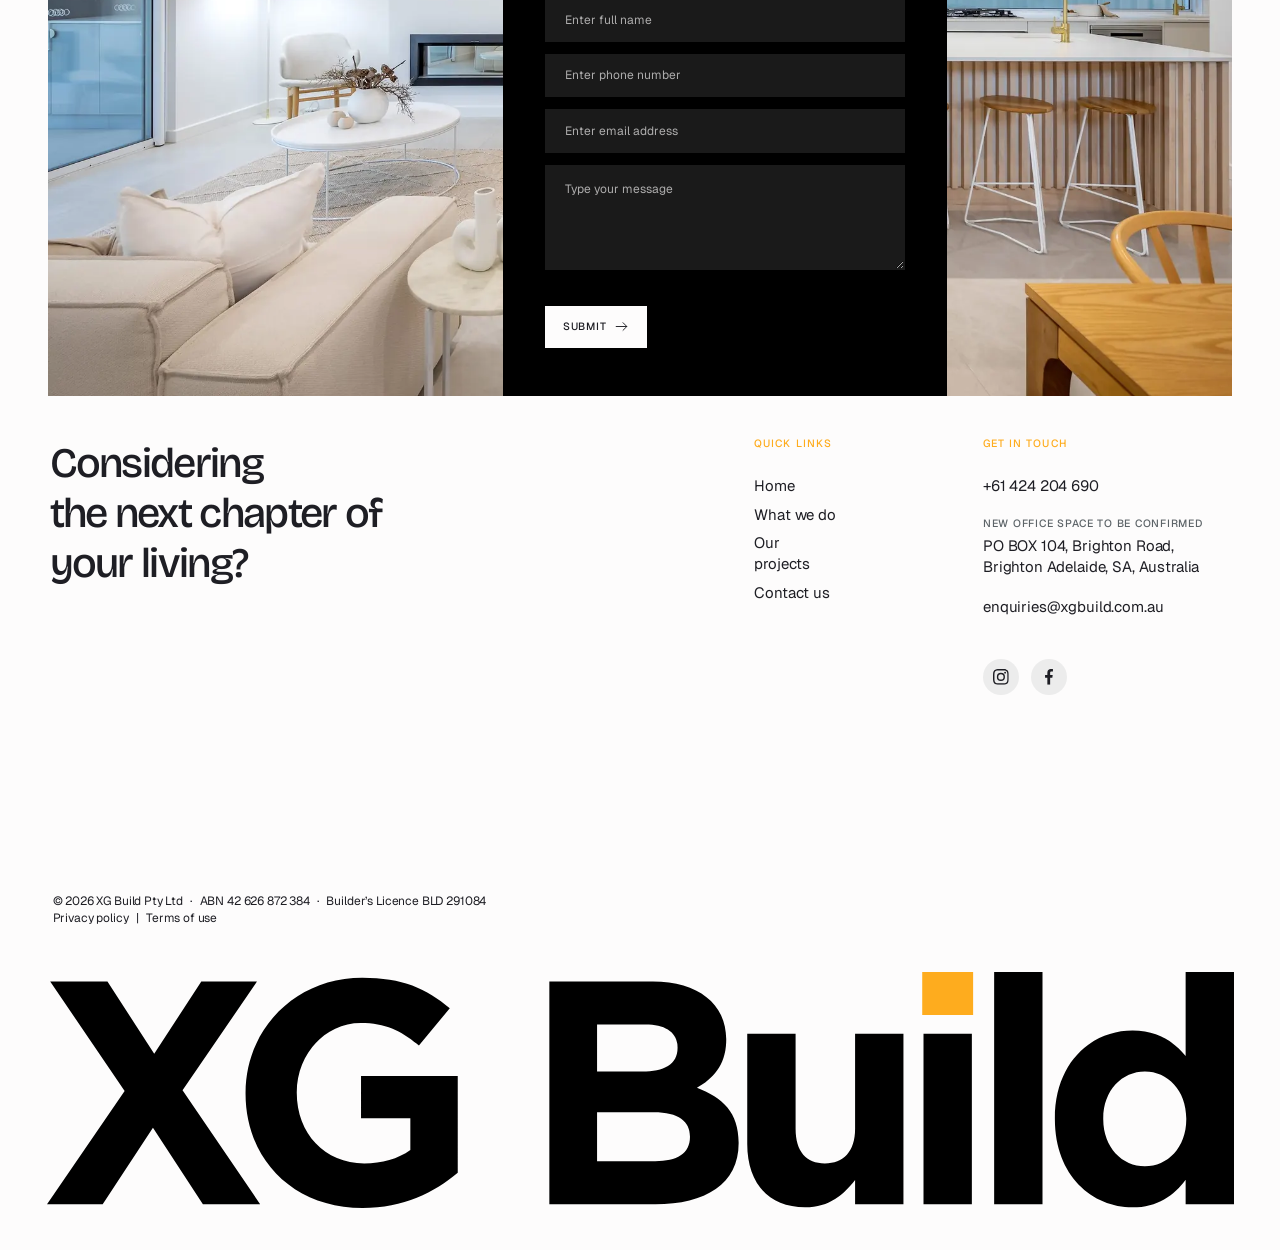
==== commit f4fb0390: "Keep Planning card wording neutral about who the experts are Co-Authored-By: Claude Opus 5.5 <norepl" ====
--- a/index.html
+++ b/index.html
@@ -198,7 +198,7 @@
           <div class="card__top"><span class="card__more">Explore more</span><svg><use href="#i-arrow-up-right"/></svg></div>
           <div class="card__body">
             <h3>Planning</h3>
-            <p>Our building and planning experts help you design your final project.</p>
+            <p>Building and planning experts help you design your final project.</p>
           </div>
         </a>
         <a class="card" href="#projects">
